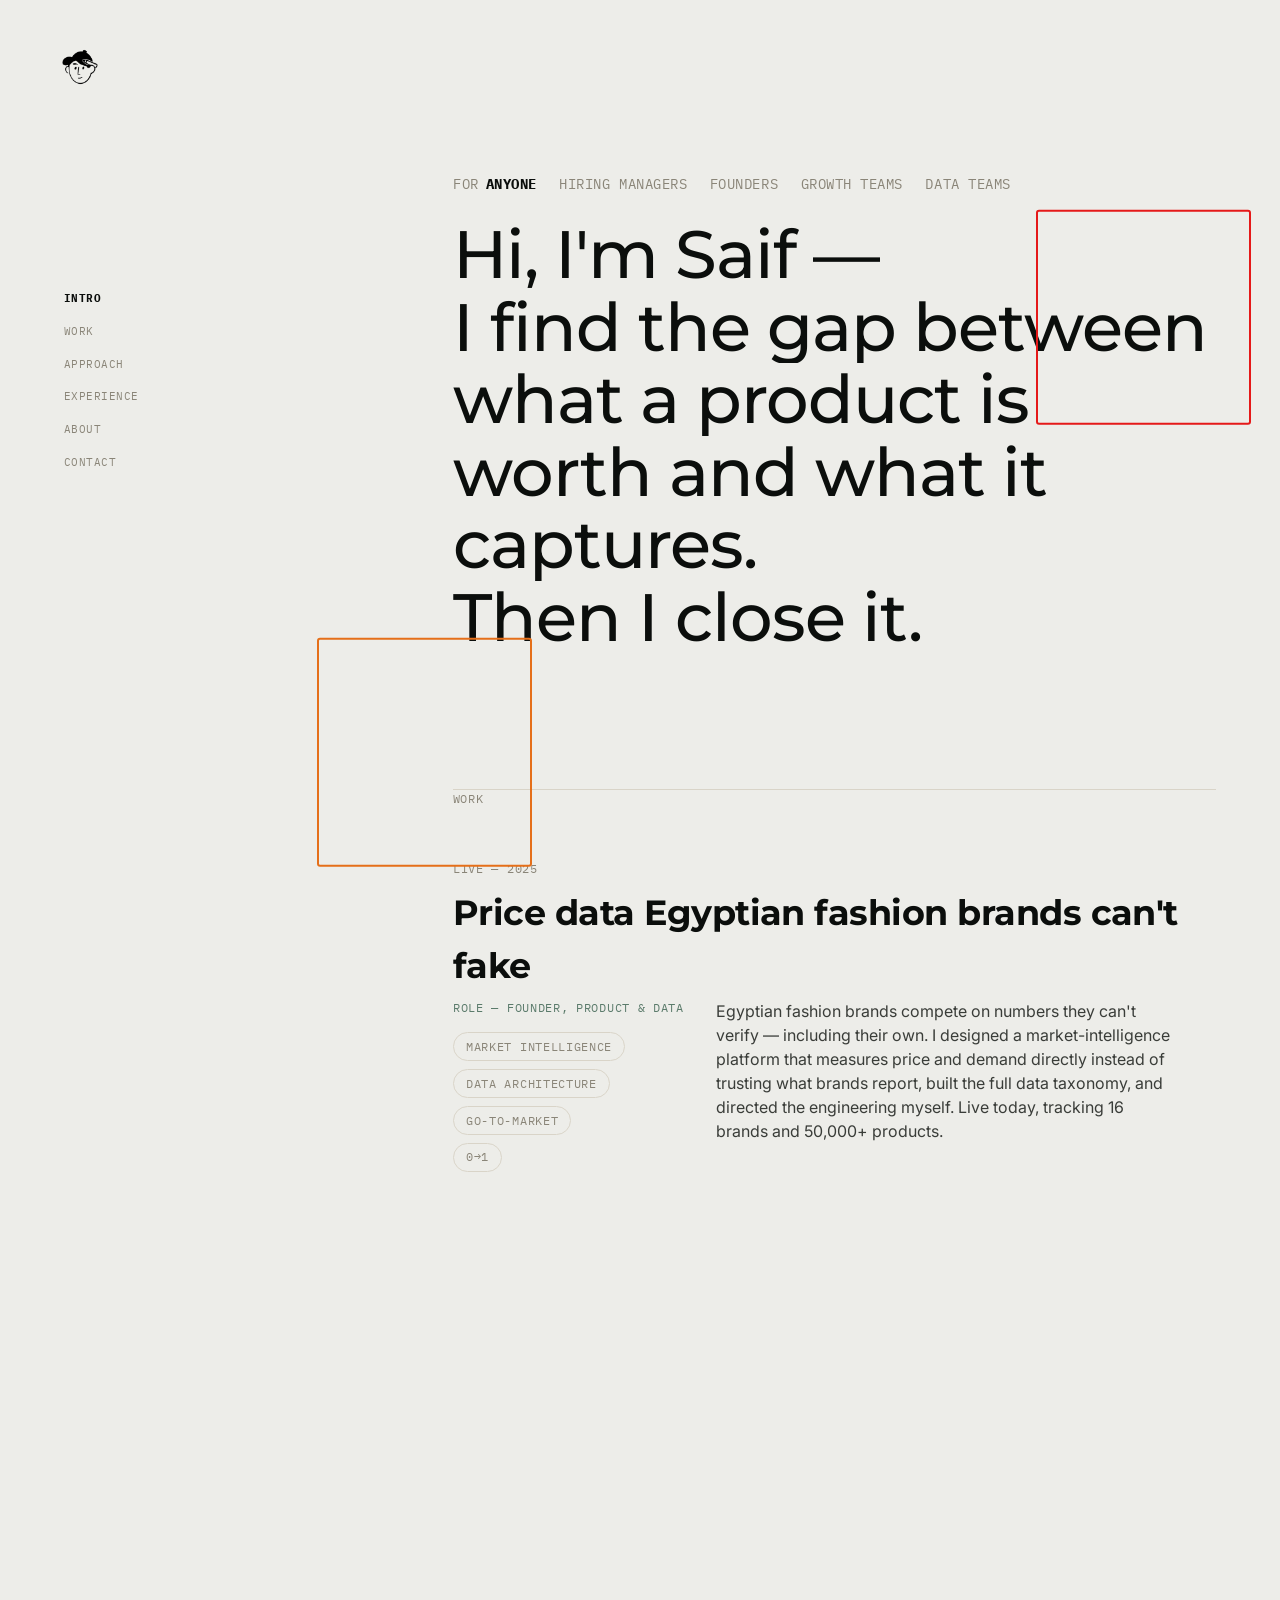
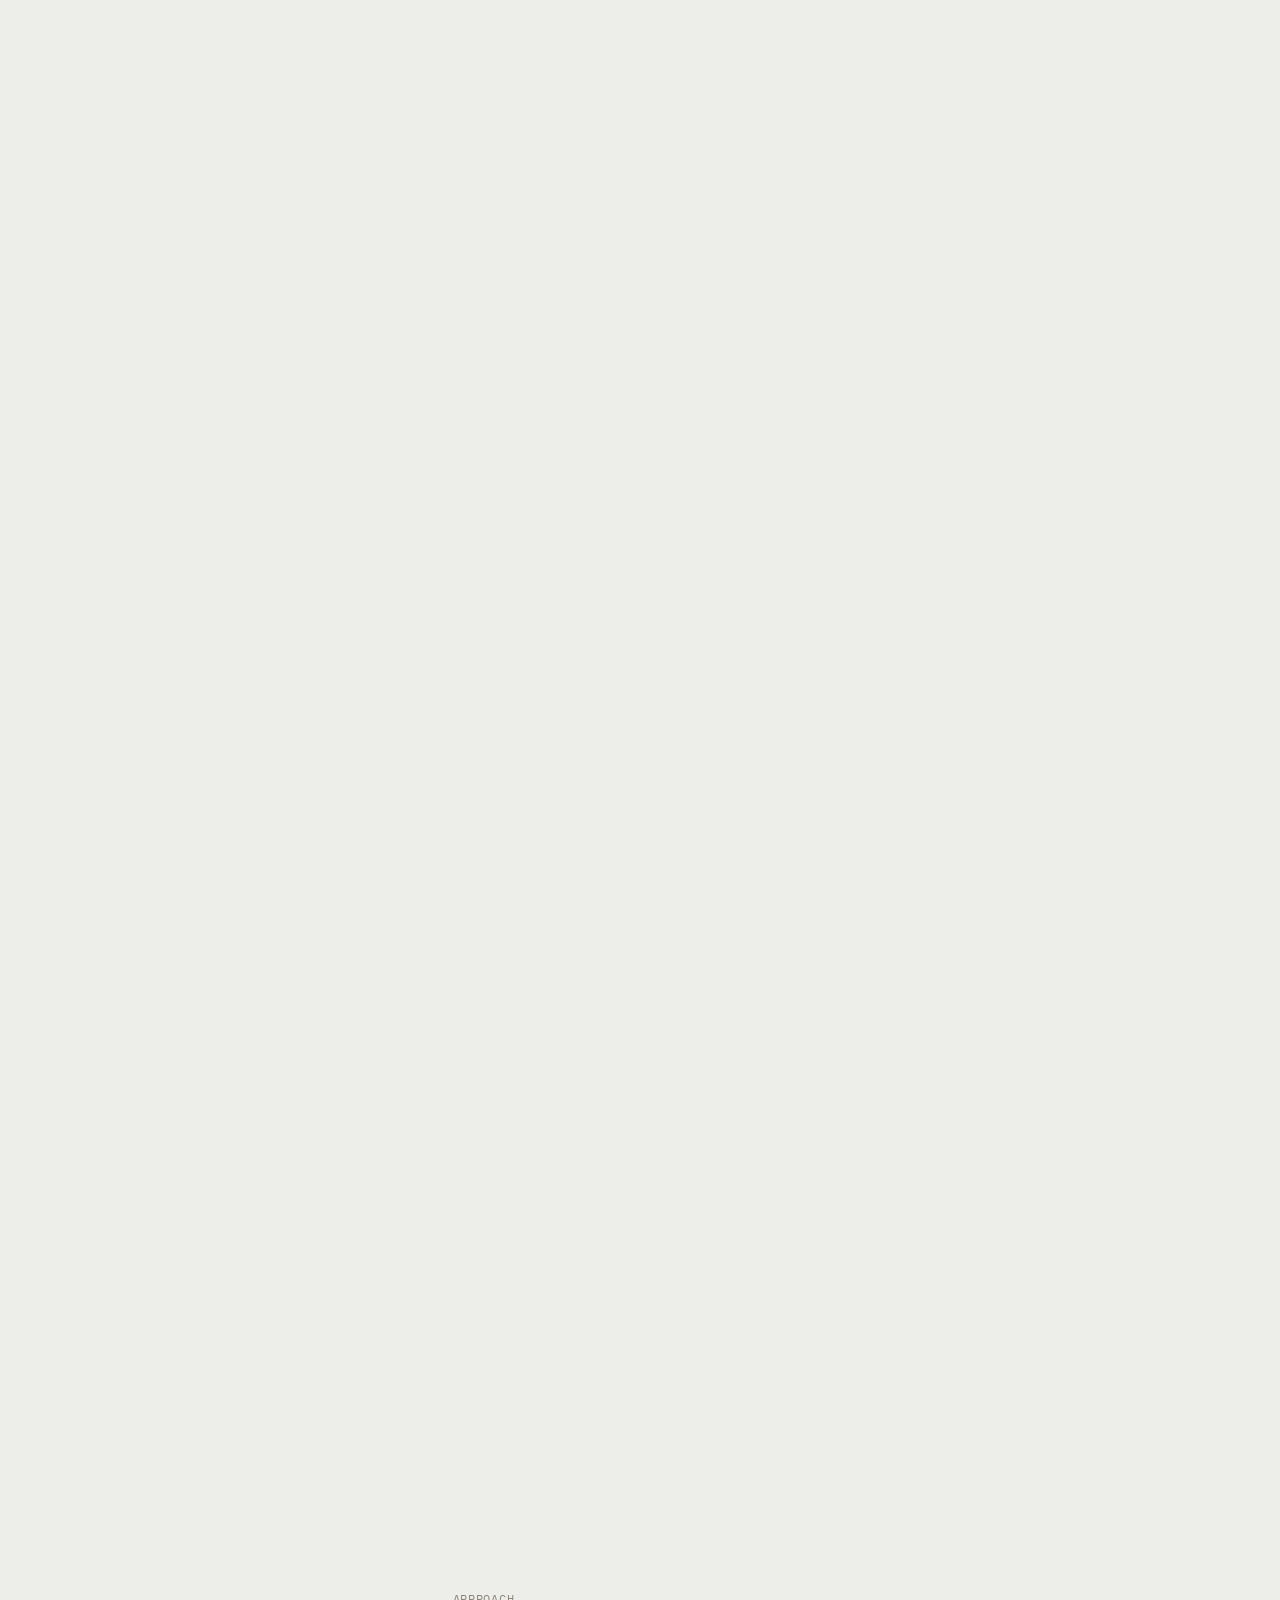
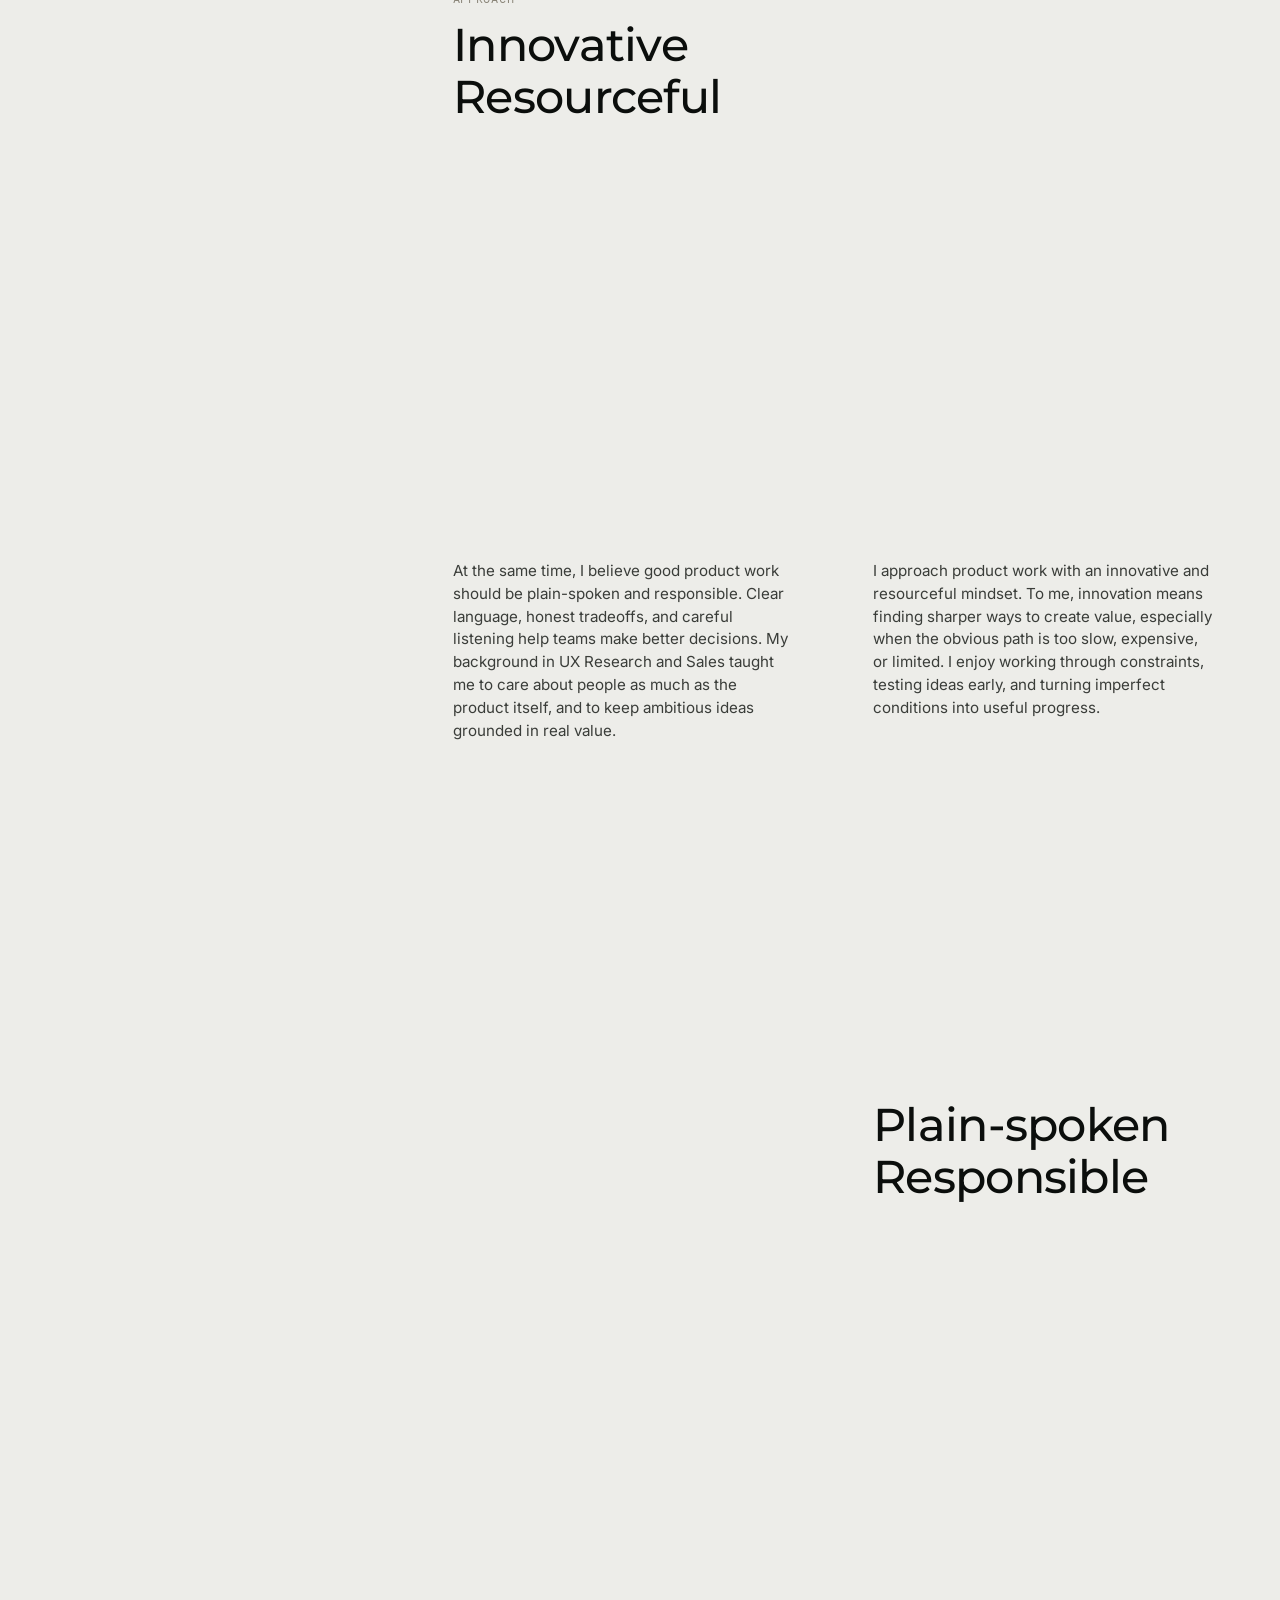
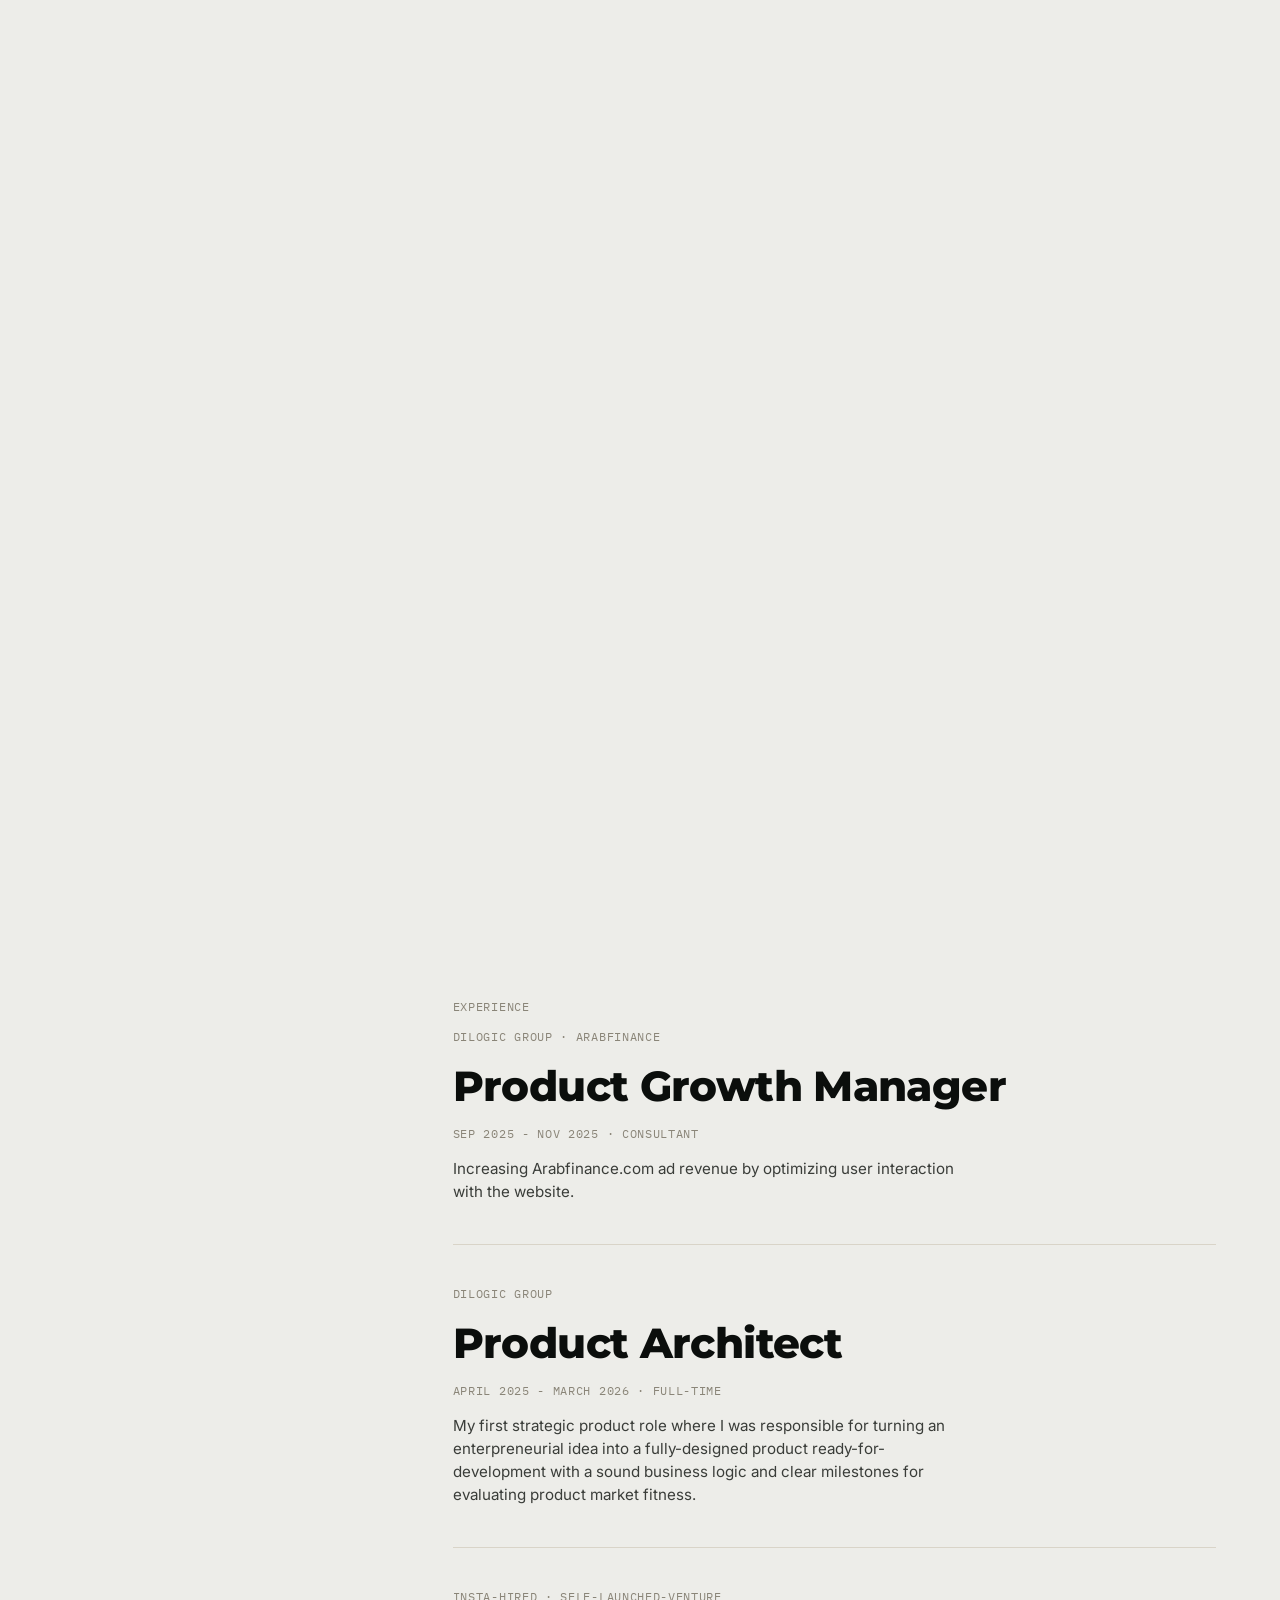
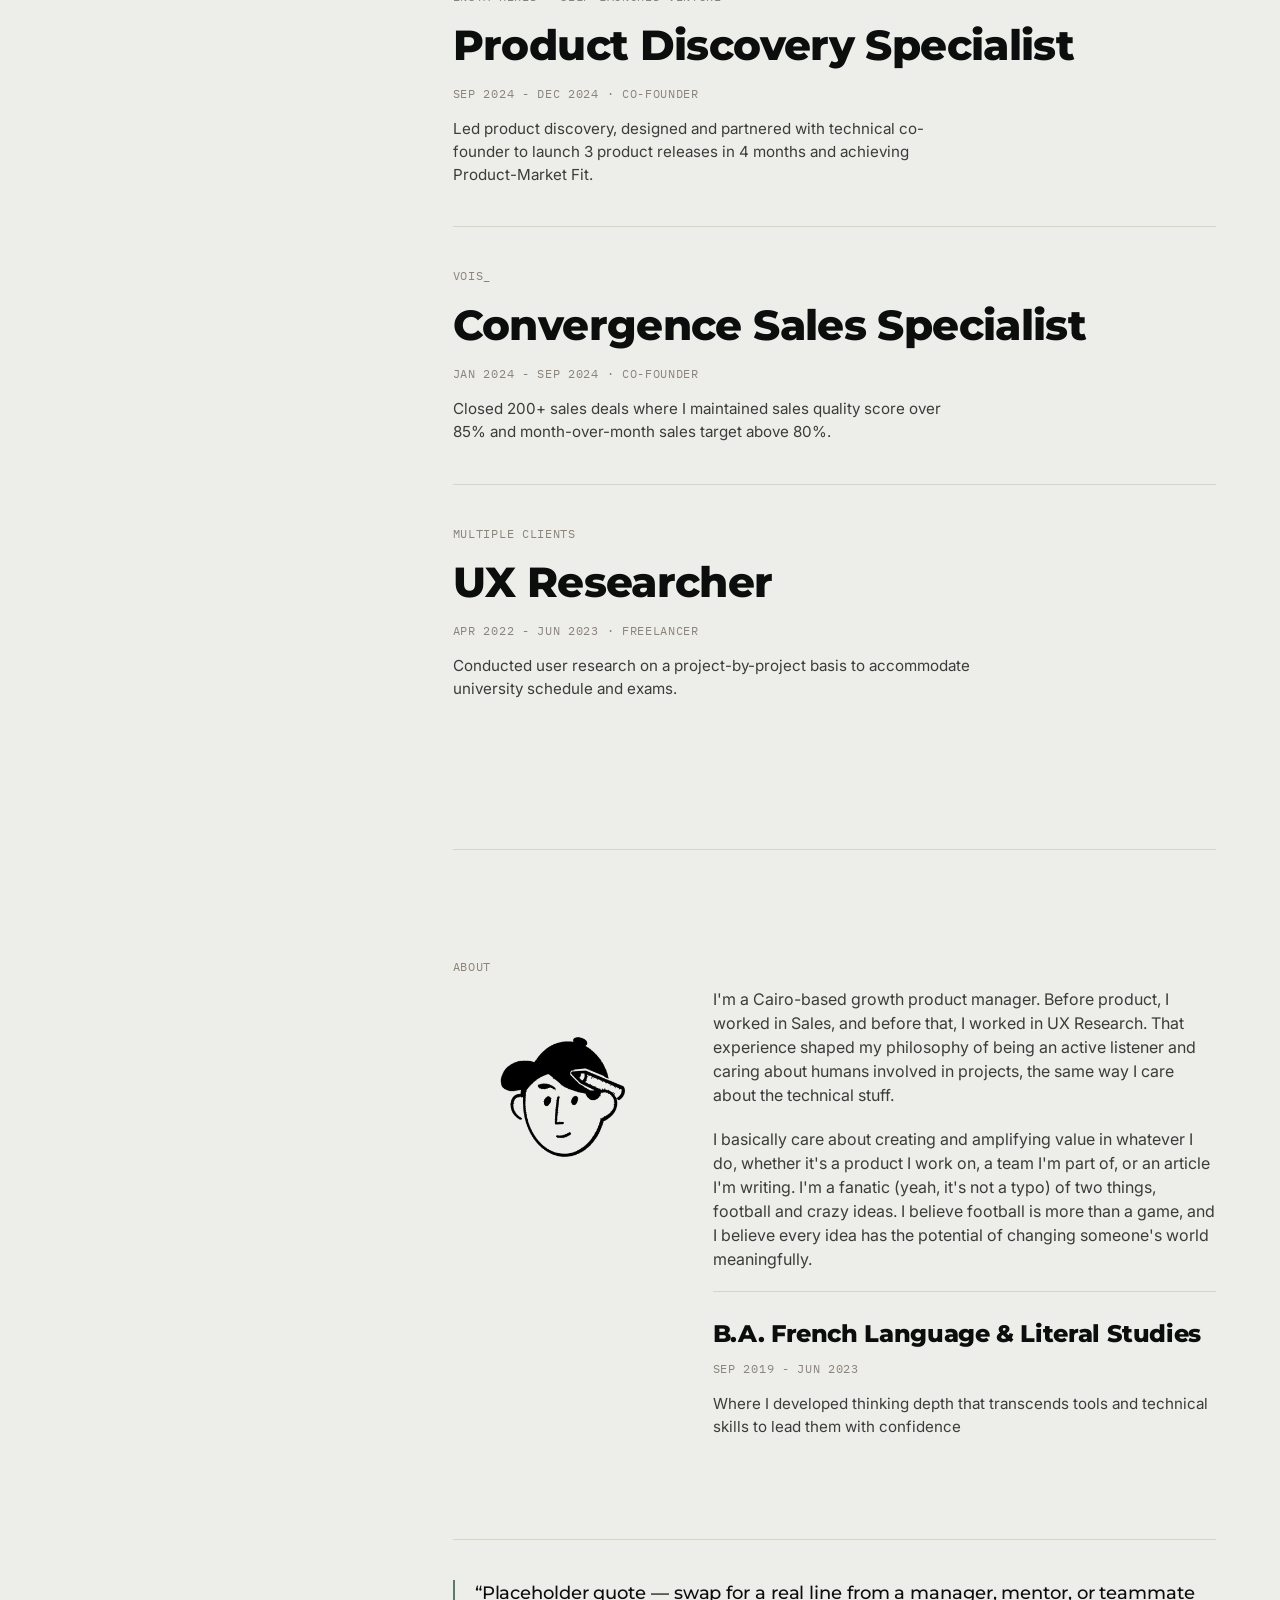
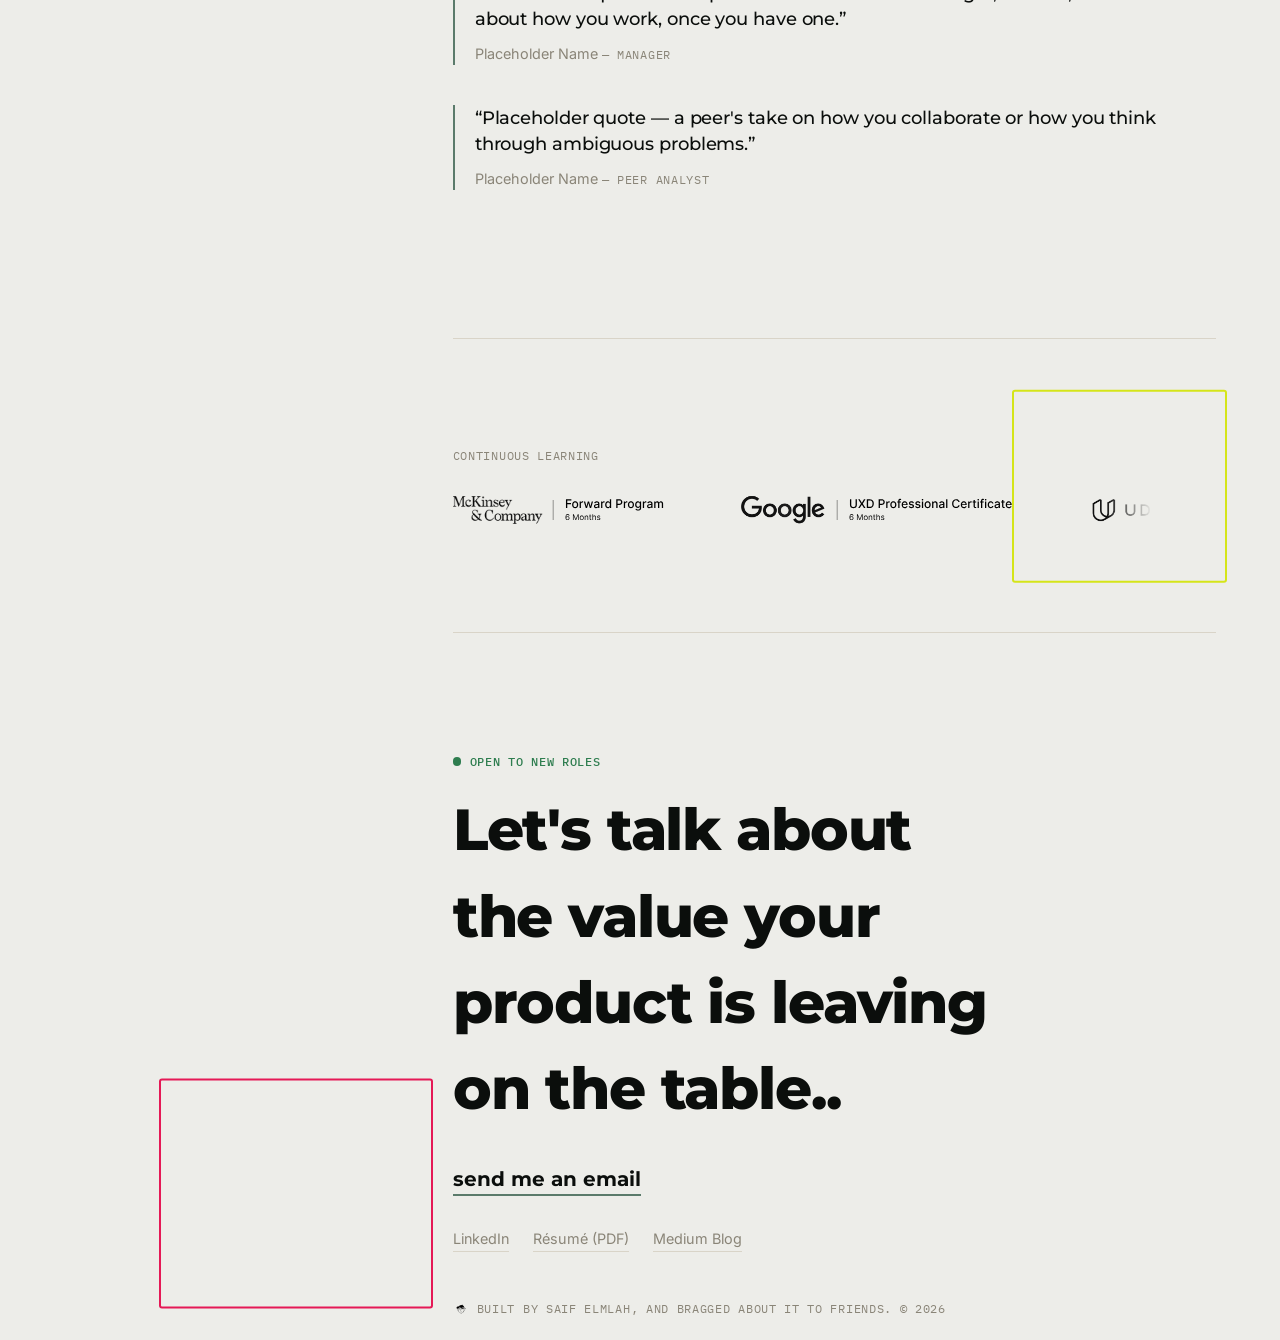
==== index.html @ a7d4adcd "Revise product management approach descriptions" ====
<!DOCTYPE html>
<html lang="en">
<head>
<meta charset="UTF-8">
<meta name="viewport" content="width=device-width, initial-scale=1.0">
<title>Saif Elmlah — Growth Product Manager</title>
<meta name="description" content="Growth product manager who finds the gap between what a product is worth and what it captures — then closes it. Built a live B2B intelligence platform from zero; cut user workflows 60% in production.">
<link rel="preconnect" href="https://fonts.googleapis.com">
<link rel="preconnect" href="https://fonts.gstatic.com" crossorigin>
<link href="https://fonts.googleapis.com/css2?family=Montserrat:wght@400;500;600;700;800&family=Inter:wght@400;500;600&family=IBM+Plex+Mono:wght@400;500;600;700&display=swap" rel="stylesheet">
<link rel="stylesheet" href="style.css">
<link rel="icon" type="image/png" href="assets/logo.png">
<script>
  // Runs before paint, before style.css even has a chance to apply —
  // guarantees the real site is hidden from frame 0, not just after
  // the splash CSS loads. Removed/overridden by script.js once the
  // splash's own fade-out finishes.
  document.documentElement.classList.add('splash-active');
</script>
</head>
<body>

<!-- ===== SPLASH SCREEN =====
     Shows on every load (no localStorage skip), holds, then fades out
     starting at 3s. Pure CSS animation, driven by .splash-active on
     <html> (set in the head, before body even paints, so there is no
     flash of the real site underneath). JS removes the class +
     unmounts the splash element after the fade finishes — see
     script.js. -->
<div class="splash" id="splash" aria-hidden="true">
  <div class="splash__mark">
    <span class="splash__bracket" aria-hidden="true">⟜</span>
    <span class="splash__name">Saif Elmlah</span>
  </div>
  <p class="splash__title">
    Growth Product Manager
    <span class="splash__rule" aria-hidden="true"></span>
  </p>
</div>

<!-- ===== NAV ===== -->
<header class="topbar">
  <a href="#intro" class="topbar__logo" aria-label="Saif Elmlah — home">
    <img src="assets/logo.png" alt="Saif Elmlah logo" class="topbar__logo-mark">
  </a>
  <button class="topbar__toggle" id="navToggle" aria-label="Open menu" aria-expanded="false">
    <span></span><span></span>
  </button>
</header>

<a href="#intro" class="sectionnav__logo" aria-label="Saif Elmlah — home">
  <img src="assets/logo.png" alt="Saif Elmlah logo" class="sectionnav__logo-mark">
</a>

<nav class="sectionnav" id="dotnav" aria-label="Section navigation">
  <ul>
    <li><a href="#intro" class="active">Intro</a></li>
    <li><a href="#work">Work</a></li>
    <li><a href="#approach">Approach</a></li>
    <li><a href="#experience">Experience</a></li>
    <li><a href="#about">About</a></li>
    <li><a href="#contact">Contact</a></li>
  </ul>
</nav>

<main>

  <!-- ===== INTRO / HERO ===== -->
  <section id="intro" class="section hero">
    <p class="eyebrow mono">
      <span class="eyebrow__group">For
        <button class="audience" data-bio="anyone" aria-pressed="true">anyone</button>
      </span>
      <button class="audience" data-bio="Hiring_Managers">Hiring Managers</button>
      <button class="audience" data-bio="Founders">Founders</button>
      <button class="audience" data-bio="Growth_Teams">Growth Teams</button>
      <button class="audience" data-bio="Data_Teams">Data Teams</button>
    </p>
    <h1 class="hero__headline" data-reveal-lines id="heroHeadline">
      <span class="line">Hi, I'm Saif —</span>
      <span class="line">I find the gap between</span>
      <span class="line">what a product is worth and what it captures.</span>
      <span class="line">Then I close it.</span>
    </h1>
  </section>

  <!-- ===== WORK ===== -->
  <section id="work" class="section work-pin-section">
    <div class="work-pin" id="workPin">
    <p class="section__index mono">Work</p>

    <div class="project-viewport" id="workViewport">
      <div class="project-track stagger-group" id="workTrack">
    <a class="project" href="work/khabar.html">
      <div class="project__meta mono">LIVE — 2025</div>
      <span class="project__title hover-shift">Price data Egyptian fashion brands can't fake</span>
      <div class="project__layout">
        <div class="project__side">
          <p class="project__role mono">Role — Founder, Product &amp; Data</p>
          <ul class="project__tags mono">
            <li>Market Intelligence</li><li>Data Architecture</li><li>Go-to-Market</li><li>0→1</li>
          </ul>
        </div>
        <p class="project__body">
          Egyptian fashion brands compete on numbers they can't verify — including
          their own. I designed a market-intelligence platform that measures price
          and demand directly instead of trusting what brands report, built the
          full data taxonomy, and directed the engineering myself. Live today,
          tracking 16 brands and 50,000+ products.
        </p>
      </div>
    </a>

    <a class="project" href="work/insta-hired.html">
      <div class="project__meta mono">SHIPPED — 2024</div>
      <span class="project__title hover-shift">A bilingual job platform validated on $50</span>
      <div class="project__layout">
        <div class="project__side">
          <p class="project__role mono">Role — Co-Founder, Product Discovery</p>
          <ul class="project__tags mono">
            <li>Lean Validation</li><li>MVP Strategy</li><li>User Research</li><li>0→1</li>
          </ul>
        </div>
        <p class="project__body">
          Bilingual job seekers kept getting scammed or ignored by recruiters —
          I'd lived it myself. Rather than build on instinct, I ran four rounds
          of validation, then shipped three MVPs in four months for under $50.
          Result: a 100% referral rate and a validated product strategy before
          spending real money.
        </p>
      </div>
    </a>
      </div>
    </div>
    </div>
  </section>

  <!-- ===== APPROACH / VALUES ===== -->
  <section id="approach" class="section approach approach-pin-section">
    <div class="approach-pin" id="approachPin">
    <p class="section__index mono">Approach</p>
    <div class="approach__layout">

      <!-- Left lane: card 1 (Innovative/Resourceful) then card 4 (second paragraph) -->
      <div class="approach-lane approach-lane--left" id="approachLaneLeft">
        <div class="approach-track" id="approachTrackLeft">
          <div class="approach-card">
            <ul class="values">
              <li>Innovative</li>
              <li>Resourceful</li>
            </ul>
          </div>
          <div class="approach-card">
            <p class="approach__body approach__body--lower">
              At the same time, I believe good product work should be plain-spoken and responsible. Clear language, honest tradeoffs, and careful listening help teams make better decisions. My background in UX Research and Sales taught me to care about people as much as the product itself, and to keep ambitious ideas grounded in real value.
            </p>
          </div>
        </div>
      </div>

      <!-- Right lane: starts empty, then card 2 (first paragraph) slides
           up into view, then card 3 (Plain-spoken/Responsible) slides up
           to replace it. The leading empty .approach-card is what makes
           2's ARRIVAL visible from frame one, instead of 2 already
           sitting in place before any scrolling happens. -->
      <div class="approach-lane approach-lane--right" id="approachLaneRight">
        <div class="approach-track" id="approachTrackRight">
          <div class="approach-card approach-card--empty" aria-hidden="true"></div>
          <div class="approach-card">
            <p class="approach__body approach__body--upper">
              I approach product work with an innovative and resourceful mindset. To me, innovation means finding sharper ways to create value, especially when the obvious path is too slow, expensive, or limited. I enjoy working through constraints, testing ideas early, and turning imperfect conditions into useful progress.
            </p>
          </div>
          <div class="approach-card">
            <ul class="values">
              <li>Plain-spoken</li>
              <li>Responsible</li>
            </ul>
          </div>
        </div>
      </div>

    </div>
    </div>
  </section>

  <!-- Mobile-only: identical content, plain stacked flow, zero JS/pin involvement.
       Hidden on desktop via CSS, same pattern as Work's mobile fallback. -->
  <section class="section approach approach-mobile-fallback">
    <p class="section__index mono">Approach</p>
    <div class="approach__layout">
      <ul class="values">
        <li>Innovative</li>
        <li>Resourceful</li>
        <li>Plain-spoken</li>
        <li>Responsible</li>
      </ul>
      <p class="approach__body approach__body--upper">
        I approach product work with an innovative and resourceful mindset. To me, innovation means finding sharper ways to create value, especially when the obvious path is too slow, expensive, or limited. I enjoy working through constraints, testing ideas early, and turning imperfect conditions into useful progress.
      </p>
      <p class="approach__body approach__body--lower">
        At the same time, I believe good product work should be plain-spoken and responsible. Clear language, honest tradeoffs, and careful listening help teams make better decisions. My background in UX Research and Sales taught me to care about people as much as the product itself, and to keep ambitious ideas grounded in real value.
      </p>
    </div>
  </section>

  <!-- ===== EXPERIENCE TIMELINE ===== -->
  <section id="experience" class="section">
    <p class="section__index mono">Experience</p>

    <ol class="timeline stagger-group">
      <li class="timeline__item">
        <p class="timeline__org mono">Dilogic Group · ArabFinance</p>
        <h3 class="timeline__role">Product Growth Manager</h3>
        <div class="timeline__when mono">Sep 2025 - Nov 2025 · Consultant</div>
        <p class="timeline__body">Increasing Arabfinance.com ad revenue by optimizing user interaction with the website.</p>
      </li>
      <li class="timeline__item">
        <p class="timeline__org mono">Dilogic Group</p>
        <h3 class="timeline__role">Product Architect</h3>
        <div class="timeline__when mono">April 2025 - March 2026 · Full-time</div>
        <p class="timeline__body">My first strategic product role where I was responsible for turning an enterpreneurial idea into a fully-designed product ready-for-development with a sound business logic and clear milestones for evaluating product market fitness.</p>
      </li>
      <li class="timeline__item">
        <p class="timeline__org mono">Insta-Hired · Self-Launched-Venture</p>
        <h3 class="timeline__role">Product Discovery Specialist</h3>
        <div class="timeline__when mono">Sep 2024 - Dec 2024 · Co-Founder</div>
        <p class="timeline__body">Led product discovery, designed and partnered with technical co-founder to launch 3 product releases in 4 months and achieving Product-Market Fit.</p>
      </li>
      <li class="timeline__item">
        <p class="timeline__org mono">VOIS_</p>
        <h3 class="timeline__role">Convergence Sales Specialist</h3>
        <div class="timeline__when mono">Jan 2024 - Sep 2024 · Co-Founder</div>
        <p class="timeline__body">Closed 200+ sales deals where I maintained sales quality score over 85% and month-over-month sales target above 80%.</p>
      </li>
      <li class="timeline__item">
        <p class="timeline__org mono">Multiple Clients</p>
        <h3 class="timeline__role">UX Researcher</h3>
        <div class="timeline__when mono">Apr 2022 - Jun 2023 · Freelancer</div>
        <p class="timeline__body">Conducted user research on a project-by-project basis to accommodate university schedule and exams.</p>
      </li>
    </ol>
  </section>

  <!-- ===== ABOUT ===== -->
  <section id="about" class="section about">
    <p class="section__index mono">About</p>
    <div class="about__grid">
      <div class="about__photo">
        <img src="assets/logo.png" alt="Illustrated portrait of Saif Elmlah">
      </div>
      <div class="about__text">
        <p>
          I'm a Cairo-based growth product manager.
          Before product, I worked in Sales, and before that, I worked in UX Research. That experience shaped my philosophy of being an active listener and caring about humans involved in projects, the same way I care about the technical stuff. 
        </p>
        <p>
          I basically care about creating and amplifying value in whatever I do, whether it's a product I work on, a team I'm part of, or an article I'm writing. 
I'm a fanatic (yeah, it's not a typo) of two things, football and crazy ideas. I believe football is more than a game, and I believe every idea has the potential of changing someone's world meaningfully. 
        </p>
        <div class="about__degree">
          <!-- <p class="timeline__org mono">PLACEHOLDER UNIVERSITY</p> Remove comments if you want to add them-->
          <h3 class="timeline__role timeline__role--small">B.A. French Language & Literal Studies</h3>
          <div class="timeline__when mono">Sep 2019 - Jun 2023</div>
          <p class="timeline__body">Where I developed thinking depth that transcends tools and technical skills to lead them with confidence</p>
        </div>
      </div>
    </div>

    <div class="about__notes stagger-group">
      <blockquote class="note">
        <p>“Placeholder quote — swap for a real line from a manager, mentor,
        or teammate about how you work, once you have one.”</p>
        <footer>Placeholder Name <span class="mono">— Manager</span></footer>
      </blockquote>

      <blockquote class="note">
        <p>“Placeholder quote — a peer's take on how you collaborate or how
        you think through ambiguous problems.”</p>
        <footer>Placeholder Name <span class="mono">— Peer Analyst</span></footer>
      </blockquote>
    </div>
  </section>

  <!-- ===== CERTIFICATIONS CAROUSEL =====
       Own top-level section (not nested in #about) so it picks up the
       standard .section fade-in-on-scroll + top hairline treatment for
       free.

       Each SVG is a COMPLETE cert-item card on its own — logo mark,
       divider, certificate name, and duration are all baked into the
       file as exported (confirmed by extracting the embedded raster
       data: the "logo" is the full wordmark image, and the cert
       name/duration are vector text already inside the same file).
       There is no separate bare logomark to pair with extra HTML
       text, so each <img> is used as-is with NOTHING else layered on
       top — adding parallel HTML text was the original bug (it
       rendered as a literal duplicate of text already inside the
       SVG).

       Logos render twice back-to-back (.certs__track holds two
       identical sets) for the seamless CSS loop; see the keyframe
       comment in style.css for why -50% (not -100%) is the right
       value. Hovering anywhere over the strip pauses the scroll;
       moving away resumes it — pure CSS, no JS needed for that part. -->
  <section class="section certs">
    <p class="certs__label mono">Continuous learning</p>
    <div class="certs__carousel" id="certsCarousel">
      <div class="certs__track" id="certsTrack">
        <div class="cert-item"><img src="assets/certs/mckinsey.svg" alt="McKinsey & Company — Forward Program, 6 Months" class="cert-item__img"></div>
        <div class="cert-item"><img src="assets/certs/google.svg" alt="Google — UXD Professional Certificate, 6 Months" class="cert-item__img"></div>
        <div class="cert-item"><img src="assets/certs/udacity.svg" alt="Udacity — UXR Nanodegree, 3 Months" class="cert-item__img"></div>
        <div class="cert-item"><img src="assets/certs/uva-darden.svg" alt="University of Virginia, Darden School of Business — Design Thinking, 4 Weeks" class="cert-item__img"></div>
        <div class="cert-item"><img src="assets/certs/365ds.svg" alt="365 Data Science — Business Analyst Track, 55 Hours" class="cert-item__img"></div>
        <!-- Set 2 — exact duplicate, required for the seamless loop -->
        <div class="cert-item" aria-hidden="true"><img src="assets/certs/mckinsey.svg" alt="" class="cert-item__img"></div>
        <div class="cert-item" aria-hidden="true"><img src="assets/certs/google.svg" alt="" class="cert-item__img"></div>
        <div class="cert-item" aria-hidden="true"><img src="assets/certs/udacity.svg" alt="" class="cert-item__img"></div>
        <div class="cert-item" aria-hidden="true"><img src="assets/certs/uva-darden.svg" alt="" class="cert-item__img"></div>
        <div class="cert-item" aria-hidden="true"><img src="assets/certs/365ds.svg" alt="" class="cert-item__img"></div>
      </div>
    </div>
  </section>

  <!-- ===== CONTACT ===== -->
  <section id="contact" class="section contact">
    <p class="contact__status mono">
      <span class="status-dot" aria-hidden="true"></span>
      Open to new roles
    </p>
    <h2 class="contact__headline">Let's talk about the value your product is leaving on the table..</h2>
    <a class="contact__email" href="mailto:momar9055@gmail.com">send me an email</a>
    <div class="contact__links">
      <a href="https://www.linkedin.com/in/saif-elmlah/" target="_blank" rel="noopener">LinkedIn</a>
      <a href="#" target="_blank" rel="noopener">Résumé (PDF)</a>
      <a href="https://medium.com/@mala7" target="_blank" rel="noopener">Medium Blog</a>
    </div>
    <p class="colophon mono">
      <img src="assets/logo.png" alt="" class="colophon__mark">
      Built by Saif Elmlah, and bragged about it to friends. © 2026
    </p>
  </section>

</main>

<!-- Populated entirely by JS (see script.js) — positions are computed from
     each section's real measured layout, not hardcoded here. -->
<div id="scatterLayer" aria-hidden="true"></div>

<script src="script.js"></script>
</body>
</html>
---- style.css ----
/* ============================================
   TOKENS
   ============================================ */
:root {
  --ink: #0B0E0C;
  --paper: #EDEDE9;
  --accent: #5B7B6B;
  --accent-soft: #E4E9E2;
  --gray: #8A8578;
  --hairline: #D9D4C8;
  --body-ink: #3a3d39;

  --font-display: 'Montserrat', sans-serif;
  --font-body: 'Inter', sans-serif;
  --font-mono: 'IBM Plex Mono', monospace;

  --gutter: clamp(1.5rem, 5vw, 4rem);
  --col-max: 720px;
  --nav-reserve: 130px;

  /* 12-column grid, measured from reference: column:gutter ratio ≈ 4:1 */
  --grid-cols: 12;
  --grid-gap: clamp(0.5rem, 1.1vw, 0.9rem);

  --ease: cubic-bezier(0.16, 1, 0.3, 1);
  --ease-out-soft: cubic-bezier(0.22, 1, 0.36, 1);
  --stagger-step: 70ms;
}

/* ============================================
   BREAKPOINT TIERS (consistent across the file)
   Desktop:  > 900px   — fixed top-left text nav, 4-col stats
   Tablet:   561–900px — top bar + dropdown nav, 2-col stats
   Mobile:   <= 560px  — compact spacing, stacked grids
   ============================================ */

@media (prefers-color-scheme: dark) {
  /* Intentionally not auto-switching to dark mode:
     the palette is a deliberate warm-paper choice, not a default. */
}

/* ============================================
   SPLASH SCREEN
   Shows on every load (no localStorage skip — by design, every
   visit). Sequence: fades IN over 0.4s, holds, then fades OUT over
   0.6s while the real site fades in underneath it — the two fades
   overlap deliberately (site starts revealing as the splash starts
   dimming) so it reads as one continuous cross-fade/mask-reveal
   rather than two separate back-to-back animations. Hold + fade
   timing is computed in script.js (HOLD_MS / FADE_MS), not here.

   Content is left-aligned to the SAME edge the fixed nav sits at
   (var(--gutter)) rather than centered, so the splash's name reads
   like it's already sitting where the nav/logo will be once revealed
   — one fixed anchor point instead of the eye having to jump from
   center to left when the site appears underneath.
   ============================================ */
html.splash-active {
  overflow: hidden; /* no real-site scroll peeking behind the splash */
}
html.splash-active body {
  overflow: hidden;
}
/* Real site content fades in under the splash once script.js starts
   the reveal — kept subtle (a quick rise from near-invisible) rather
   than a hard cut, so the splash's fade-out and the site's fade-in
   read as one continuous handoff instead of two unrelated animations. */
html.splash-active main,
html.splash-active .topbar,
html.splash-active .sectionnav,
html.splash-active .sectionnav__logo {
  opacity: 0;
}
html.splash-done main,
html.splash-done .topbar,
html.splash-done .sectionnav,
html.splash-done .sectionnav__logo {
  opacity: 1;
  transition: opacity 0.6s var(--ease);
}

.splash {
  position: fixed;
  inset: 0;
  z-index: 999;
  display: flex;
  flex-direction: column;
  align-items: flex-start;
  justify-content: center;
  gap: 0.6rem;
  padding-left: var(--gutter);
  background: var(--paper);
  opacity: 0;
  transition: opacity 0.6s var(--ease);
}
/* .splash-in is added a tick after mount (see script.js) — starting
   from opacity:0 above and transitioning here is what produces the
   actual fade-IN; it can't just start at opacity:1, or there is
   nothing to transition FROM. */
.splash.splash-in {
  opacity: 1;
  transition: opacity 0.4s var(--ease);
}
/* .splash-out overrides splash-in's opacity target — same element,
   later state, slower transition so the OUT fade reads slightly more
   gradual than the quick fade-in. */
.splash.splash-out {
  opacity: 0;
  transition: opacity 0.6s var(--ease);
  pointer-events: none;
}

.splash__mark {
  display: flex;
  align-items: center;
  gap: 0.5rem;
}
.splash__bracket {
  font-family: var(--font-display);
  font-size: clamp(1.6rem, 4vw, 2.4rem);
  color: var(--ink);
  transform: scaleX(-1); /* small corner-bracket flourish, mirrored to point inward at the name */
  display: inline-block;
}
.splash__name {
  font-family: var(--font-display);
  font-weight: 400;
  font-size: clamp(2.2rem, 6vw, 3.4rem);
  letter-spacing: -0.01em;
  color: var(--ink);
}
.splash__title {
  margin: 0;
  display: flex;
  align-items: center;
  gap: 0.9rem;
  font-family: var(--font-body);
  font-size: clamp(0.85rem, 1.6vw, 1rem);
  color: var(--body-ink);
}
.splash__rule {
  display: inline-block;
  width: clamp(60px, 12vw, 140px);
  height: 1px;
  background: var(--ink);
}

@media (prefers-reduced-motion: reduce) {
  .splash { transition: none; }
  html.splash-done main,
  html.splash-done .topbar,
  html.splash-done .sectionnav,
  html.splash-done .sectionnav__logo {
    transition: none;
  }
}

* { box-sizing: border-box; overflow-wrap: break-word; }
html { scroll-behavior: smooth; overflow-x: hidden; }

@media (prefers-reduced-motion: reduce) {
  html { scroll-behavior: auto; }
  * { animation-duration: 0.01ms !important; transition-duration: 0.01ms !important; }
}

body {
  margin: 0;
  background: var(--paper);
  color: var(--ink);
  font-family: var(--font-body);
  font-size: 16px;
  line-height: 1.5;
  -webkit-font-smoothing: antialiased;
  cursor: url('assets/logo-cursor.png') 16 16, auto;
}

/* Interactive elements keep their own default cursor affordance —
   the cursor itself shouldn't stay custom over something clickable;
   the element's own hover state communicates that instead. */
a, button, .audience, .project__tags li {
  cursor: pointer;
}

a { color: inherit; text-decoration: none; }

.mono {
  font-family: var(--font-mono);
  font-size: 0.72rem;
  letter-spacing: 0.06em;
  text-transform: uppercase;
  color: var(--gray);
}

/* ============================================
   TOP BAR (mobile) — hidden on desktop
   ============================================ */
.topbar {
  display: none;
  position: fixed;
  top: 0; left: 0; right: 0;
  z-index: 50;
  align-items: center;
  justify-content: space-between;
  /* Extra top padding (on top of the normal 1rem) plus safe-area-inset
     support: when a mobile browser's address bar auto-collapses on
     scroll, this bar's `top: 0` now sits flush against the real screen
     edge instead of below the address bar — without this, the same
     1rem padding suddenly reads as "gone" because there's no longer a
     dark browser bar above it providing visual separation. The extra
     fixed amount guarantees breathing room regardless of the browser
     chrome's state; the safe-area-inset addition keeps it correct on
     notched/dynamic-island devices too. */
  padding: calc(1rem + env(safe-area-inset-top, 0px) + 0.4rem) var(--gutter) 1rem;
}
.topbar__logo {
  display: block;
}
.topbar__logo-mark {
  display: block;
  width: 40px;
  height: 40px;
  object-fit: contain;
}
.topbar__toggle {
  width: 32px; height: 32px;
  background: none; border: none;
  display: flex; flex-direction: column;
  justify-content: center; gap: 5px;
  cursor: pointer;
}
.topbar__toggle span {
  display: block; height: 2px; width: 100%;
  background: var(--ink);
  transition: transform 0.3s var(--ease);
}

/* ============================================
   SECTION NAV — logo pinned top-left, links vertically centered
   ============================================ */
.sectionnav__logo {
  position: fixed;
  top: clamp(1.5rem, 4vh, 2.5rem);
  left: calc(var(--gutter) - 15px);
  z-index: 41;
  display: inline-flex;
}
.sectionnav__logo-mark {
  display: block;
  width: 62px;
  height: 62px;
  object-fit: contain;
  transition: transform 0.3s var(--ease-out-soft);
}
.sectionnav__logo:hover .sectionnav__logo-mark {
  transform: rotate(-8deg) scale(1.08);
}

.sectionnav {
  position: fixed;
  top: 42%;
  left: var(--gutter);
  transform: translateY(-50%);
  z-index: 40;
}
.sectionnav ul {
  list-style: none;
  margin: 0; padding: 0;
  display: flex;
  flex-direction: column;
  gap: 0.55rem;
}
.sectionnav a {
  font-family: var(--font-mono);
  font-size: 0.7rem;
  letter-spacing: 0.04em;
  text-transform: uppercase;
  color: var(--gray);
  display: inline-block;
  transform-origin: left center;
  transition: color 0.25s var(--ease), transform 0.25s var(--ease-out-soft), font-size 0.25s var(--ease-out-soft);
}
.sectionnav li {
  transition: margin 0.25s var(--ease-out-soft);
}
.sectionnav a:hover,
.sectionnav a.active {
  color: var(--ink);
}
.sectionnav a.active {
  color: var(--ink);
  font-weight: 700;
}
.sectionnav a:hover {
  transform: scale(1.35);
}
/* Neighbors make room when a link grows on hover */
.sectionnav li:has(a:hover) {
  margin: 0.4rem 0;
}

@media (max-width: 900px) {
  .sectionnav {
    display: block;
    position: fixed;
    top: 64px;
    left: 0; right: 0;
    transform: none;
    background: var(--paper);
    max-height: 0;
    overflow: hidden;
    transition: max-height 0.3s var(--ease);
  }
  .sectionnav.dotnav--open {
    max-height: 320px;
    border-bottom: 1px solid var(--hairline);
  }
  .sectionnav ul {
    flex-direction: column;
    gap: 0;
    padding: 0.5rem var(--gutter) 1rem;
  }
  .sectionnav a {
    display: block;
    width: 100%;
    padding: 0.6rem 0;
    font-size: 0.78rem;
  }
  .sectionnav a:hover { transform: none; }
  .sectionnav li:has(a:hover) { margin: 0; }
  .sectionnav__logo { display: none; }
  .topbar { display: flex; }
  body { padding-top: 72px; }
  main { padding-left: var(--gutter); }
}

/* ============================================
   FLOATING SHAPES — shared base styling for every decorative shape on
   the page (all live in the scatter layer; see #scatterLayer below).
   Each shape is border-only/transparent at rest and fills solid with
   its own color on hover, with a slight lift + tinted shadow.
   ============================================ */
.float-shape {
  position: absolute;
  border: 2px solid var(--shape-hover);
  background: transparent;
  border-radius: 3px;
  transition: background-color 0.35s var(--ease), box-shadow 0.35s var(--ease), transform 0.35s var(--ease-out-soft);
}
.float-shape:hover {
  background-color: var(--shape-hover);
  /* "Slightly elevated" — a soft lift plus a shadow tinted to match each
     shape's own color, rather than one generic gray shadow for all of
     them. Fallback shadow first for browsers without color-mix()
     support; the second declaration overrides it wherever color-mix()
     is understood. */
  transform: translateY(-5px);
  box-shadow: 0 14px 28px -10px rgba(0, 0, 0, 0.25);
  box-shadow: 0 14px 28px -10px color-mix(in srgb, var(--shape-hover) 55%, transparent);
}
/* Inner wrapper carries the constant idle bob, kept separate from the
   shape's own border/fill/elevation transition and from the JS
   scroll-parallax transform (applied to the OUTER .float-shape) so the
   different motions never overwrite each other on the same property.
   --float-boost is set by JS (1 at rest, up to ~1.6 briefly while
   actively scrolling) so the drift visibly quickens during scroll
   without ever becoming large. */
.float-shape__bob {
  width: 100%;
  height: 100%;
  animation: shapeBob calc(7s / var(--float-boost, 1)) ease-in-out infinite;
}
.float-shape:nth-of-type(2n) .float-shape__bob {
  animation-direction: reverse;
  animation-duration: calc(8.5s / var(--float-boost, 1));
}
.float-shape:nth-of-type(3n) .float-shape__bob {
  animation-duration: calc(6.2s / var(--float-boost, 1));
}
@keyframes shapeBob {
  0%, 100% { transform: translate(0, 0); }
  50% { transform: translate(4px, -6px); }
}
@media (prefers-reduced-motion: reduce) {
  .float-shape__bob { animation: none; }
}

/* ============================================
   SCATTER LAYER — 16 shapes placed to match a reference screenshot
   exactly: one single color, sizes/positions copied directly from that
   image (see script.js for how those numbers were measured), including
   landing on top of body copy in several places. This is a literal
   match rather than an original composition.

   The layer is a single absolutely-positioned full-page element appended
   directly to <body> (not nested inside any section), sized to the full
   document height by JS, so percentage-based positions are computed
   against one simple coordinate space.

   Desktop-only: hidden below 901px — the reference image's layout is a
   desktop capture, with no mobile equivalent to match.
   ============================================ */
#scatterLayer {
  display: none;
}
@media (min-width: 901px) {
  #scatterLayer {
    display: block;
    position: absolute;
    top: 0;
    left: 0;
    width: 100%;
    pointer-events: none; /* layer ignores clicks; individual shapes re-enable below */
    z-index: 1; /* above the paper background, below real content's own stacking */
  }
  #scatterLayer .float-shape {
    pointer-events: auto;
    position: absolute; /* top/left/width/height set inline per-shape by JS */
  }
}

/* 4 distinct, vibrant colors — one per remaining shape, kept saturated
   and bright rather than muted. */
.scatter-shape--c1  { --shape-hover: #E51919; } /* red */
.scatter-shape--c2  { --shape-hover: #E56F19; } /* orange */
.scatter-shape--c15 { --shape-hover: #D5E519; } /* chartreuse */
.scatter-shape--c16 { --shape-hover: #E51956; } /* crimson */

main {
  display: grid;
  grid-template-columns: 1fr 1fr 1fr;
  column-gap: var(--grid-gap);
  padding: 0 var(--gutter);
  min-width: 0;
}

/* Content lives in columns 2–3 (the right two-thirds); column 1 stays empty,
   reserved visually for the fixed nav that floats over it. */
.section {
  grid-column: 2 / 4;
  max-width: none;
  min-width: 0;
  margin: 0;
  padding: clamp(4rem, 12vh, 8rem) 0;
  border-bottom: 1px solid var(--hairline);
}
.section:last-of-type { border-bottom: none; }

.section__index {
  margin: 0 0 0.75rem;
}
.section__title {
  font-family: var(--font-display);
  font-size: clamp(2.2rem, 5vw, 3.2rem);
  font-weight: 800;
  margin: 0 0 2.5rem;
  letter-spacing: -0.02em;
}

/* ============================================
   HERO
   ============================================ */
.hero {
  padding-top: clamp(9.8rem, 18vh, 10rem);
  border-bottom: 1px solid var(--hairline);
}
.eyebrow {
  margin-bottom: 1.5rem;
  opacity: 0;
  animation: fadeIn 0.6s var(--ease) 0.05s forwards;
  display: flex;
  flex-wrap: nowrap;
  gap: 0 1.4rem;
  width: 100%;
  font-size: 0.85rem;
  overflow-x: auto;
  -webkit-overflow-scrolling: touch;
  scrollbar-width: none;
}
.eyebrow::-webkit-scrollbar {
  display: none;
}
.audience {
  font-family: var(--font-mono);
  font-size: 0.85rem;
  letter-spacing: 0.04em;
  text-transform: uppercase;
  color: var(--gray);
  background: none;
  border: none;
  padding: 0;
  margin: 0;
  cursor: pointer;
  white-space: nowrap;
  flex-shrink: 0;
  transition: color 0.2s var(--ease), font-weight 0.2s var(--ease);
}
.eyebrow__group {
  display: inline-flex;
  flex-shrink: 0;
  white-space: nowrap;
  gap: 0.4rem;
}
.audience:hover,
.audience[aria-pressed="true"] {
  color: var(--ink);
  font-weight: 700;
}
.hero__headline {
  font-family: var(--font-display);
  font-weight: 500;
  font-size: clamp(2.4rem, 6.5vw, 4.2rem);
  line-height: 1.08;
  letter-spacing: -0.015em;
  margin: 0 0 1.75rem;
  transition: opacity 0.3s var(--ease);
}
.hero__headline.is-swapping {
  opacity: 0.25;
}
.hero__headline .line {
  display: block;
  overflow: hidden;
}
.hero__headline .line span {
  display: block;
  opacity: 0;
  transform: translateY(100%);
  animation: lineRise 0.85s var(--ease-out-soft) forwards;
}
/* Stagger each line — JS wraps text in inner span and sets --i */
.hero__headline .line:nth-child(1) span { animation-delay: 0.08s; }
.hero__headline .line:nth-child(2) span { animation-delay: 0.18s; }
.hero__headline .line:nth-child(3) span { animation-delay: 0.28s; }
.hero__headline .line:nth-child(4) span { animation-delay: 0.38s; }

@keyframes lineRise {
  to { opacity: 1; transform: translateY(0); }
}
@keyframes fadeIn {
  to { opacity: 1; }
}

.hero__lede {
  font-size: 1.05rem;
  color: var(--body-ink);
  max-width: 540px;
  margin: 0 0 3rem;
  opacity: 0;
  transform: translateY(10px);
  animation: rise 0.7s var(--ease-out-soft) 0.55s forwards;
}

@keyframes rise {
  to { opacity: 1; transform: translateY(0); }
}

.stats {
  display: grid;
  grid-template-columns: repeat(4, 1fr);
  gap: 1.75rem 1.5rem;
  margin: 0;
  padding-top: 2rem;
  border-top: 1px solid var(--hairline);
  opacity: 0;
  transform: translateY(10px);
  animation: rise 0.7s var(--ease-out-soft) 0.7s forwards;
}
.stats__item dt { margin: 0 0 0.35rem; }
.stats__item dd {
  margin: 0;
  font-family: var(--font-display);
  font-size: 1.4rem;
  font-weight: 700;
  letter-spacing: -0.01em;
}
.stats__item .count { color: var(--accent); }

@media (max-width: 900px) {
  main { grid-template-columns: 1fr; }
  .section { grid-column: 1 / 2; }
  .stats { grid-template-columns: repeat(2, 1fr); }
}

/* ============================================
   WORK — horizontal scroll-snap (desktop only)

   Mechanism: #work becomes a TALL outer section (extra height reserved
   purely to "host" scroll distance) containing .work-pin, which is
   `position: sticky` at the same height the hero content already sits at
   (--dock-y, read from the hero by JS so it never drifts out of sync with
   that CSS value). While the page scrolls through that reserved height,
   .work-pin just sits still on screen — exactly like the hero "stopping"
   at that line, per the reference screenshot — and JS reads the *page's*
   own scroll delta during that window to drive the card track sideways.

   This is why the result feels like one continuous scroll rather than a
   separate interaction: there is no separate hijacked listener scoped to
   the card area. It's the same vertical scroll the whole time; the only
   difference is that for this stretch of the page, scrolling moves a
   horizontal track instead of moving content up the screen, because nothing
   else on screen has anywhere to go while .work-pin is pinned.

   .project-viewport stays a hard mask (overflow: hidden) so cards never
   visibly cross the nav/gutter edge, same as before. .project-track moves
   via transform: translateX(), still driven by JS, just from scroll
   position now rather than from intercepted wheel deltas directly.

   Below 901px: .work-pin-section gets no extra height and .work-pin is
   never sticky, so the section is just normal flow — identical to the
   original stacked layout, zero JS involvement.
   ============================================ */
.project {
  display: block; /* was implicit when this was an <article>; now that it's
                      an <a> (to make the whole card a real link), this has
                      to be explicit — <a> is inline by default, and only
                      the desktop flex container (below) auto-blockifies
                      its children. Below 901px there's no flex container,
                      so without this the mobile stacked layout would
                      break: padding/border wouldn't reserve space or span
                      full width the way a block box does. */
  padding: 2.5rem 0;
  border-top: 1px solid var(--hairline);
  transition: padding-left 0.4s var(--ease-out-soft);
  cursor: url('data:image/svg+xml;utf8,<svg xmlns="http://www.w3.org/2000/svg" width="28" height="28" viewBox="0 0 28 28"><rect x="5" y="5" width="14" height="14" rx="2" fill="none" stroke="%230B0E0C" stroke-width="2"/><path d="M16 4 H24 V12" fill="none" stroke="%230B0E0C" stroke-width="2" stroke-linecap="round" stroke-linejoin="round"/><path d="M24 4 L13 15" stroke="%230B0E0C" stroke-width="2" stroke-linecap="round"/></svg>') 14 14, pointer;
}
.project:hover {
  padding-left: 0.5rem;
}
.project:first-of-type { border-top: none; padding-top: 0; }

@media (min-width: 901px) {
  .work-pin-section {
    /* Reserves the scroll distance JS will consume while pinned. JS sets
       the precise value via --work-scroll-span once it knows the real
       viewport width (the slide distance is 2 card-widths); this is a
       reasonable pre-JS fallback so layout isn't broken if JS is slow. */
    height: calc(100vh + var(--work-scroll-span, 160vh));
    padding: 0;
    border-bottom: none;
  }
  .work-pin {
    position: sticky;
    top: var(--dock-y, 10rem);
    padding: 0 0 clamp(4rem, 12vh, 8rem);
  }

  .project-viewport {
    overflow: hidden;
    width: 100%;
  }
  .project-track {
    display: flex;
    flex-wrap: nowrap;
    /* width and flex-basis below are hardcoded to the CURRENT card count
       (2). JS auto-detects card count for the slide animation itself, but
       this layout math does not — if you add a 3rd/4th card later, update
       BOTH: width becomes N*100% (e.g. 300% for 3 cards, 400% for 4), and
       each .project's flex-basis becomes calc(100% / N) to match. Skipping
       this step will make added cards overflow/clip instead of sliding
       into view. */
    width: 200%; /* 2 cards × 100% of the viewport each */
    will-change: transform;
  }
  .project-track > .project {
    flex: 0 0 calc(100% / 2); /* = 100% of the viewport, since the track itself is 200% wide */
    width: calc(100% / 2);
    min-width: 0;
    box-sizing: border-box;
    border-top: none;
    border-left: 1px solid var(--hairline);
    padding: 2.5rem clamp(1.5rem, 3vw, 2.5rem);
  }
  .project-track > .project:first-of-type {
    border-left: none;
    padding-left: 0;
  }
}


.project__meta { margin-bottom: 0.6rem; }
.project__title {
  font-family: var(--font-display);
  font-size: clamp(1.7rem, 3.2vw, 2.2rem);
  font-weight: 700;
  margin: 0 0 0.4rem;
  letter-spacing: -0.015em;
}
.project__title.hover-shift {
  display: inline-block;
  position: relative;
  transition: transform 0.35s var(--ease-out-soft);
}
.project__title.hover-shift::after {
  content: '';
  position: absolute;
  left: 0; bottom: -2px;
  width: 100%;
  height: 1.5px;
  background: var(--accent);
  transform: scaleX(0);
  transform-origin: left;
  transition: transform 0.4s var(--ease-out-soft);
}
.project:hover .project__title.hover-shift {
  transform: translateX(6px);
}
.project:hover .project__title.hover-shift::after {
  transform: scaleX(1);
}
.project__layout {
  display: grid;
  grid-template-columns: 1fr 2fr;
  gap: 1.5rem 2rem;
  align-items: start;
}
.project__side {
  display: flex;
  flex-direction: column;
  gap: 1rem;
}
.project__role {
  margin: 0;
  color: var(--accent);
}
.project__body {
  margin: 0;
  color: var(--body-ink);
}
.project__tags {
  list-style: none;
  display: flex;
  flex-direction: column;
  gap: 0.5rem;
  margin: 0; padding: 0;
}
.project__tags li {
  border: 1px solid var(--hairline);
  border-radius: 100px;
  padding: 0.3rem 0.75rem;
  color: var(--gray);
  display: inline-block;
  width: fit-content;
  transition: border-color 0.3s var(--ease), color 0.3s var(--ease), transform 0.3s var(--ease-out-soft);
}
.project__tags li:hover {
  border-color: var(--accent);
  color: var(--accent);
  transform: translateX(3px);
}

@media (max-width: 900px) {
  .project__layout { grid-template-columns: 1fr; }
  .project__tags { flex-direction: row; flex-wrap: wrap; }
}

/* ============================================
   APPROACH — desktop: two independent vertical card tracks, pinned via
   scroll (same mechanism as Work's horizontal track, rotated 90°).

   Left track holds 2 cards: [Curious/Rigorous] then [lower paragraph].
   Right track holds 2 cards: [upper paragraph] then [Plain-spoken/
   Resourceful].

   The two tracks do NOT move on the same schedule — JS drives them
   sequentially across one shared scroll-progress value: right track
   slides through its full distance FIRST while the left track sits
   still, then the instant the right track settles on its 2nd card, the
   left track begins its own full slide. See setupApproachPin in
   script.js for the exact progress math.

   .approach-lane has no overflow masking — cards genuinely scroll past
   its top/bottom edges rather than being clipped at a fixed boundary.
   .approach-track moves via transform: translateY(), JS-driven from
   scroll position, never from intercepted wheel events.

   Mobile (<901px): none of this pin/track markup is shown at all —
   .approach-mobile-fallback (plain stacked flow, original styling,
   zero JS) renders instead. See the bottom of this block.
   ============================================ */
.values {
  list-style: none;
  margin: 0 0 2.5rem;
  padding: 0;
  display: flex;
  flex-direction: column;
  gap: 0.1rem;
}
.values li {
  font-family: var(--font-display);
  font-weight: 500;
  font-size: clamp(2.4rem, 6.5vw, 4.2rem);
  line-height: 1.08;
  letter-spacing: -0.015em;
  color: var(--ink);
}
.approach__body {
  color: var(--body-ink);
  margin: 0;
  font-size: 0.95rem;
  max-width: 360px;
}

/* Mobile fallback only — desktop's cards don't use these alignment
   tricks since each lane is its own fixed-width column already. */
.approach-mobile-fallback .approach__layout {
  display: flex;
  flex-direction: column;
}
.approach-mobile-fallback .approach__body--upper,
.approach-mobile-fallback .approach__body--lower {
  align-self: flex-start;
  text-align: left;
  max-width: none;
  margin-bottom: 1.5rem;
}

/* Desktop pin section hidden entirely below 901px; mobile fallback
   hidden entirely at/above 901px — exactly one of the two ever renders. */
.approach-mobile-fallback { display: block; }
.approach-pin-section { display: none; }

@media (min-width: 901px) {
  .approach-mobile-fallback { display: none; }
  .approach-pin-section {
    display: block;
    /* Reserves the scroll distance JS will consume while pinned. JS sets
       the precise value via --approach-scroll-span once it knows the
       real card height; this is a reasonable pre-JS fallback. */
    height: calc(100vh + var(--approach-scroll-span, 160vh));
    padding: 0;
    border-bottom: none;
  }
  .approach-pin {
    position: sticky;
    /* Same dock line Work uses, so both sections' pinned content aligns
       to the same top edge relative to the fixed nav. */
    top: var(--dock-y, 10rem);
    padding: 0 0 clamp(4rem, 12vh, 8rem);
  }
  .approach-pin .approach__layout {
    display: grid;
    grid-template-columns: 1fr 1fr;
    column-gap: clamp(2rem, 6vw, 5rem);
    align-items: start;
  }
  .approach-lane {
    /* No overflow masking — cards are meant to genuinely scroll up and
       off the page when departing (including past the "Approach"
       label and the section above it, which is expected/accepted),
       and arriving cards can be glimpsed sliding up from below before
       their turn. Clipping here previously sliced departing text in
       a hard horizontal line right at the lane's own edge, which read
       as the content vanishing into an invisible pocket rather than
       actually leaving the page. */
    height: clamp(420px, 60vh, 620px);
  }
  .approach-track {
    display: flex;
    flex-direction: column;
    will-change: transform;
  }
  /* Left track: 2 cards stacked, so the track is 200% of the lane's
     height and each card is 50% of the TRACK (= 100% of the lane).
     Moving exactly one card's height is therefore -50% of the track's
     OWN height, not -100% — translateY's percentage is always relative
     to the element's own box, not to a single child, so the JS derives
     this from the actual slot count rather than assuming -100% per
     card (see setupApproachPin in script.js). */
  #approachTrackLeft {
    height: 200%;
  }
  #approachTrackLeft .approach-card {
    height: 50%;
  }
  /* Right track: 3 slots (empty, card 2, card 3), so 300% / 33.33% each. */
  #approachTrackRight {
    height: 300%;
  }
  #approachTrackRight .approach-card {
    height: calc(100% / 3);
  }
  .approach-card {
    flex: 0 0 auto;
    display: flex;
    flex-direction: column;
    justify-content: flex-start;
  }
  .approach-lane--right .approach-card {
    align-items: flex-start;
  }
  /* Smaller than the mobile fallback's size — each lane here is roughly
     half the content column's width (minus the gap between lanes), so
     the original clamp's ceiling (4.2rem) was wide enough to push
     "Resourceful" past the lane's right edge. This still scales with
     viewport width via vw, just with a lower ceiling. */
  .approach-pin .values li {
    font-size: clamp(2rem, 4.2vw, 2.9rem);
  }
}

/* ============================================
   TIMELINE
   ============================================ */
.timeline {
  list-style: none;
  margin: 0; padding: 0;
}
.timeline__item {
  padding: 2.5rem 0;
  border-top: 1px solid var(--hairline);
  cursor: default;
}
.timeline__item:first-child { border-top: none; padding-top: 0; }
.timeline__org {
  margin: 0 0 0.6rem;
}
.timeline__role {
  font-family: var(--font-display);
  font-size: clamp(1.9rem, 4vw, 2.6rem);
  font-weight: 800;
  letter-spacing: -0.015em;
  margin: 0 0 0.5rem;
}
.timeline__when {
  margin: 0 0 1rem;
}
.timeline__body {
  margin: 0;
  color: var(--body-ink);
  font-size: 0.95rem;
  max-width: 520px;
}

/* Timeline is single-column by default now — no breakpoint override needed */

/* ============================================
   NOTES / TESTIMONIALS
   ============================================ */
.note {
  margin: 0 0 2.5rem;
  padding: 0 0 0 1.25rem;
  border-left: 2px solid var(--accent);
}
.note p {
  font-family: var(--font-display);
  font-size: 1.15rem;
  font-weight: 500;
  line-height: 1.4;
  margin: 0 0 0.75rem;
  letter-spacing: -0.005em;
}
.note footer {
  font-size: 0.9rem;
  color: var(--gray);
}
.note footer .mono { display: inline; }

/* ============================================
   CERTIFICATIONS CAROUSEL — infinite auto-scroll, pauses on hover.

   Each .cert-item is ONE <img>: the SVGs themselves are complete,
   finished cards (logo mark + divider + cert name + duration, all
   baked into the file as exported) — there is no separate bare
   logomark to pair with extra HTML text, so nothing else is layered
   on top. Sized by height only; width is left to scale naturally per
   image's own aspect ratio, since the 5 source files aren't all the
   same proportions.

   Track holds the set TWICE back-to-back (see index.html) for a
   seamless loop: the keyframe moves exactly -50% of the track's own
   width, which is only seamless if set 1 and set 2 measure to
   IDENTICAL widths — true here since spacing is uniform (one `gap`
   value on the track, no per-item border/padding that could make the
   set1→set2 seam look different from every other gap). That uniform-
   seam requirement is also why there's no border between items
   anymore: a border would have to vanish on exactly one item (the
   last of "set 1") to avoid a double-line at the seam, which is the
   kind of inconsistency that reads as a visible hiccup even when the
   distance itself is correct.
   ============================================ */
.certs__label {
  margin: 0 0 2rem;
}
.certs__carousel {
  width: 100%;
  overflow: hidden;
  margin: 0 calc(-1 * var(--gutter));
  padding: 0 var(--gutter);
  -webkit-mask-image: linear-gradient(to right, transparent, black 6%, black 94%, transparent);
  mask-image: linear-gradient(to right, transparent, black 6%, black 94%, transparent);
}
.certs__track {
  display: flex;
  align-items: center;
  width: max-content;
  gap: clamp(2.5rem, 6vw, 5rem);
  animation: certsScroll 28s linear infinite;
}
.certs__carousel:hover .certs__track {
  animation-play-state: paused;
}
.cert-item {
  flex-shrink: 0;
  display: flex;
  align-items: center;
}
.cert-item__img {
  height: 28px;
  width: auto;
  display: block;
}

@keyframes certsScroll {
  from { transform: translateX(0); }
  to { transform: translateX(-50%); }
}

@media (prefers-reduced-motion: reduce) {
  .certs__track { animation: none; }
}

@media (max-width: 560px) {
  .cert-item__img { height: 22px; }
  .certs__track { gap: 2rem; }
}

/* ============================================
   ABOUT
   ============================================ */
.about__grid {
  display: grid;
  grid-template-columns: 220px 1fr;
  gap: 2.5rem;
  align-items: start;
  position: relative;
  min-width: 0;
}
.about__notes {
  margin-top: 3rem;
  padding-top: 2.5rem;
  border-top: 1px solid var(--hairline);
}
.about__photo {
  width: 220px;
  height: 220px;
  margin-bottom: -3.5rem;
  position: relative;
  z-index: 2;
}
.about__photo img {
  width: 100%;
  height: 100%;
  object-fit: contain;
  display: block;
}
.about__text {
  padding-bottom: 2rem;
}
.about__degree {
  margin-top: 1rem;
  padding-top: 1.5rem;
  border-top: 1px solid var(--hairline);
}
.timeline__role.timeline__role--small {
  font-size: clamp(1.2rem, 2.2vw, 1.5rem);
}
.about__text p {
  margin: 0 0 1.25rem;
  color: var(--body-ink);
}
@media (max-width: 560px) {
  .about__grid { grid-template-columns: 1fr; }
  .about__photo {
    width: 100vw;
    height: auto;
    aspect-ratio: 1 / 1;
    margin-left: calc(50% - 50vw);
    margin-right: calc(50% - 50vw);
    margin-bottom: 1.5rem;
  }
}

/* ============================================
   CONTACT
   ============================================ */
.contact {
  text-align: left;
  padding-bottom: clamp(0.8rem, 2.8vh, 1.4rem);
}
.contact__status {
  display: flex;
  align-items: center;
  gap: 0.55rem;
  margin-bottom: 1rem;
  color: #2E7D4F;
  font-weight: 500;
  animation: statusFlash 1.6s ease-in-out infinite;
}
.status-dot {
  display: inline-block;
  width: 0.72em;
  height: 0.72em;
  border-radius: 50%;
  background: #2E7D4F;
}
@keyframes statusFlash {
  0%, 100% { opacity: 1; }
  50% { opacity: 0.25; }
}
@media (prefers-reduced-motion: reduce) {
  .contact__status { animation: none; }
}
.contact__headline {
  font-family: var(--font-display);
  font-size: clamp(2.4rem, 5.5vw, 3.6rem);
  font-weight: 800;
  letter-spacing: -0.02em;
  margin: 0 0 2rem;
  max-width: 560px;
}
.contact__email {
  display: inline-block;
  font-family: var(--font-display);
  font-size: 1.25rem;
  font-weight: 700;
  border-bottom: 2px solid var(--accent);
  margin-bottom: 2rem;
  transition: transform 0.3s var(--ease-out-soft), color 0.3s var(--ease);
}
.contact__email:hover {
  transform: translateX(4px);
  color: var(--accent);
}
.contact__links {
  display: flex;
  gap: 1.5rem;
  margin-bottom: 3rem;
}
.contact__links a {
  font-size: 0.9rem;
  color: var(--gray);
  border-bottom: 1px solid var(--hairline);
  padding-bottom: 2px;
}
.contact__links a:hover { color: var(--ink); border-color: var(--ink); }
.colophon { margin: 0; display: flex; align-items: center; gap: 0.5rem; }
.colophon__mark {
  width: 16px;
  height: 16px;
  border-radius: 50%;
  display: inline-block;
}

/* ============================================
   SCROLL REVEAL (sections fade up as they enter)
   ============================================ */
.section:not(.hero) {
  opacity: 0;
  transform: translateY(20px);
  transition: opacity 0.7s var(--ease), transform 0.7s var(--ease);
}
.section.is-visible {
  opacity: 1;
  transform: translateY(0);
}

/* Stagger-group: children cascade in with individual delays set via JS */
.stagger-group > * {
  opacity: 0;
  transform: translateY(16px);
  transition: opacity 0.6s var(--ease-out-soft), transform 0.6s var(--ease-out-soft);
}
.stagger-group.stagger-group--visible > * {
  opacity: 1;
  transform: translateY(0);
}

@media (prefers-reduced-motion: reduce) {
  .hero__headline .line span,
  .eyebrow,
  .hero__lede,
  .stats {
    animation: none !important;
    opacity: 1 !important;
    transform: none !important;
  }
  .stagger-group > * {
    opacity: 1 !important;
    transform: none !important;
    transition: none !important;
  }
  .section:not(.hero) {
    opacity: 1 !important;
    transform: none !important;
  }
}
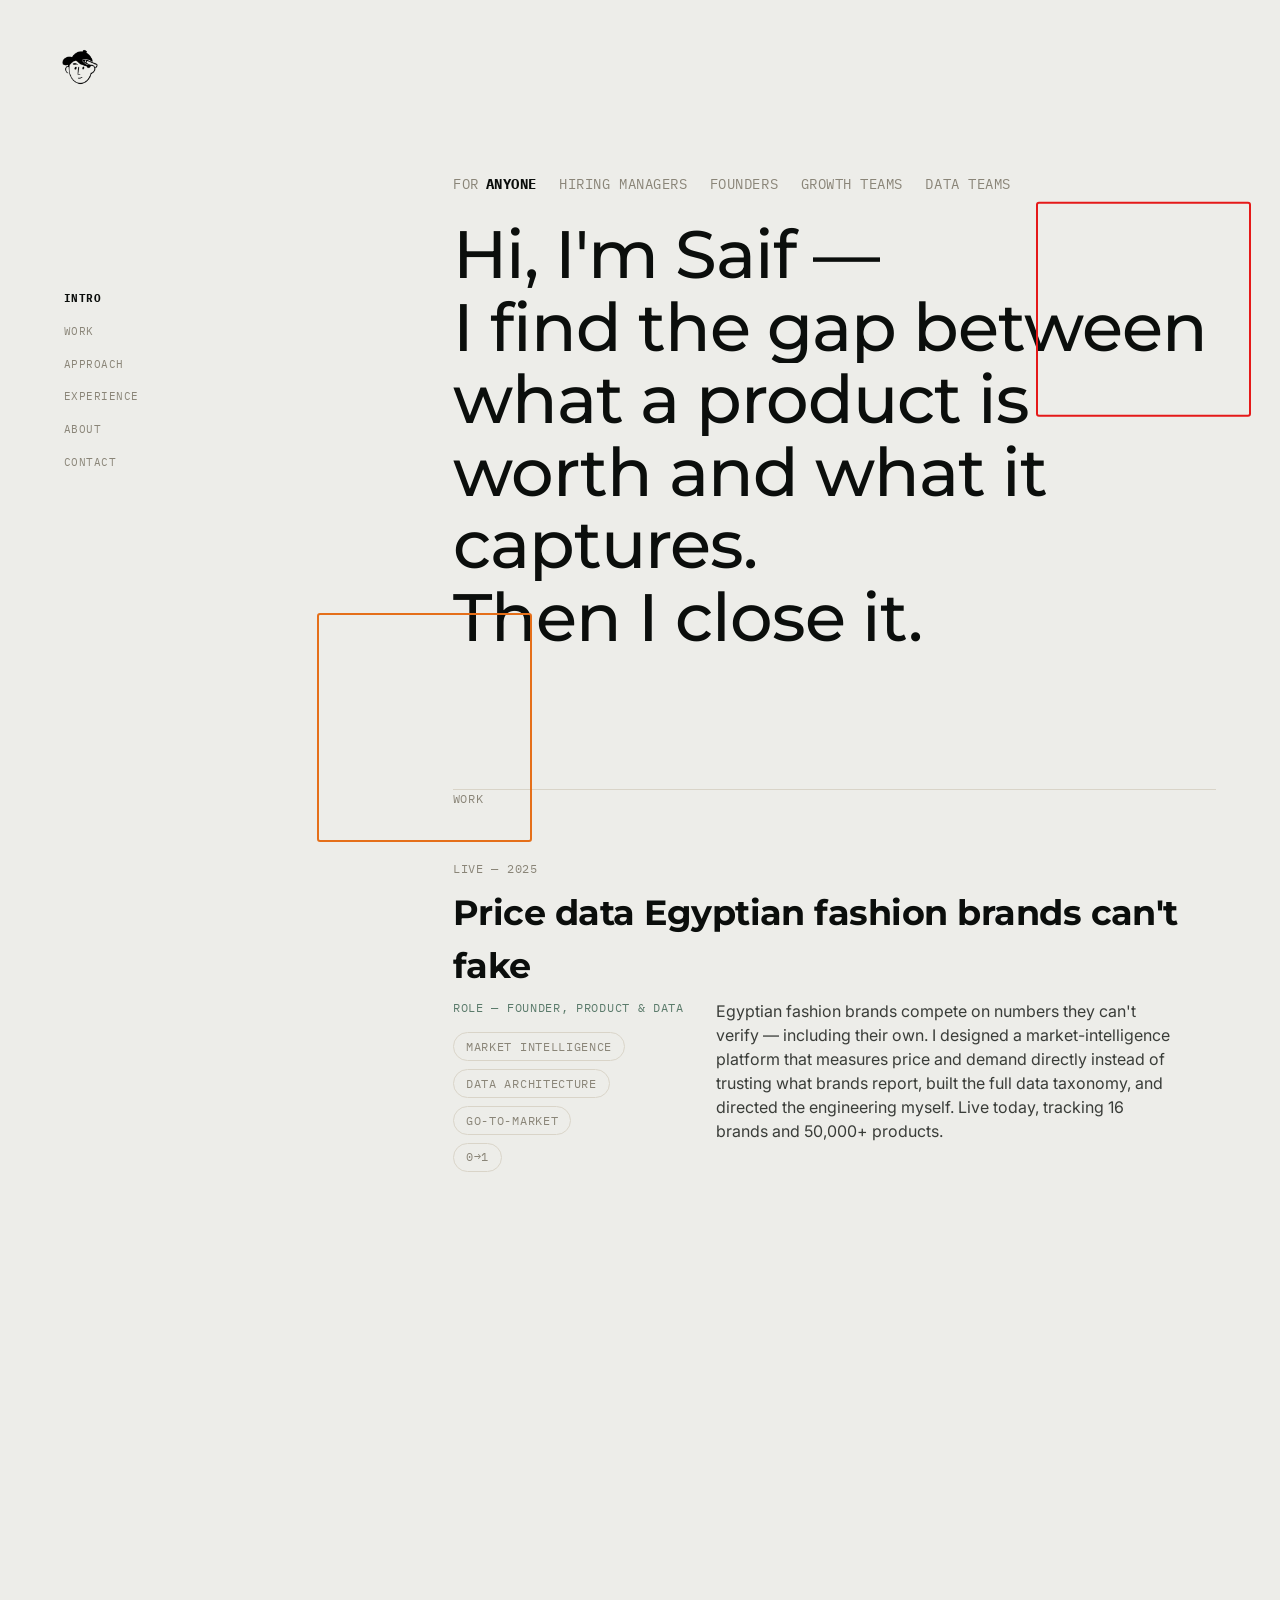
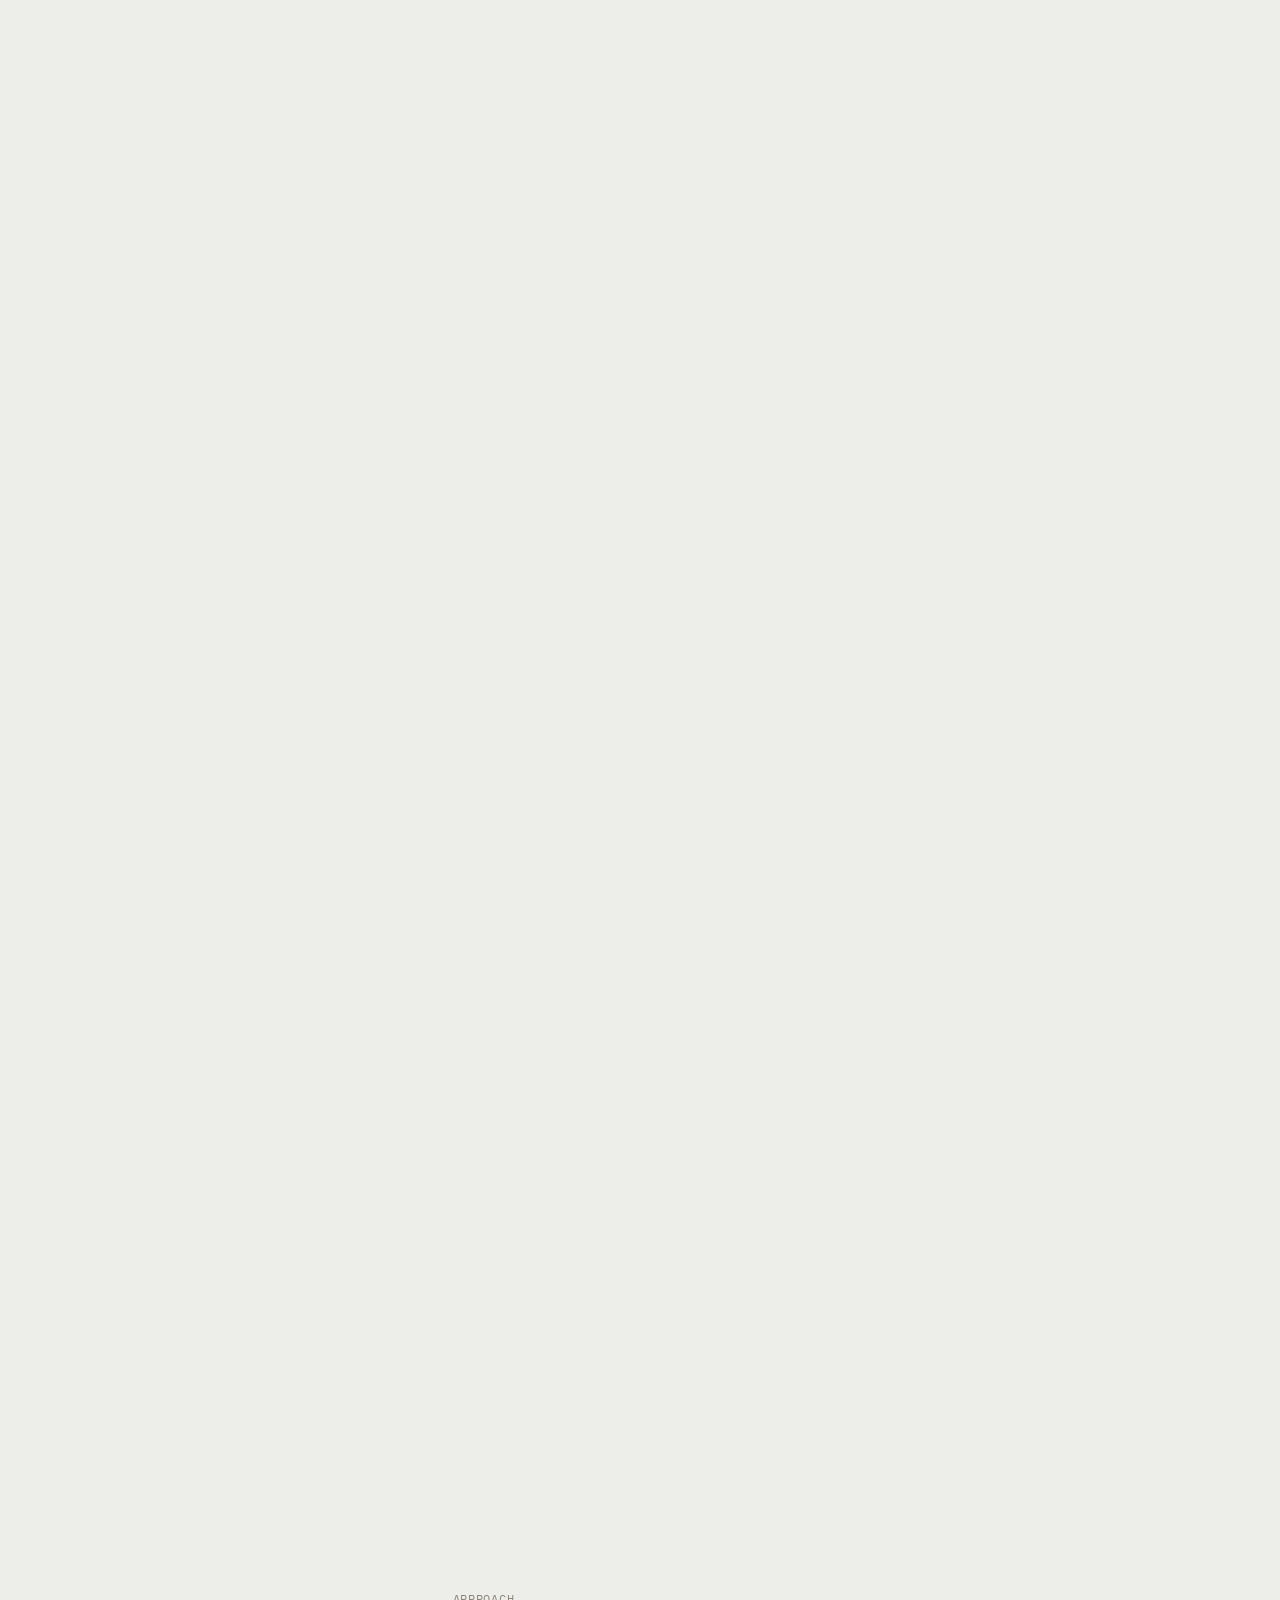
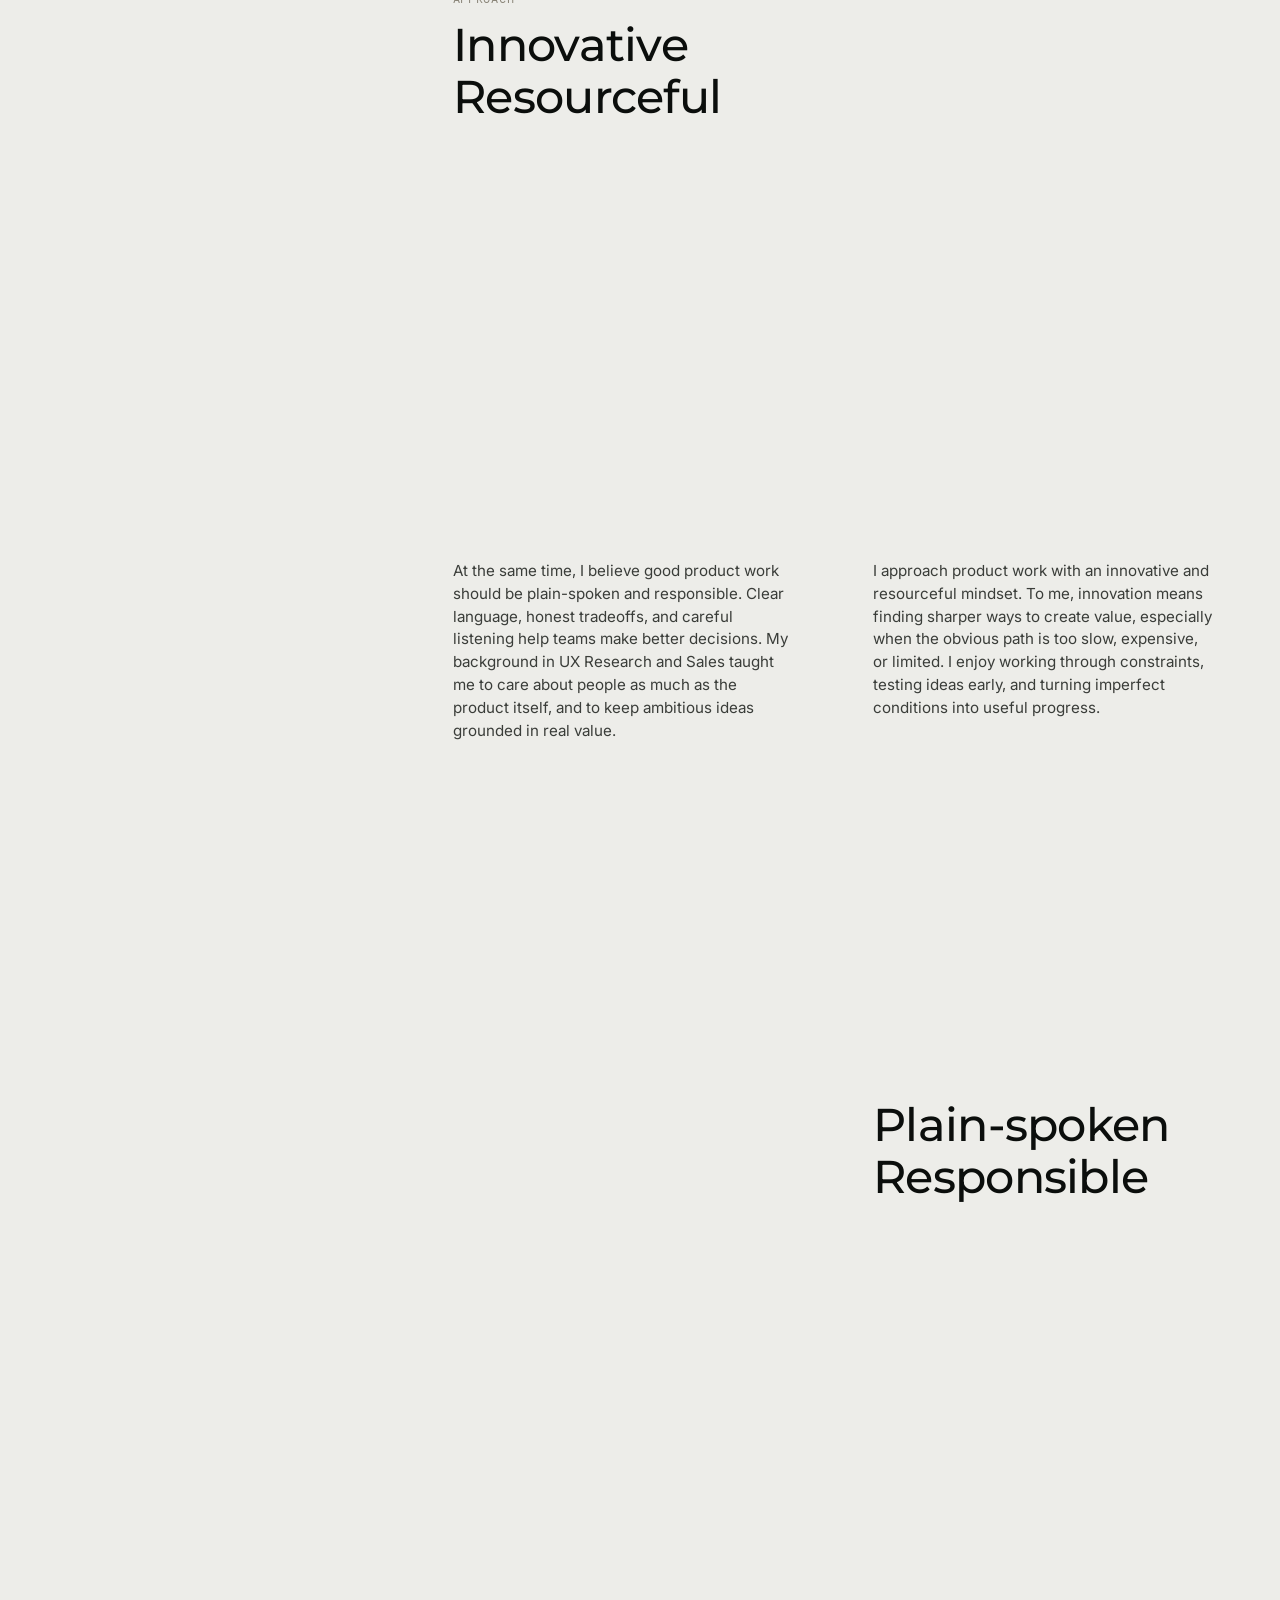
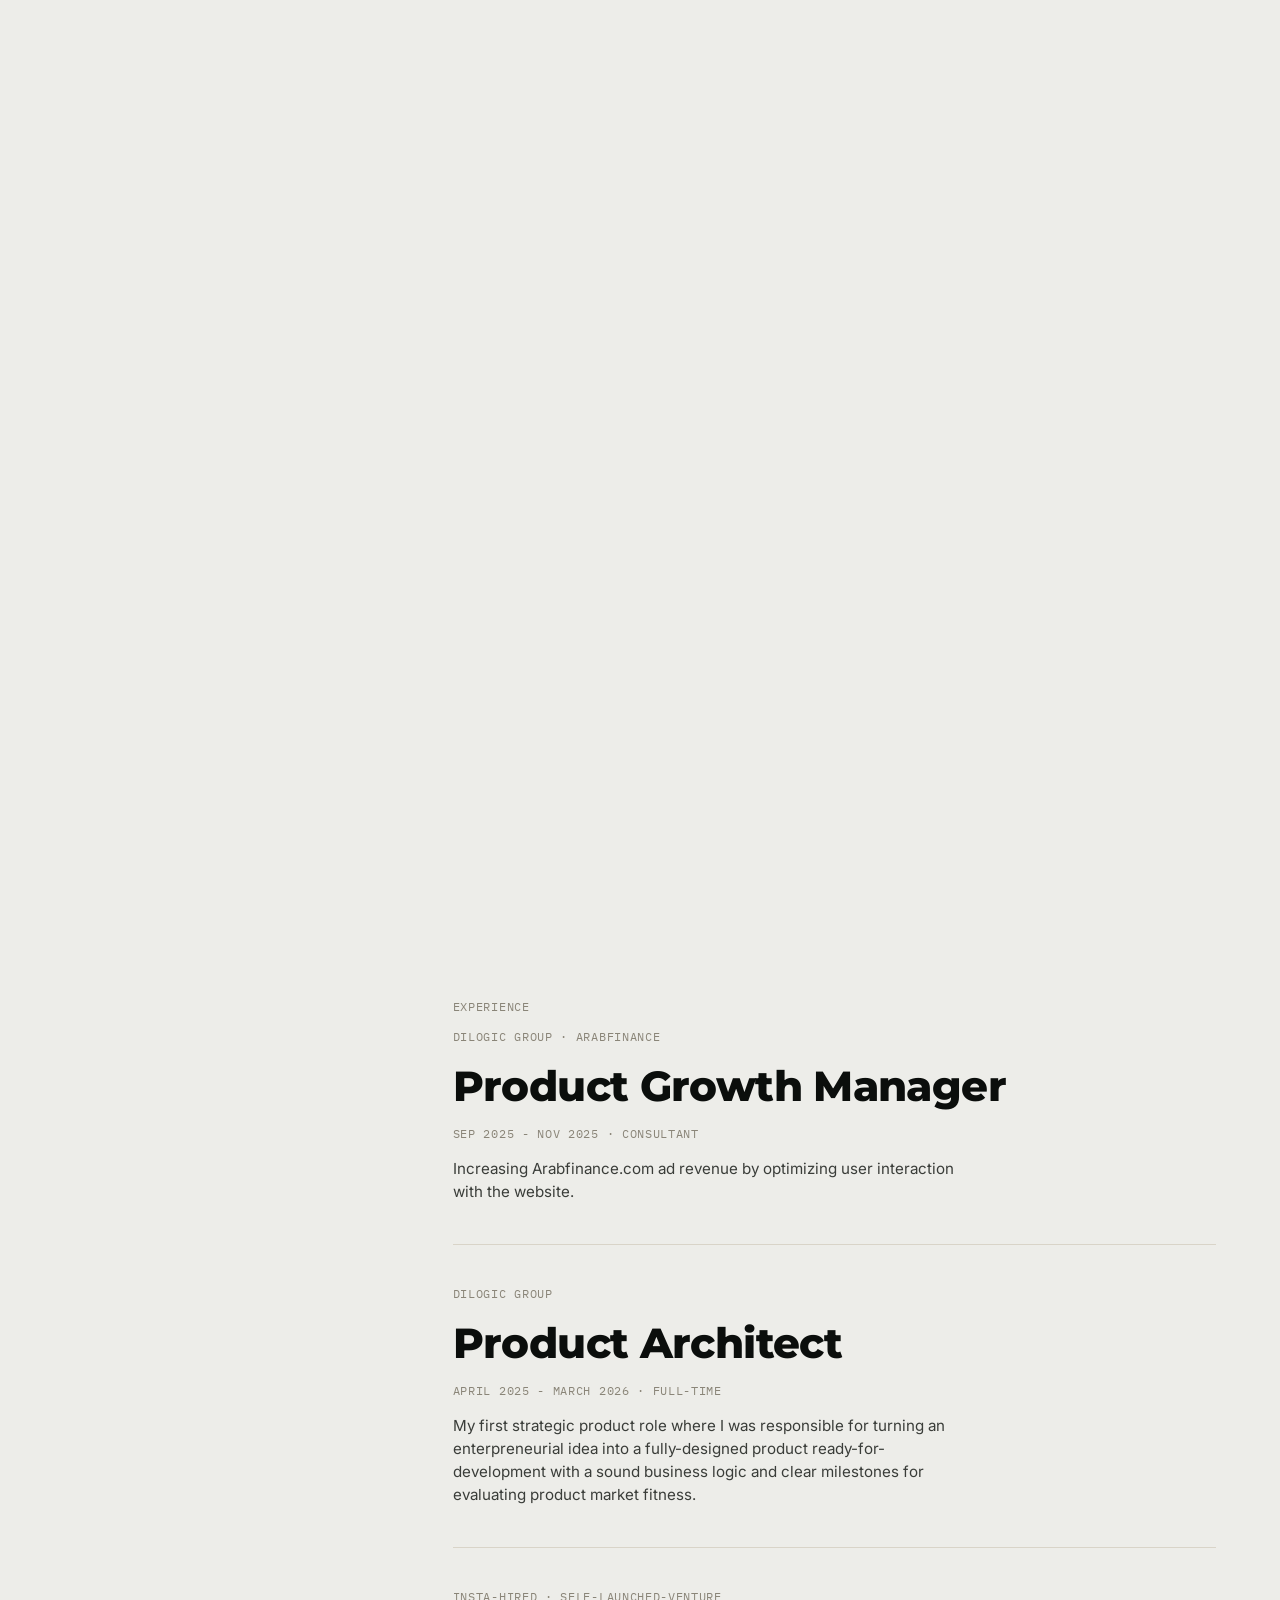
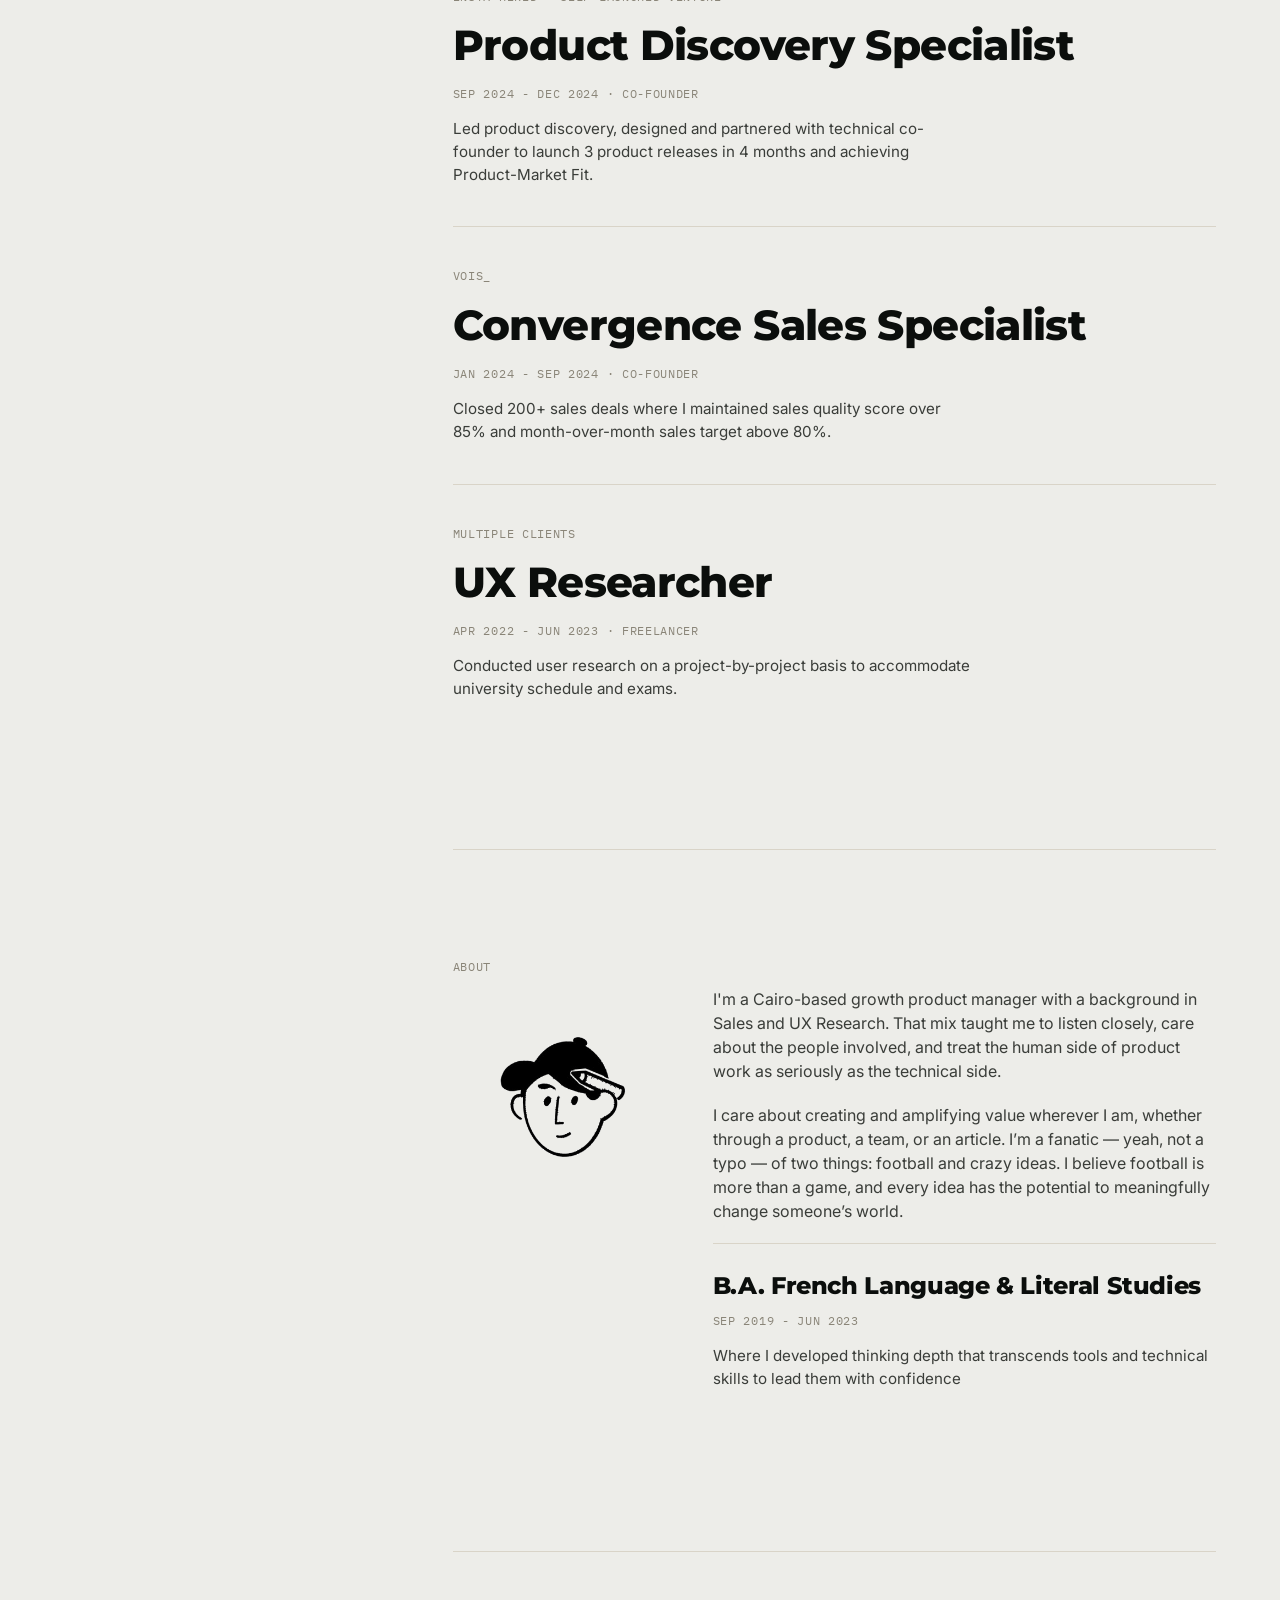
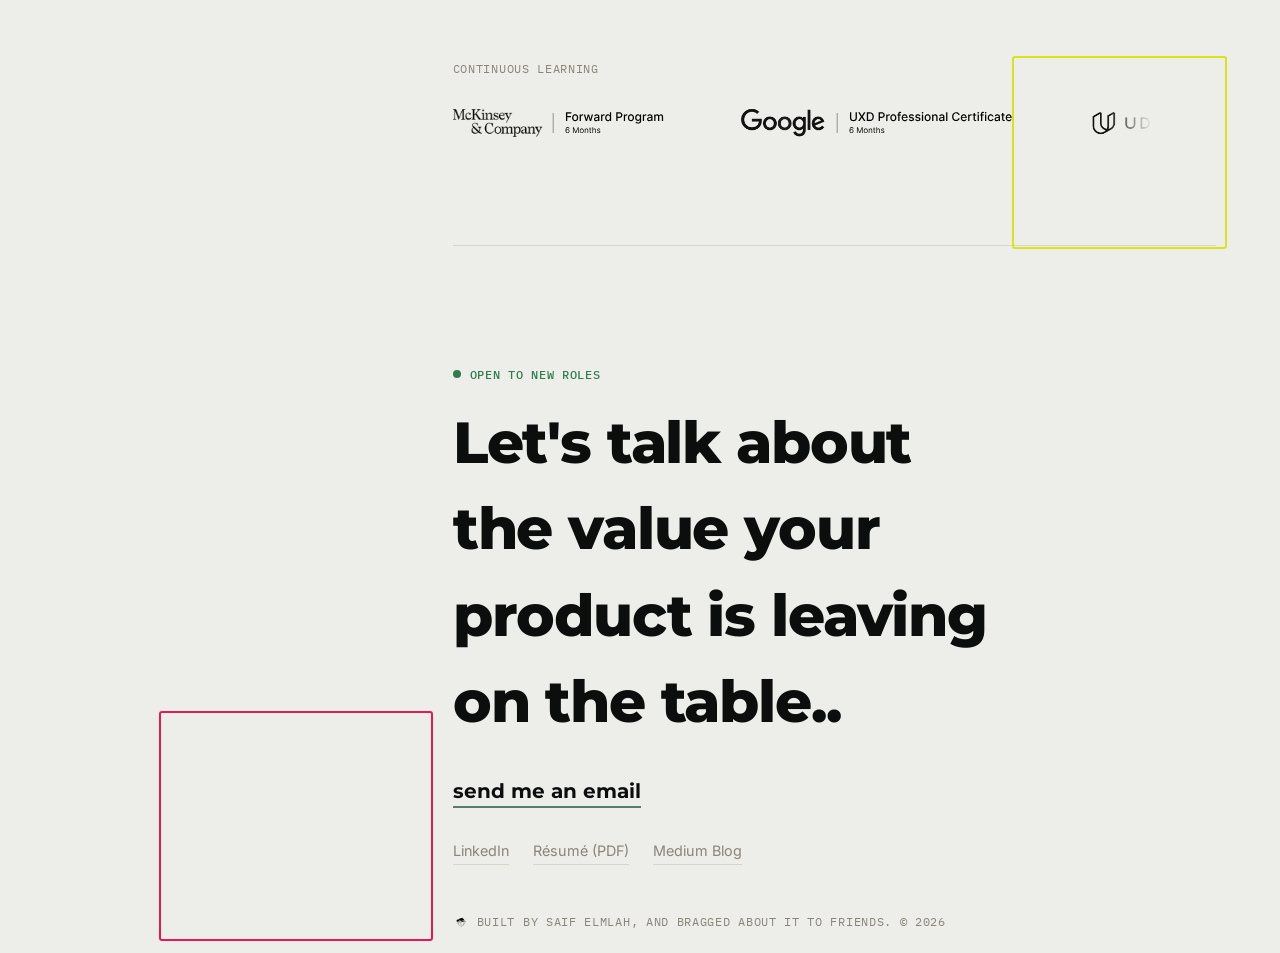
==== commit 39670df3: "Refine personal description and clean up comments Updated the personal description to be more concis" ====
--- a/index.html
+++ b/index.html
@@ -251,12 +251,10 @@
       </div>
       <div class="about__text">
         <p>
-          I'm a Cairo-based growth product manager.
-          Before product, I worked in Sales, and before that, I worked in UX Research. That experience shaped my philosophy of being an active listener and caring about humans involved in projects, the same way I care about the technical stuff. 
+          I'm a Cairo-based growth product manager with a background in Sales and UX Research. That mix taught me to listen closely, care about the people involved, and treat the human side of product work as seriously as the technical side.
         </p>
         <p>
-          I basically care about creating and amplifying value in whatever I do, whether it's a product I work on, a team I'm part of, or an article I'm writing. 
-I'm a fanatic (yeah, it's not a typo) of two things, football and crazy ideas. I believe football is more than a game, and I believe every idea has the potential of changing someone's world meaningfully. 
+          I care about creating and amplifying value wherever I am, whether through a product, a team, or an article. I’m a fanatic — yeah, not a typo — of two things: football and crazy ideas. I believe football is more than a game, and every idea has the potential to meaningfully change someone’s world.
         </p>
         <div class="about__degree">
           <!-- <p class="timeline__org mono">PLACEHOLDER UNIVERSITY</p> Remove comments if you want to add them-->
@@ -267,7 +265,7 @@
       </div>
     </div>
 
-    <div class="about__notes stagger-group">
+<!--    <div class="about__notes stagger-group">
       <blockquote class="note">
         <p>“Placeholder quote — swap for a real line from a manager, mentor,
         or teammate about how you work, once you have one.”</p>
@@ -279,7 +277,7 @@
         you think through ambiguous problems.”</p>
         <footer>Placeholder Name <span class="mono">— Peer Analyst</span></footer>
       </blockquote>
-    </div>
+    </div> -->
   </section>
 
   <!-- ===== CERTIFICATIONS CAROUSEL =====
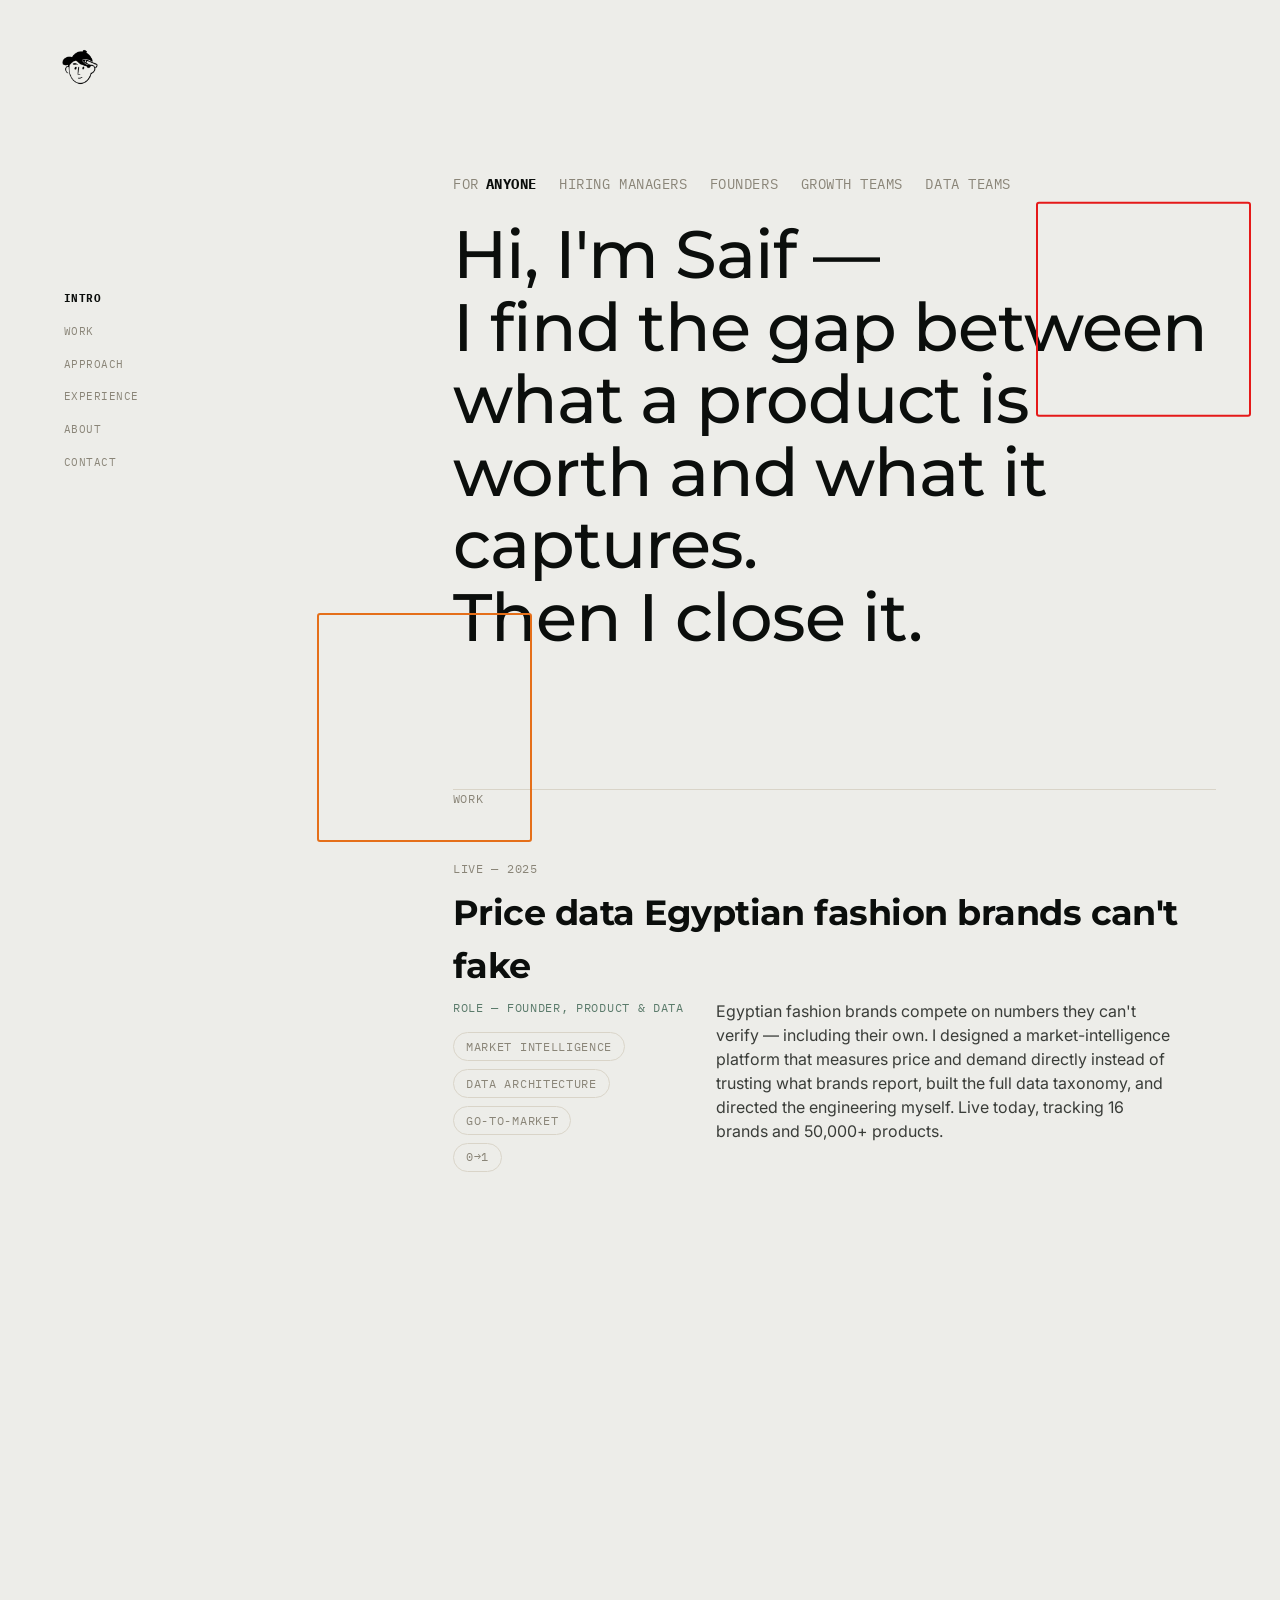
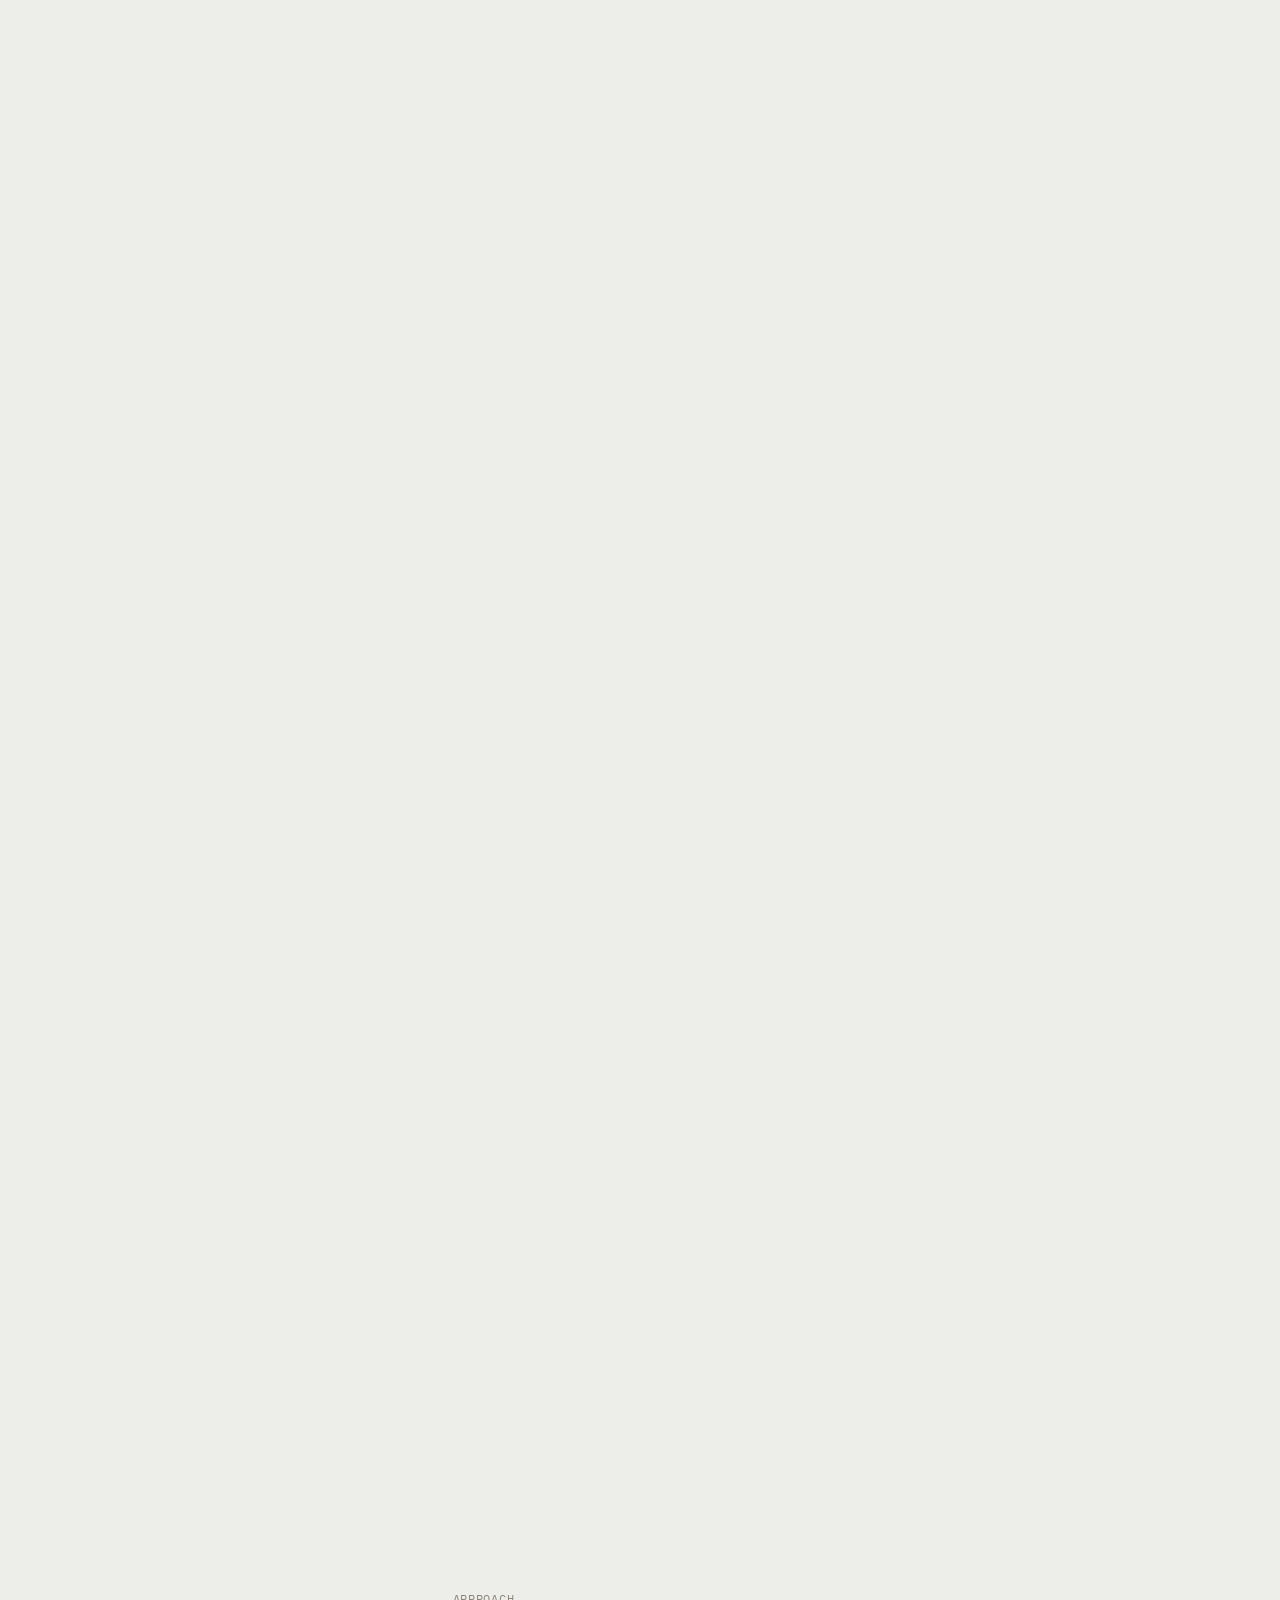
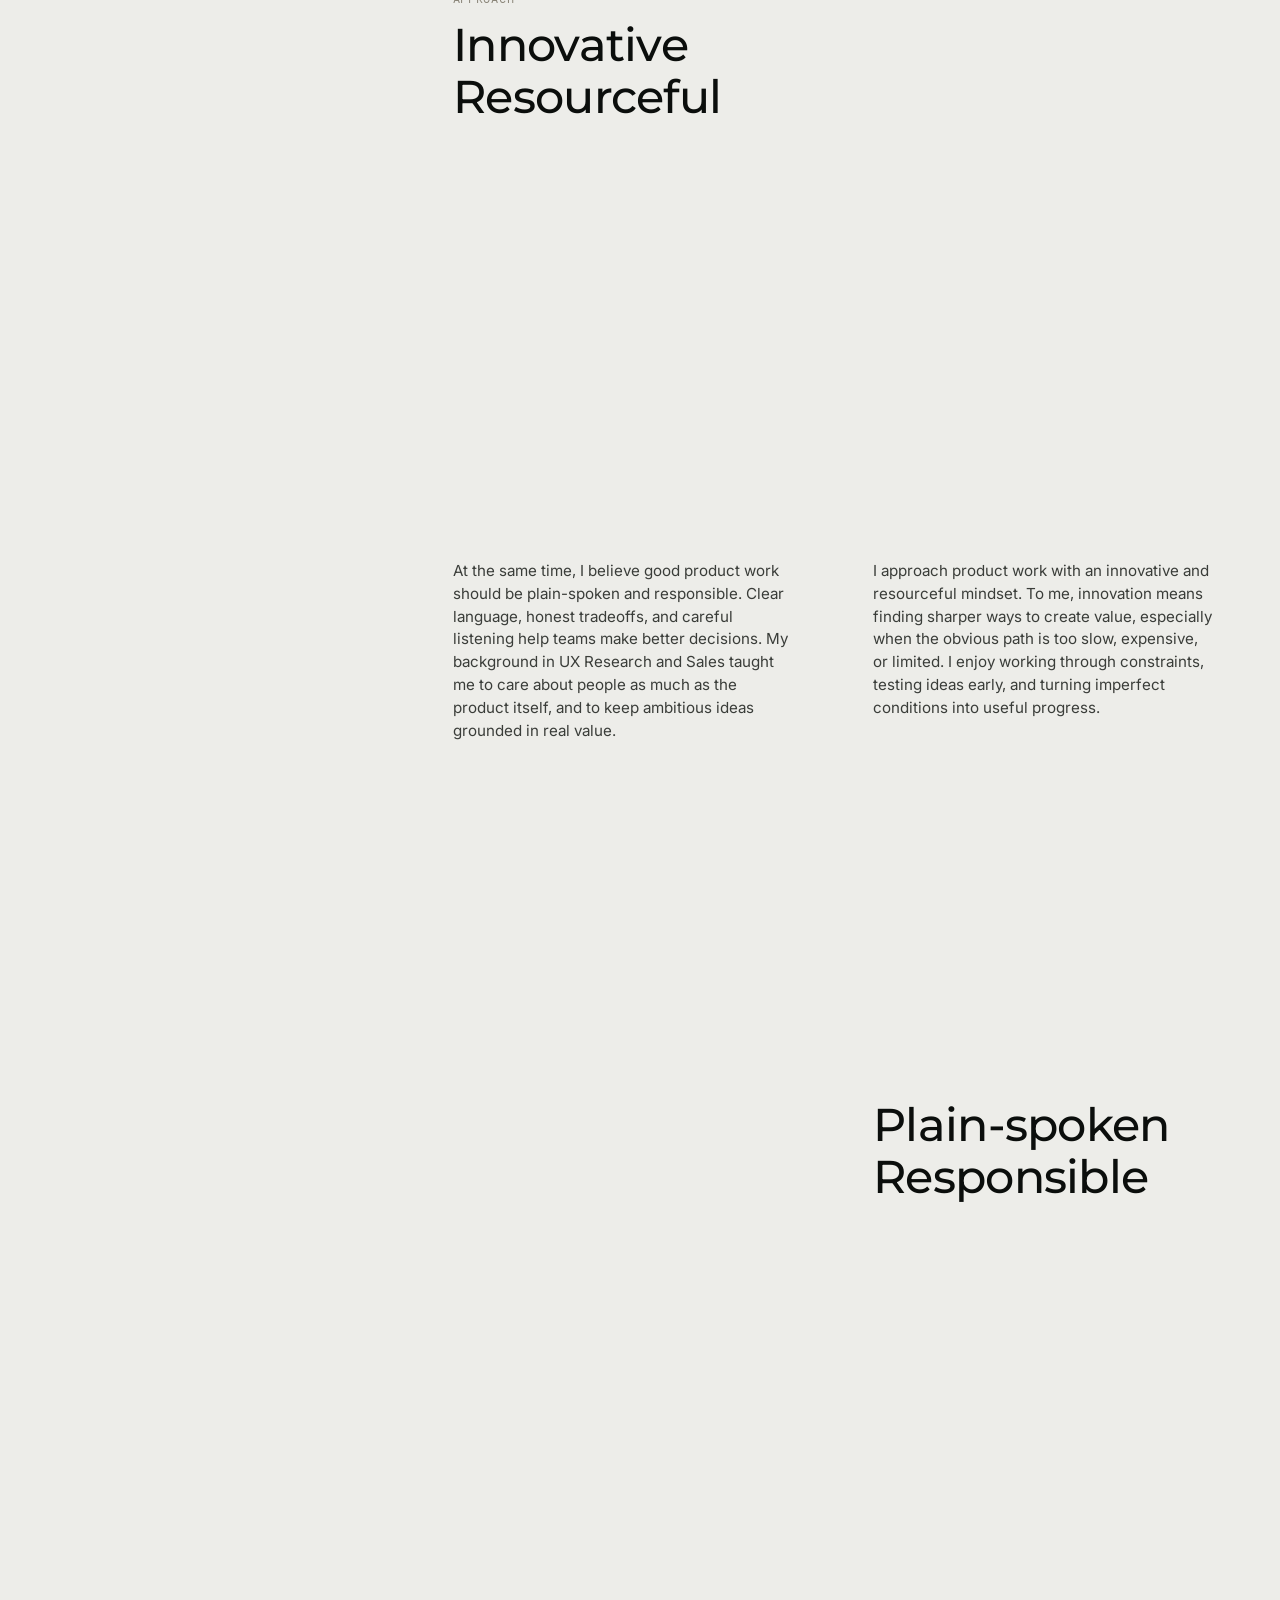
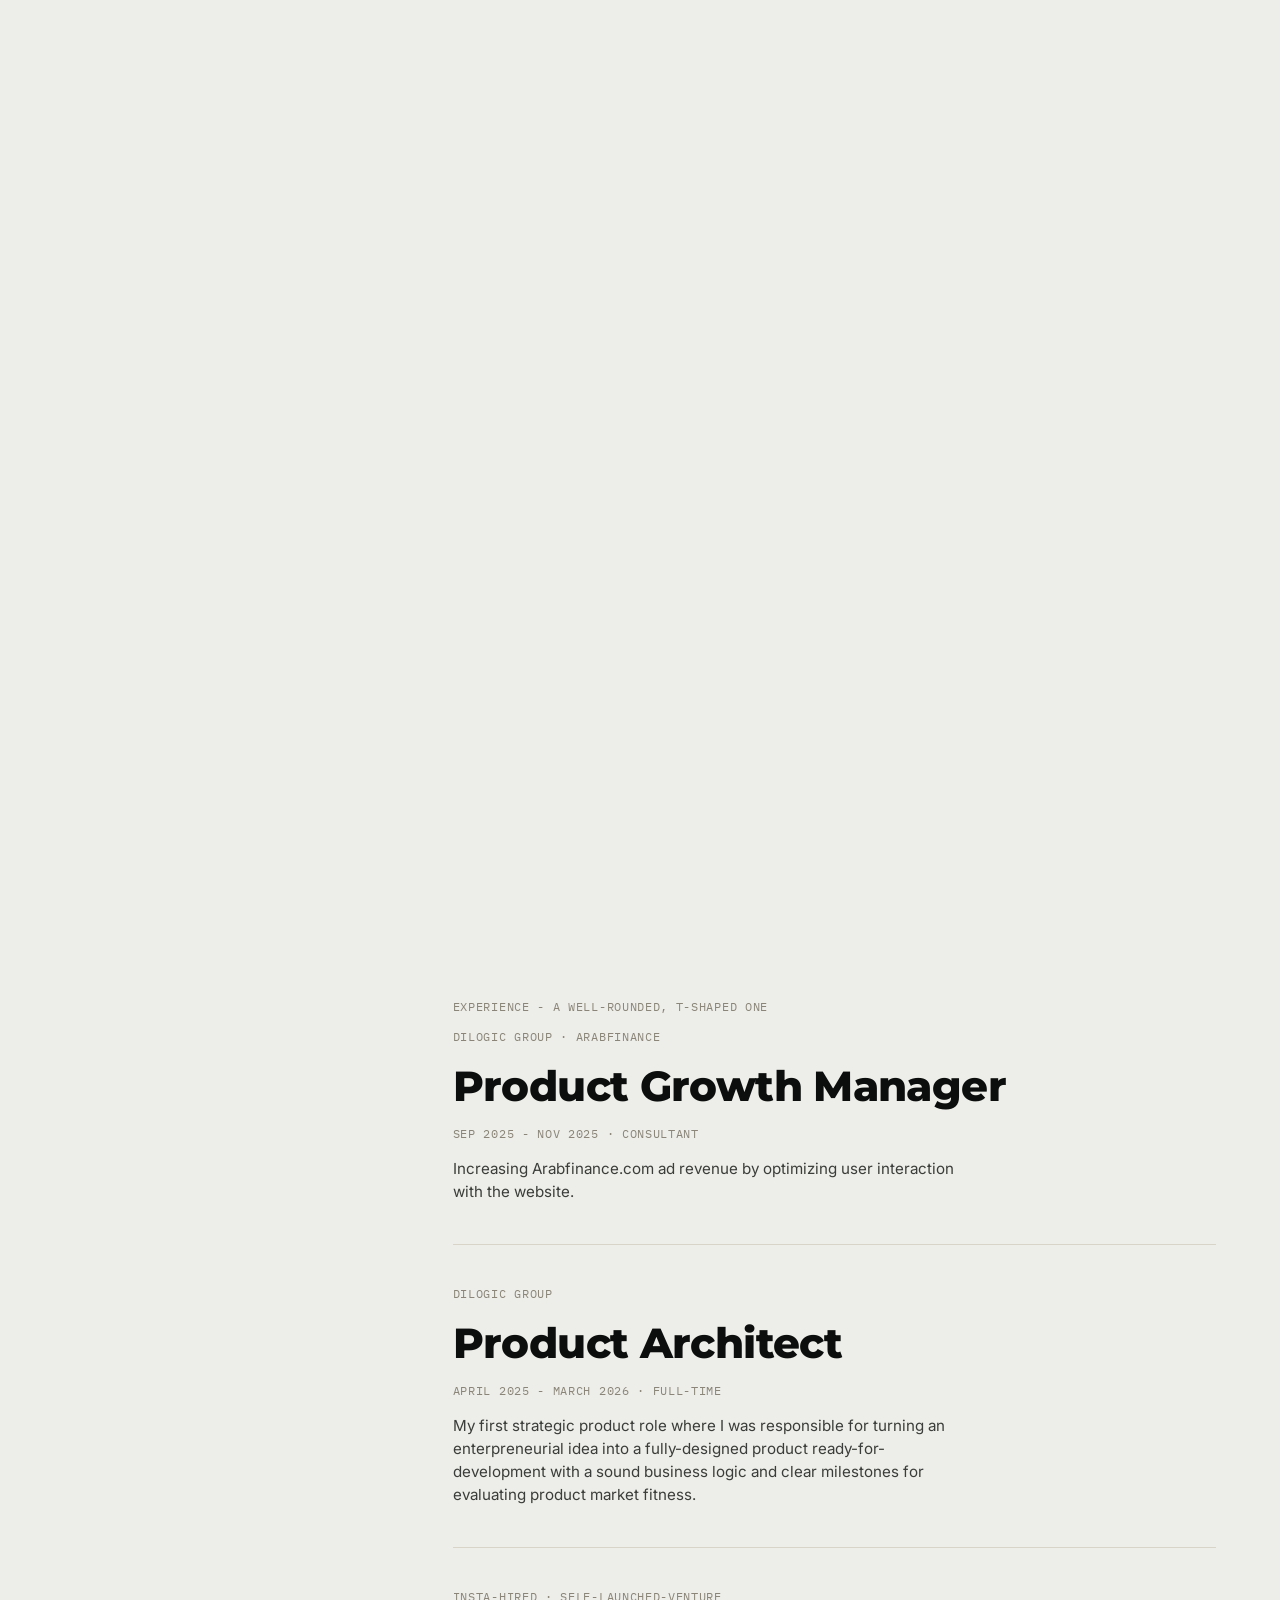
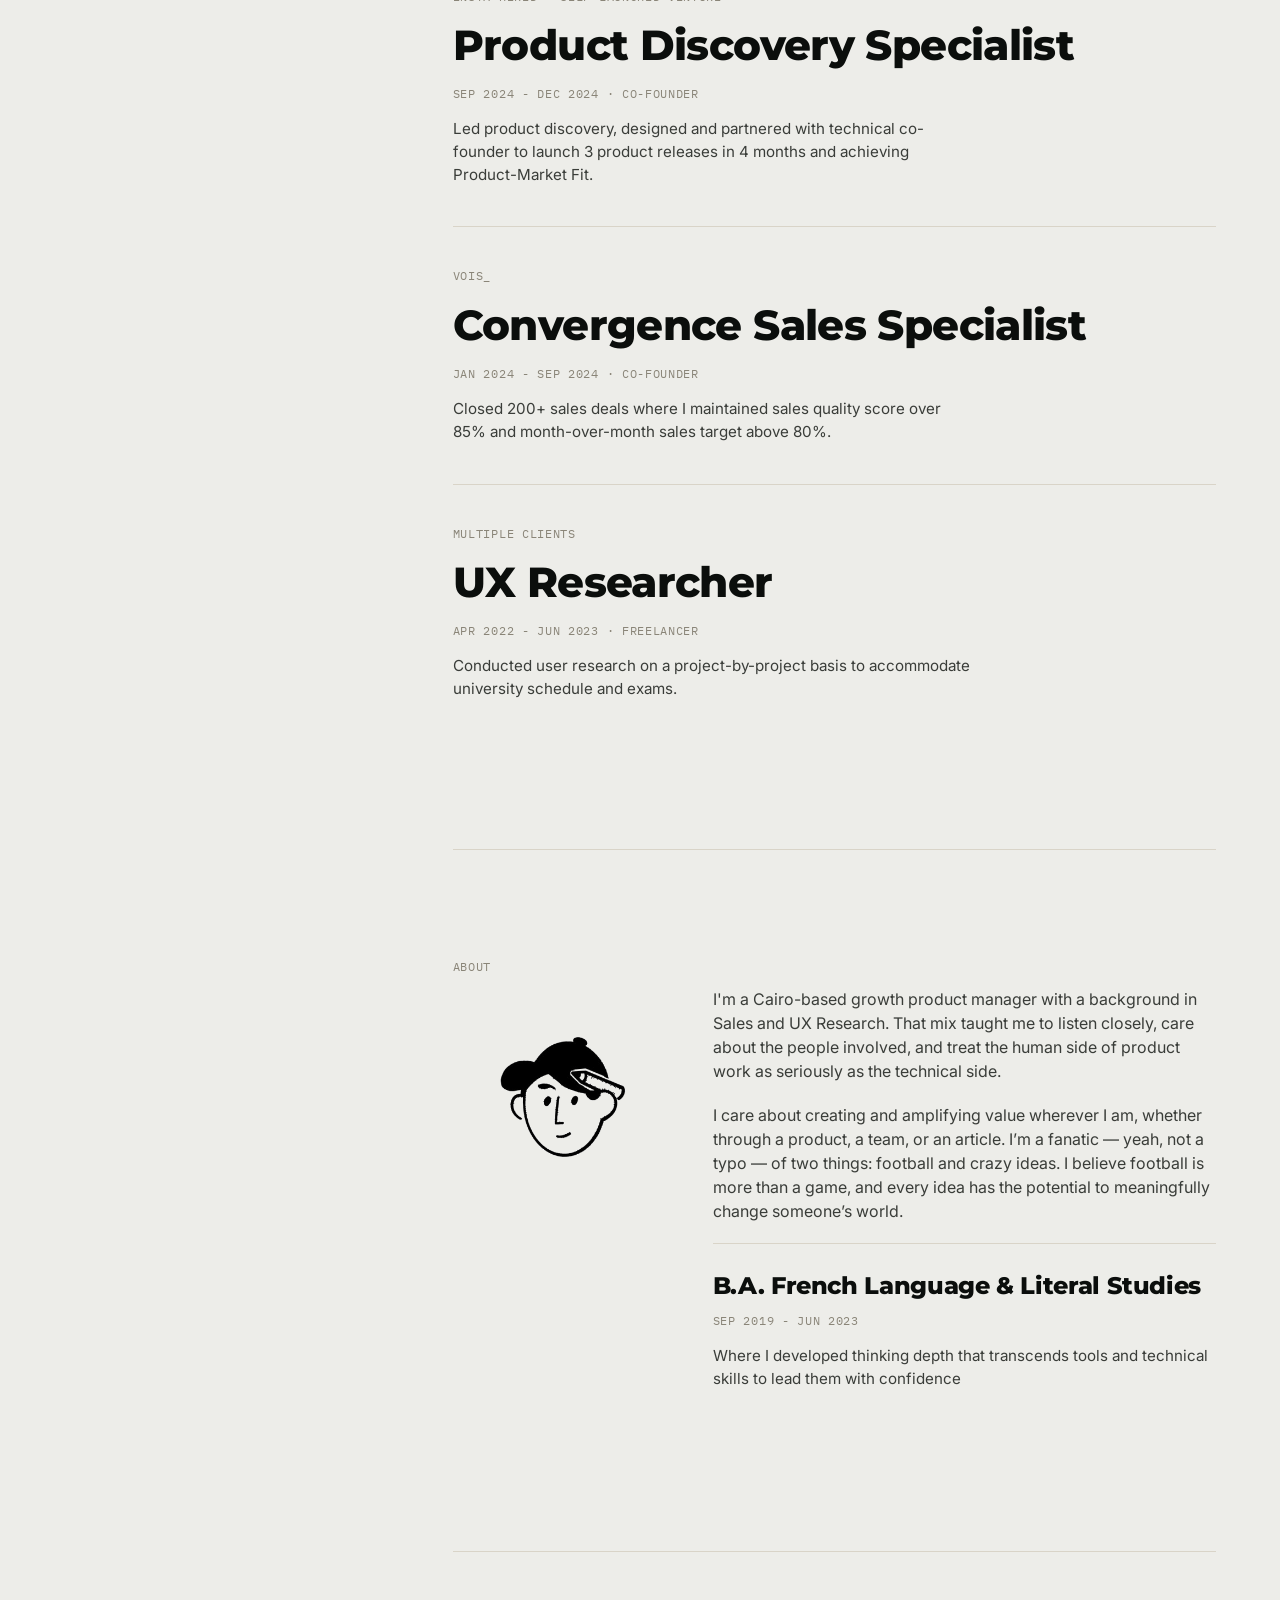
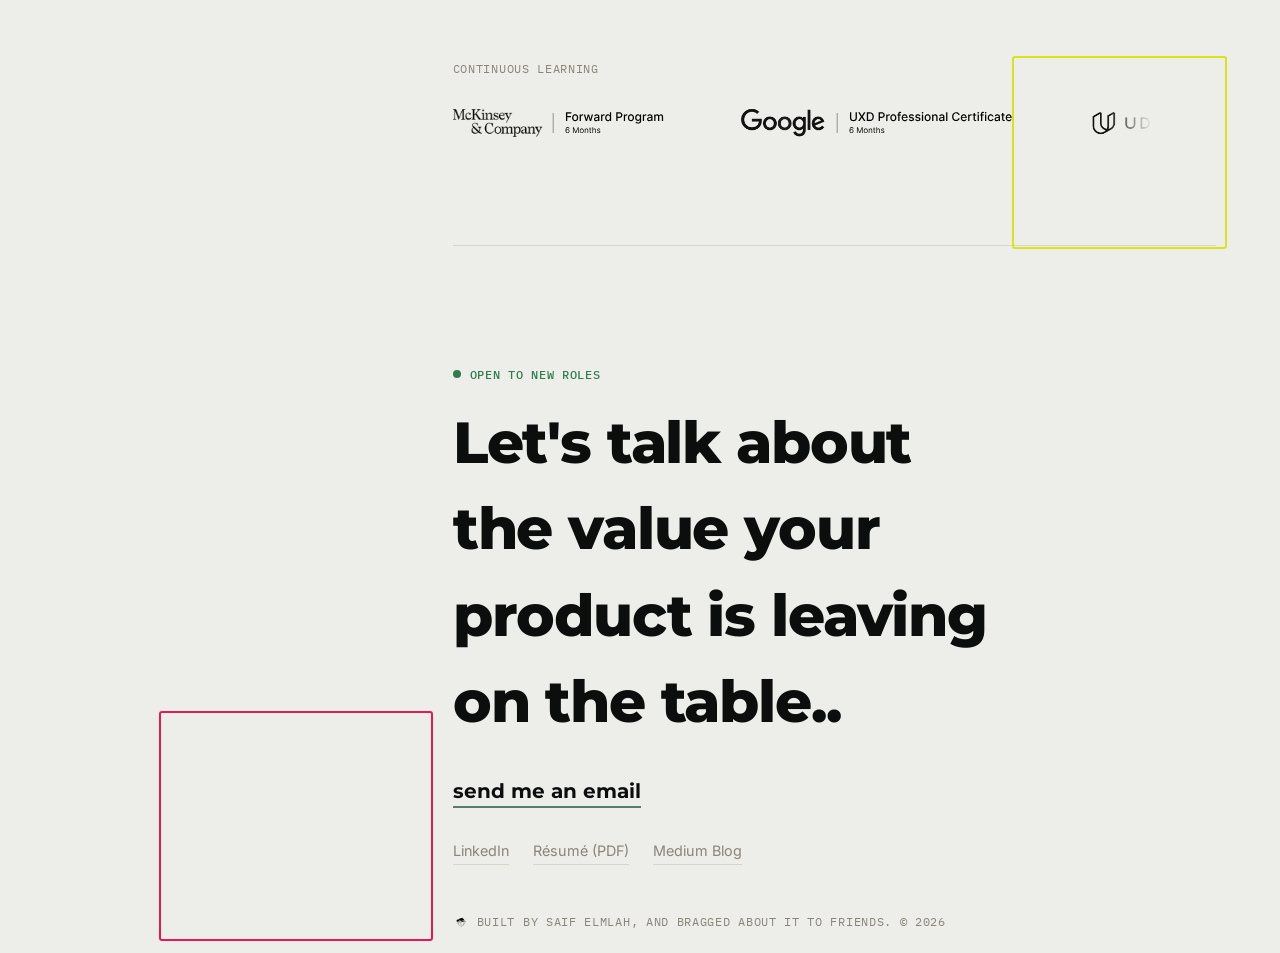
==== commit 9870681b: "Update experience section description" ====
--- a/index.html
+++ b/index.html
@@ -206,7 +206,7 @@
 
   <!-- ===== EXPERIENCE TIMELINE ===== -->
   <section id="experience" class="section">
-    <p class="section__index mono">Experience</p>
+    <p class="section__index mono">Experience - A Well-rounded, T-shaped One</p>
 
     <ol class="timeline stagger-group">
       <li class="timeline__item">
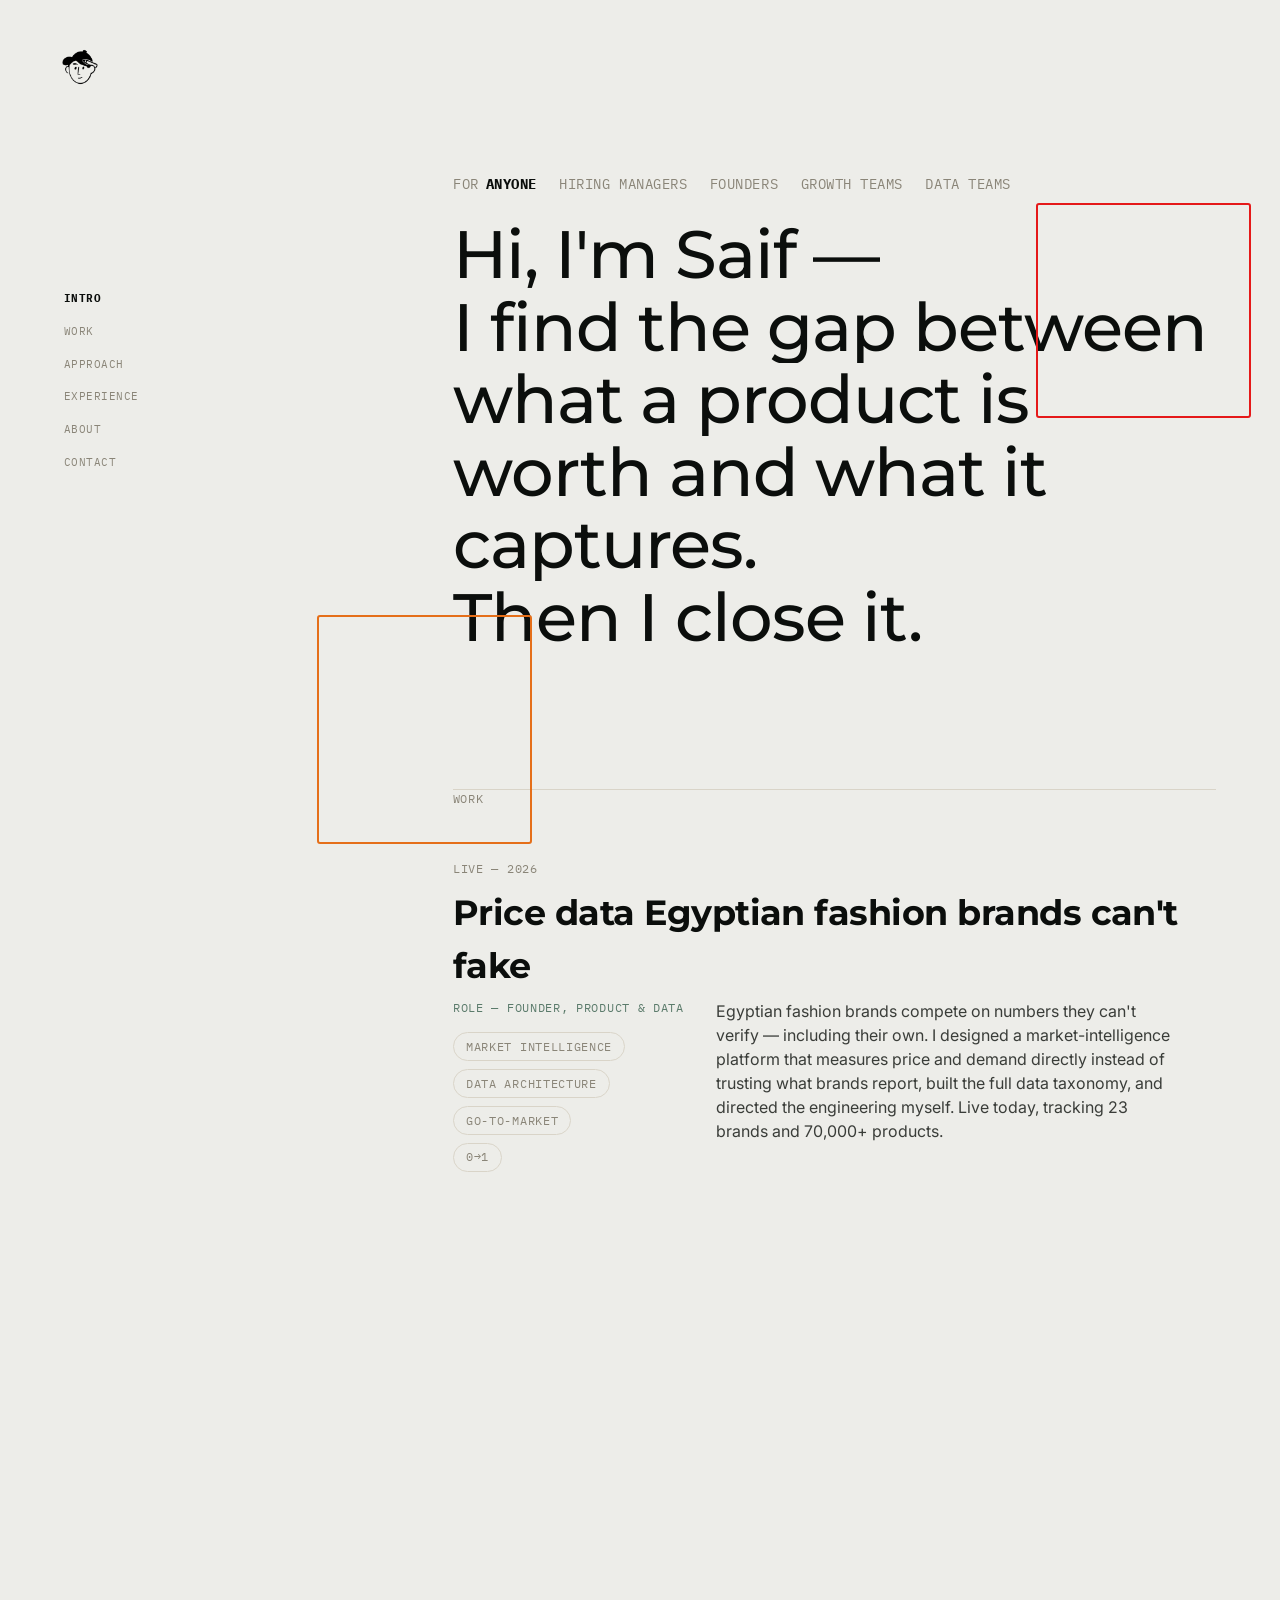
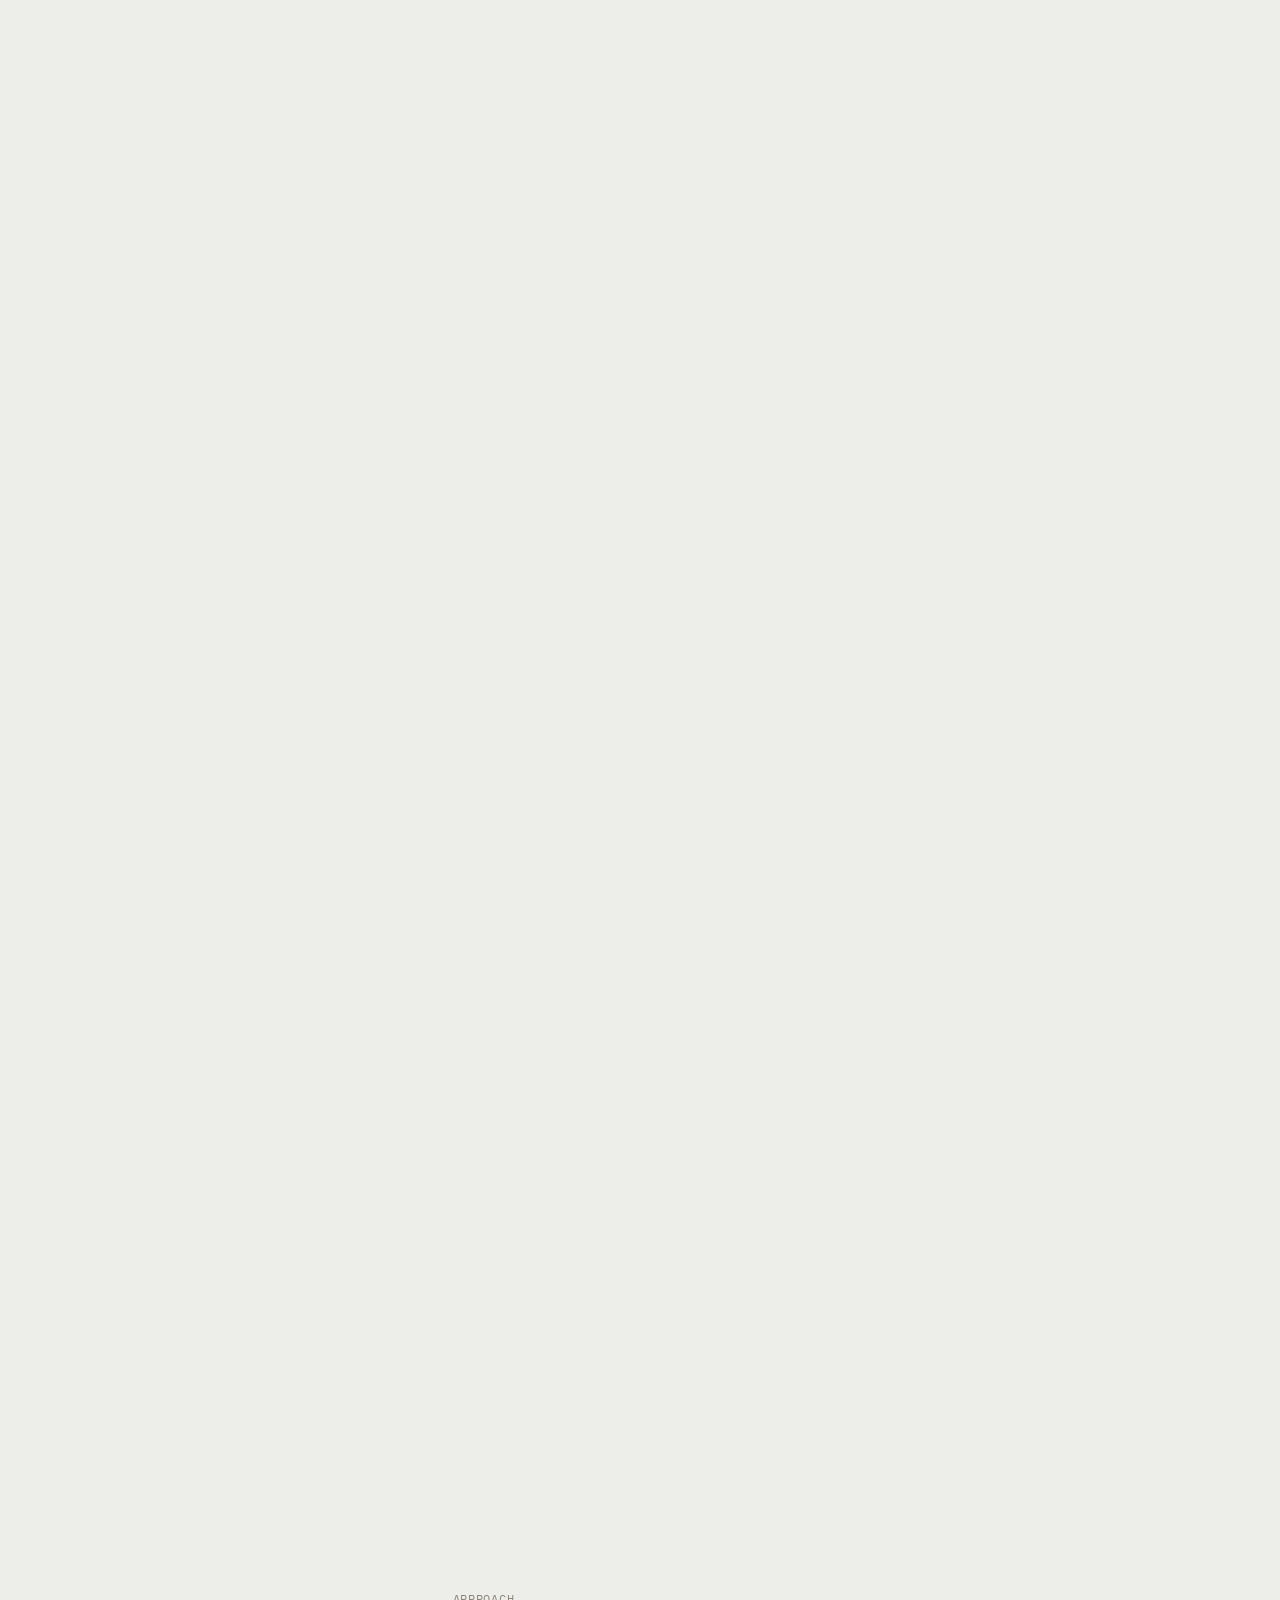
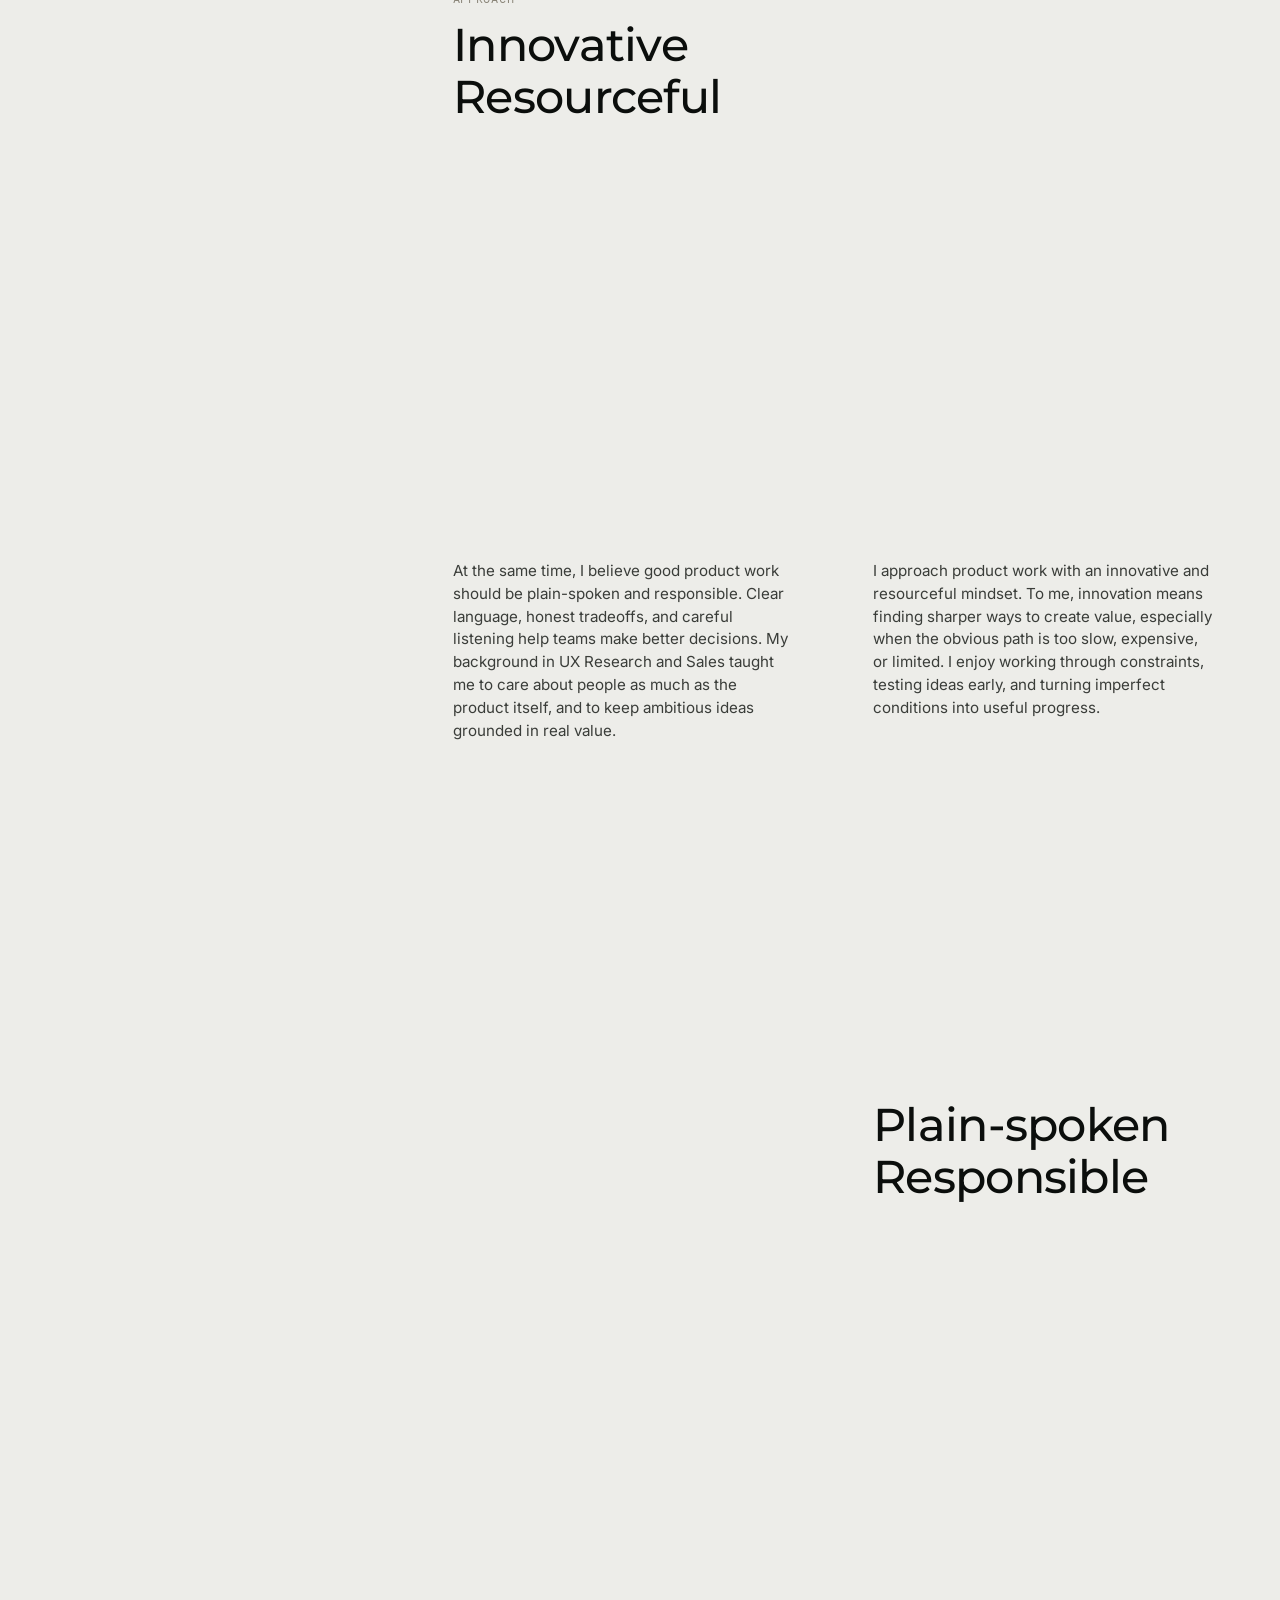
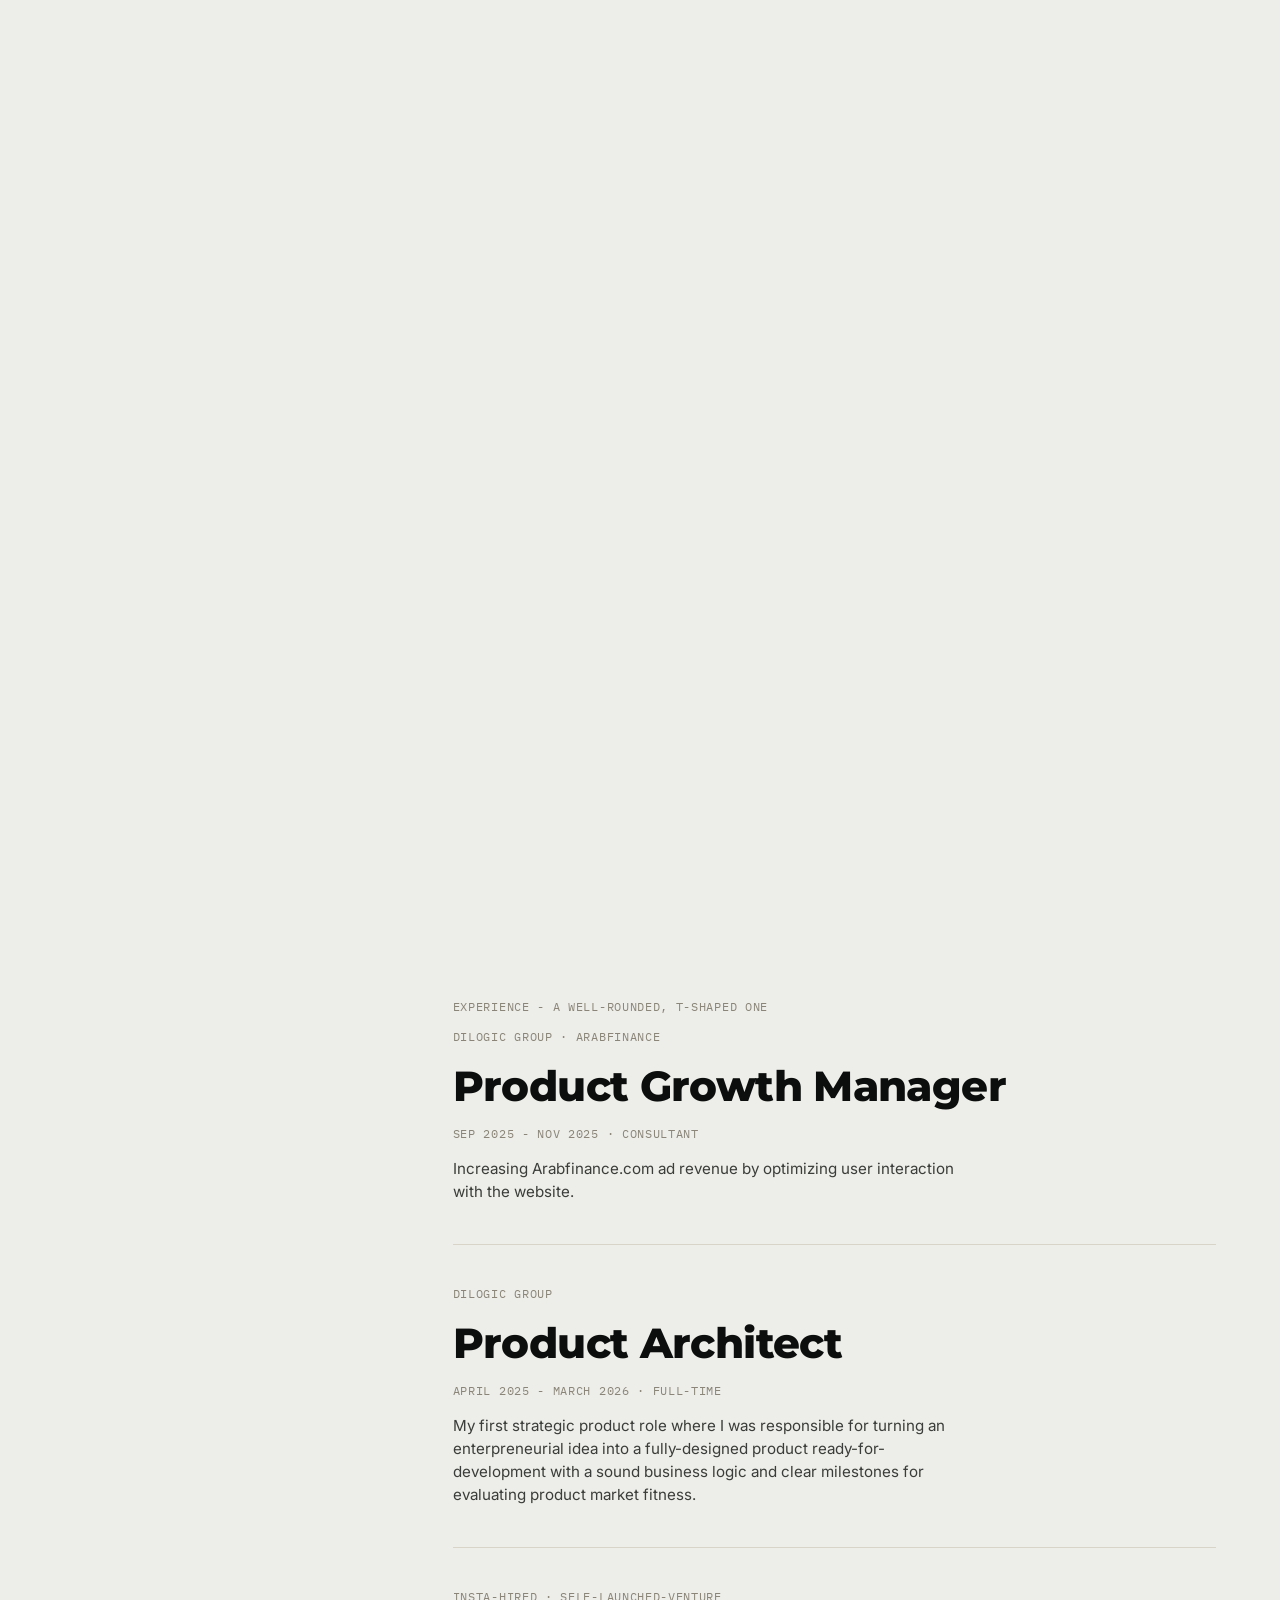
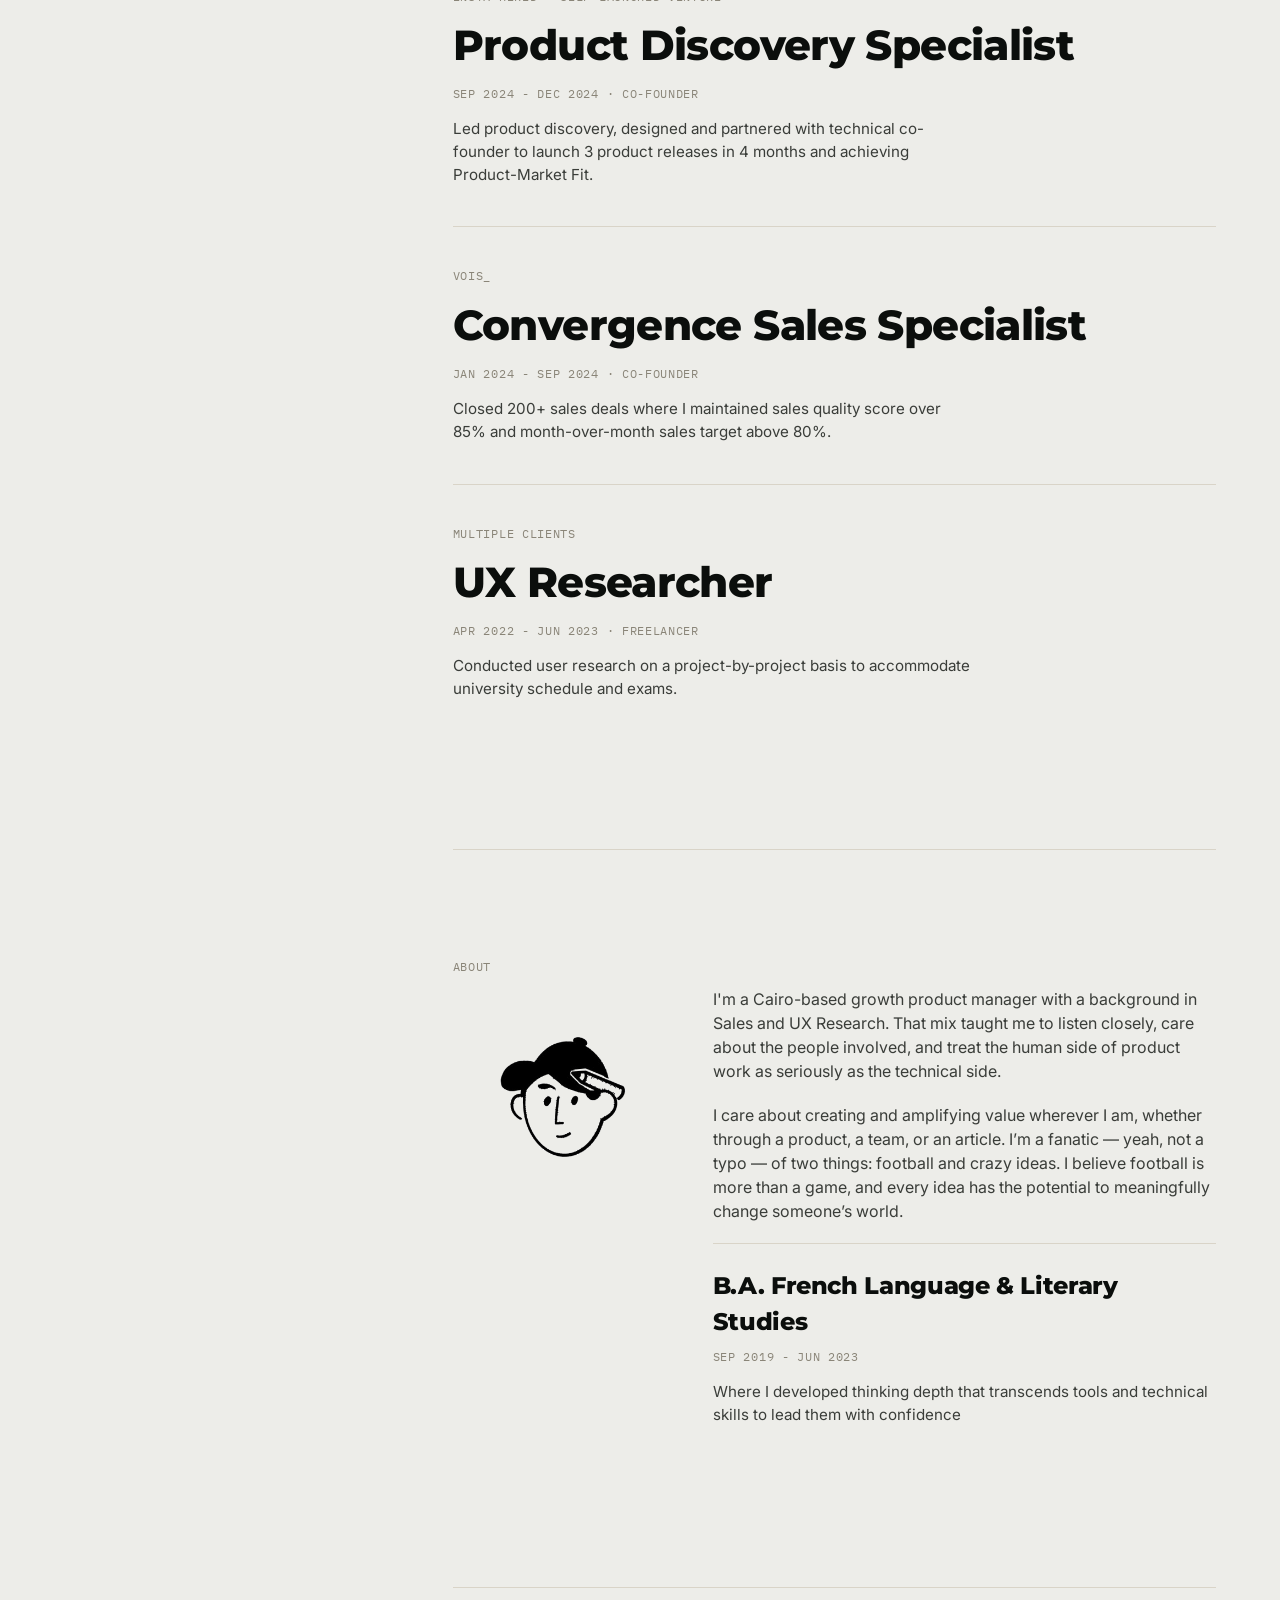
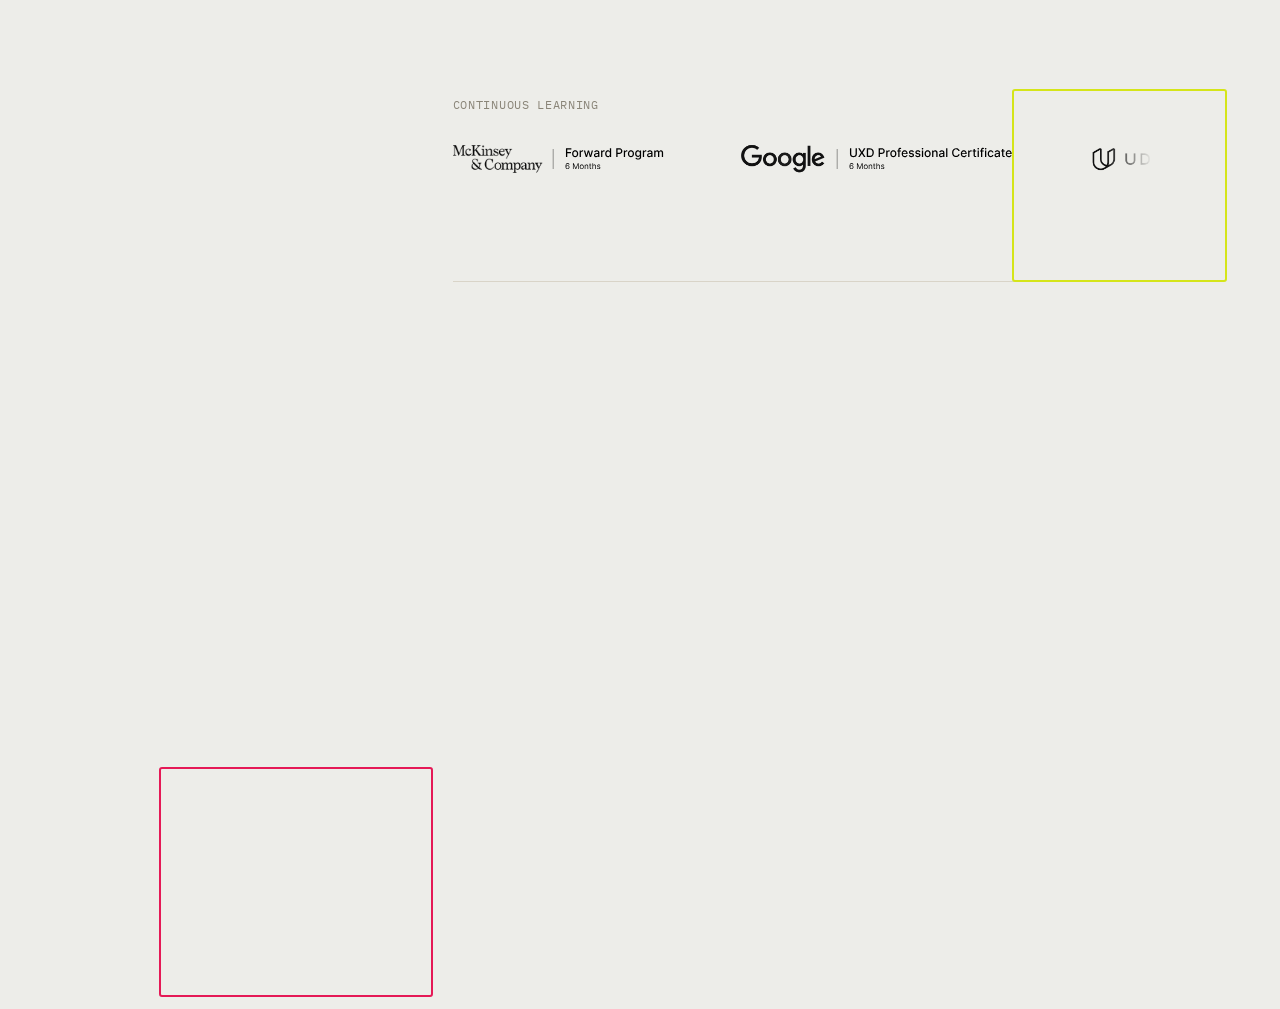
==== commit b16cc9be: "Update title and project details in index.html" ====
--- a/index.html
+++ b/index.html
@@ -3,7 +3,7 @@
 <head>
 <meta charset="UTF-8">
 <meta name="viewport" content="width=device-width, initial-scale=1.0">
-<title>Saif Elmlah — Growth Product Manager</title>
+<title>Saif Elmlah — 0 to 1 Product Manager</title>
 <meta name="description" content="Growth product manager who finds the gap between what a product is worth and what it captures — then closes it. Built a live B2B intelligence platform from zero; cut user workflows 60% in production.">
 <link rel="preconnect" href="https://fonts.googleapis.com">
 <link rel="preconnect" href="https://fonts.gstatic.com" crossorigin>
@@ -92,7 +92,7 @@
     <div class="project-viewport" id="workViewport">
       <div class="project-track stagger-group" id="workTrack">
     <a class="project" href="work/khabar.html">
-      <div class="project__meta mono">LIVE — 2025</div>
+      <div class="project__meta mono">LIVE — 2026</div>
       <span class="project__title hover-shift">Price data Egyptian fashion brands can't fake</span>
       <div class="project__layout">
         <div class="project__side">
@@ -106,7 +106,7 @@
           their own. I designed a market-intelligence platform that measures price
           and demand directly instead of trusting what brands report, built the
           full data taxonomy, and directed the engineering myself. Live today,
-          tracking 16 brands and 50,000+ products.
+          tracking 23 brands and 70,000+ products.
         </p>
       </div>
     </a>
@@ -258,7 +258,7 @@
         </p>
         <div class="about__degree">
           <!-- <p class="timeline__org mono">PLACEHOLDER UNIVERSITY</p> Remove comments if you want to add them-->
-          <h3 class="timeline__role timeline__role--small">B.A. French Language & Literal Studies</h3>
+          <h3 class="timeline__role timeline__role--small">B.A. French Language & Literary Studies</h3>
           <div class="timeline__when mono">Sep 2019 - Jun 2023</div>
           <p class="timeline__body">Where I developed thinking depth that transcends tools and technical skills to lead them with confidence</p>
         </div>
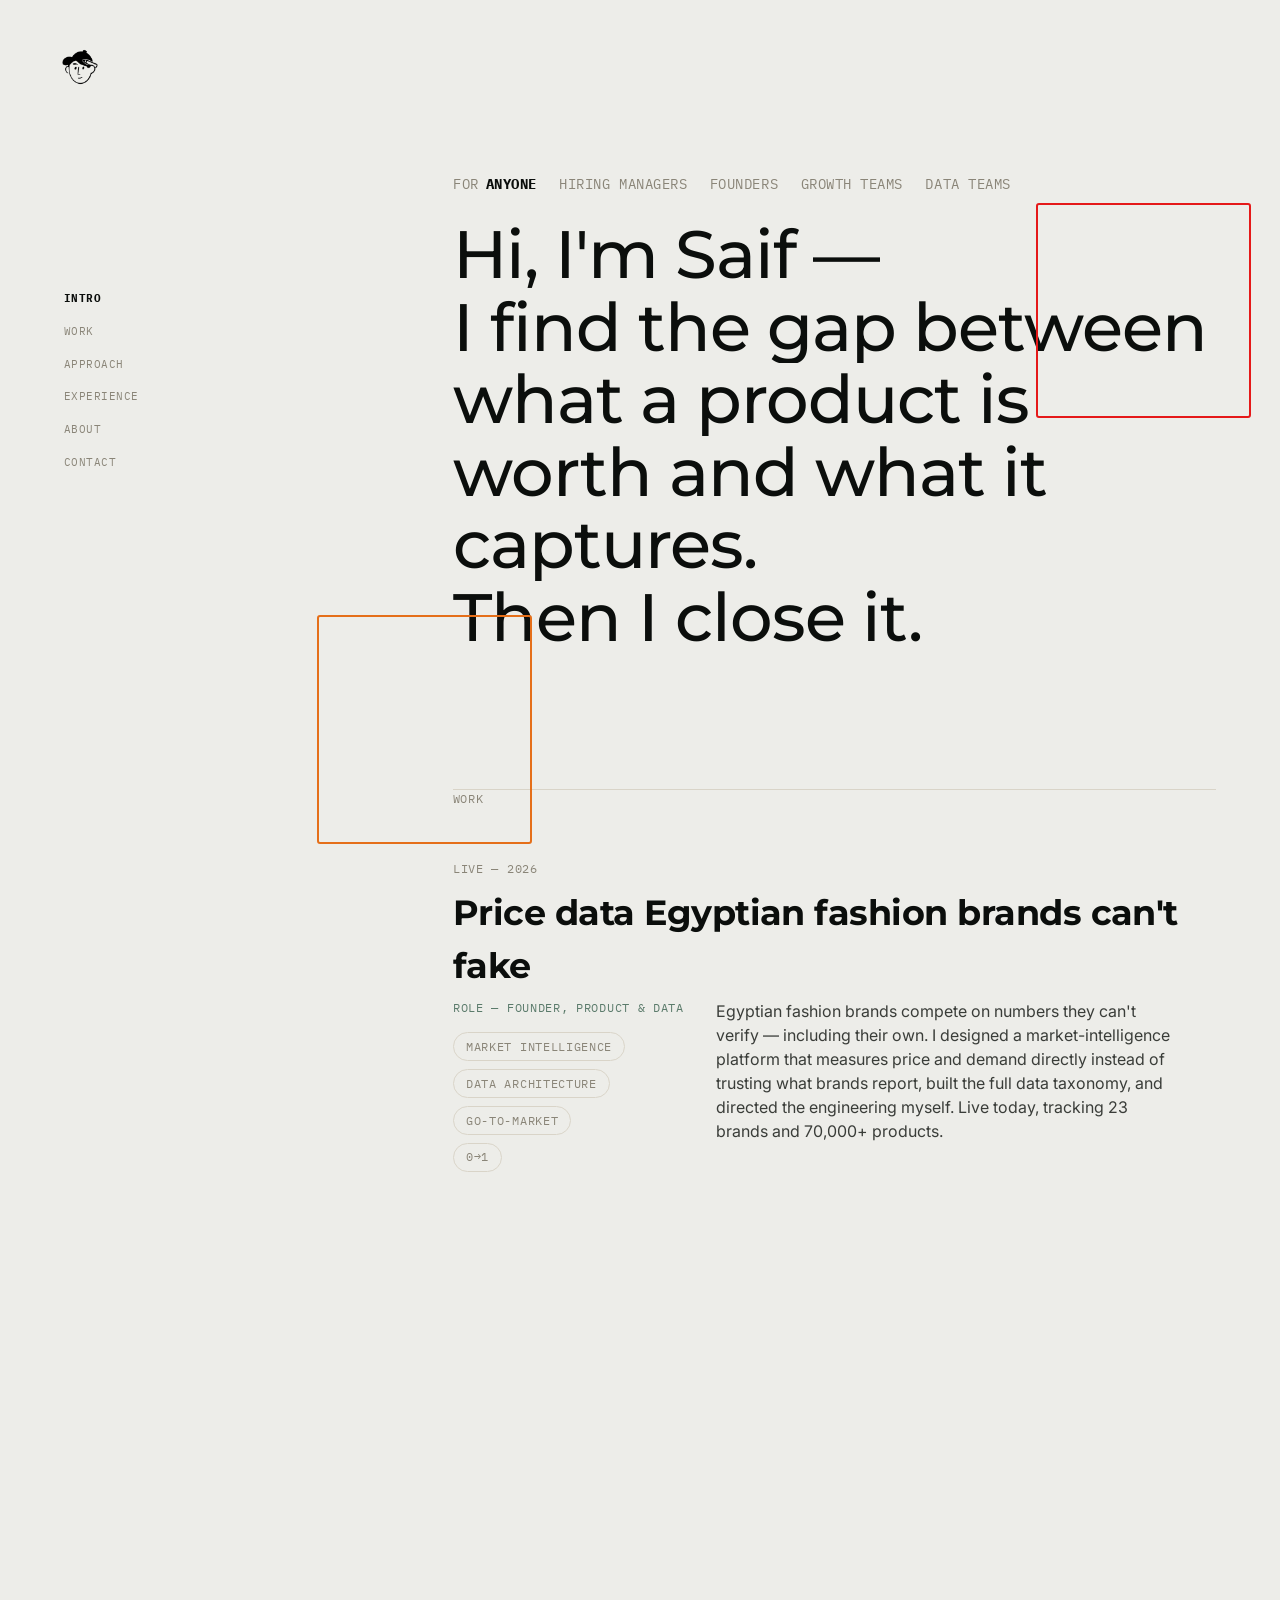
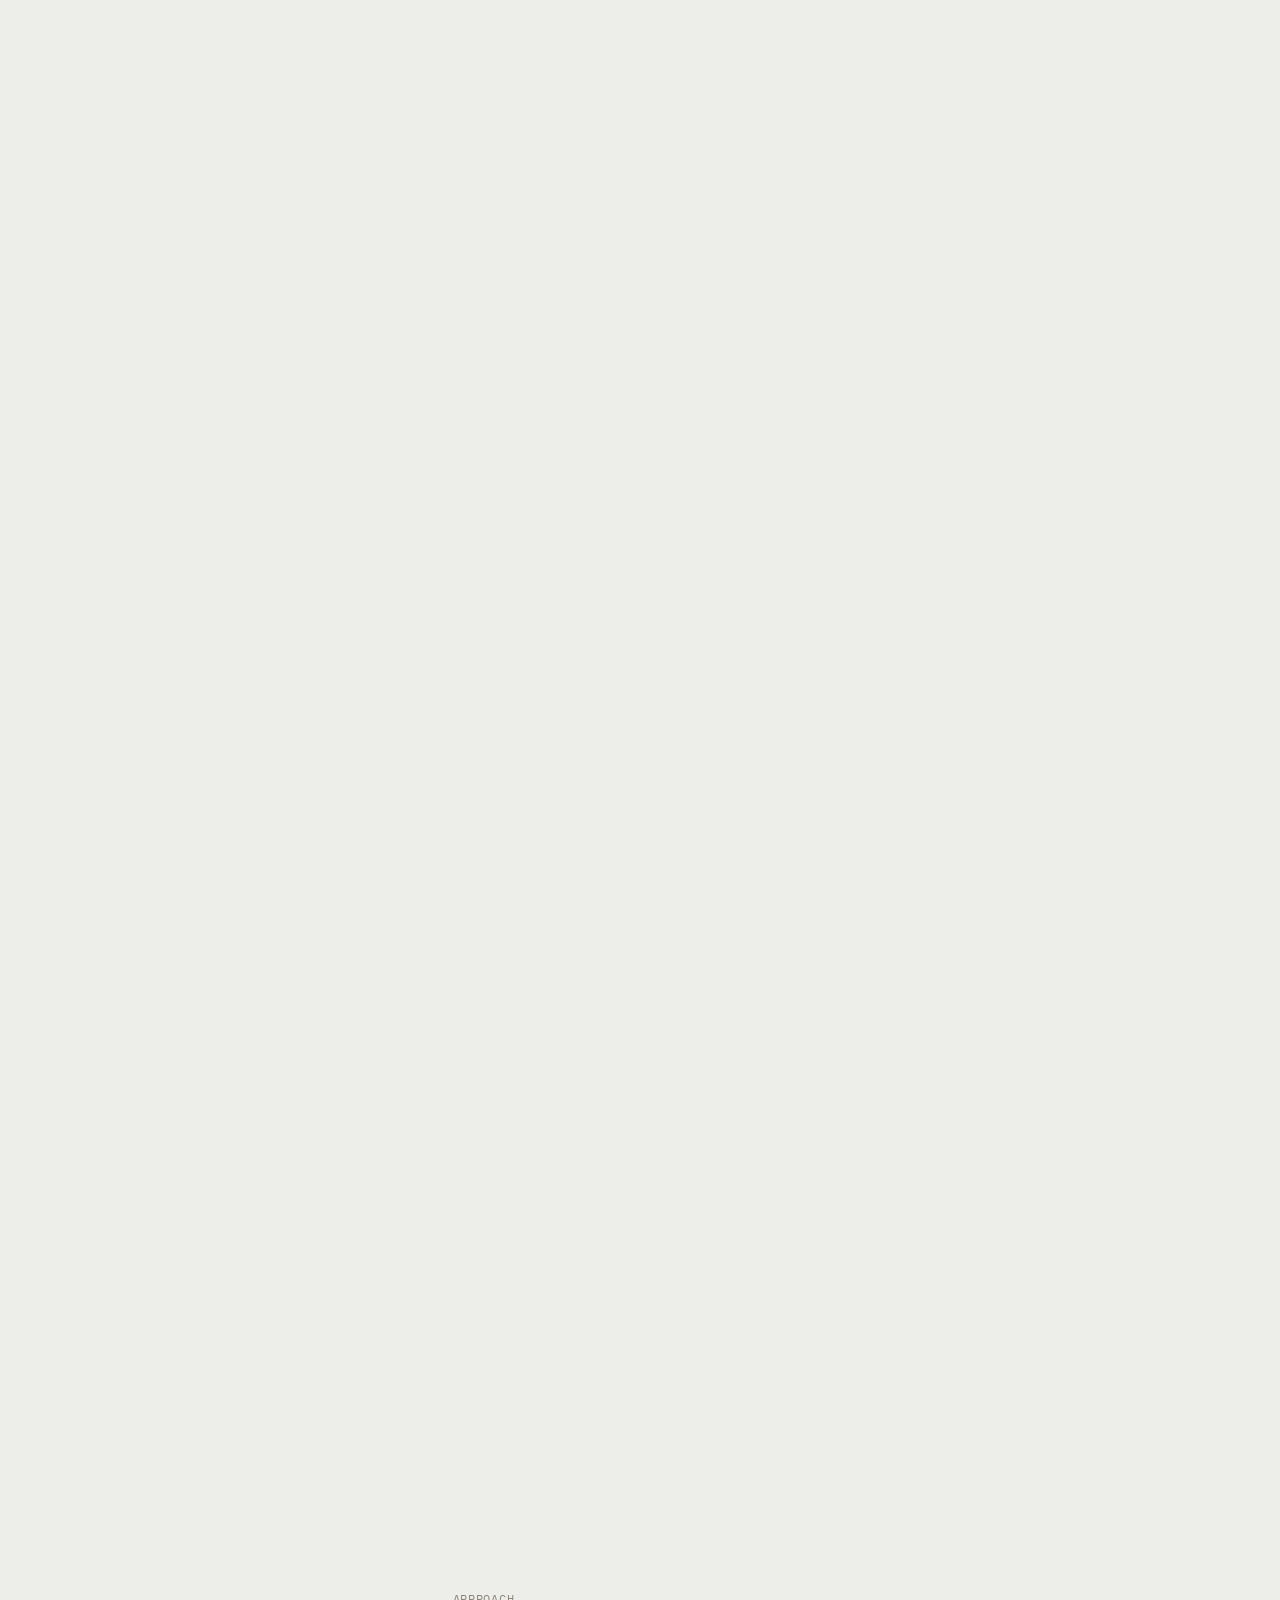
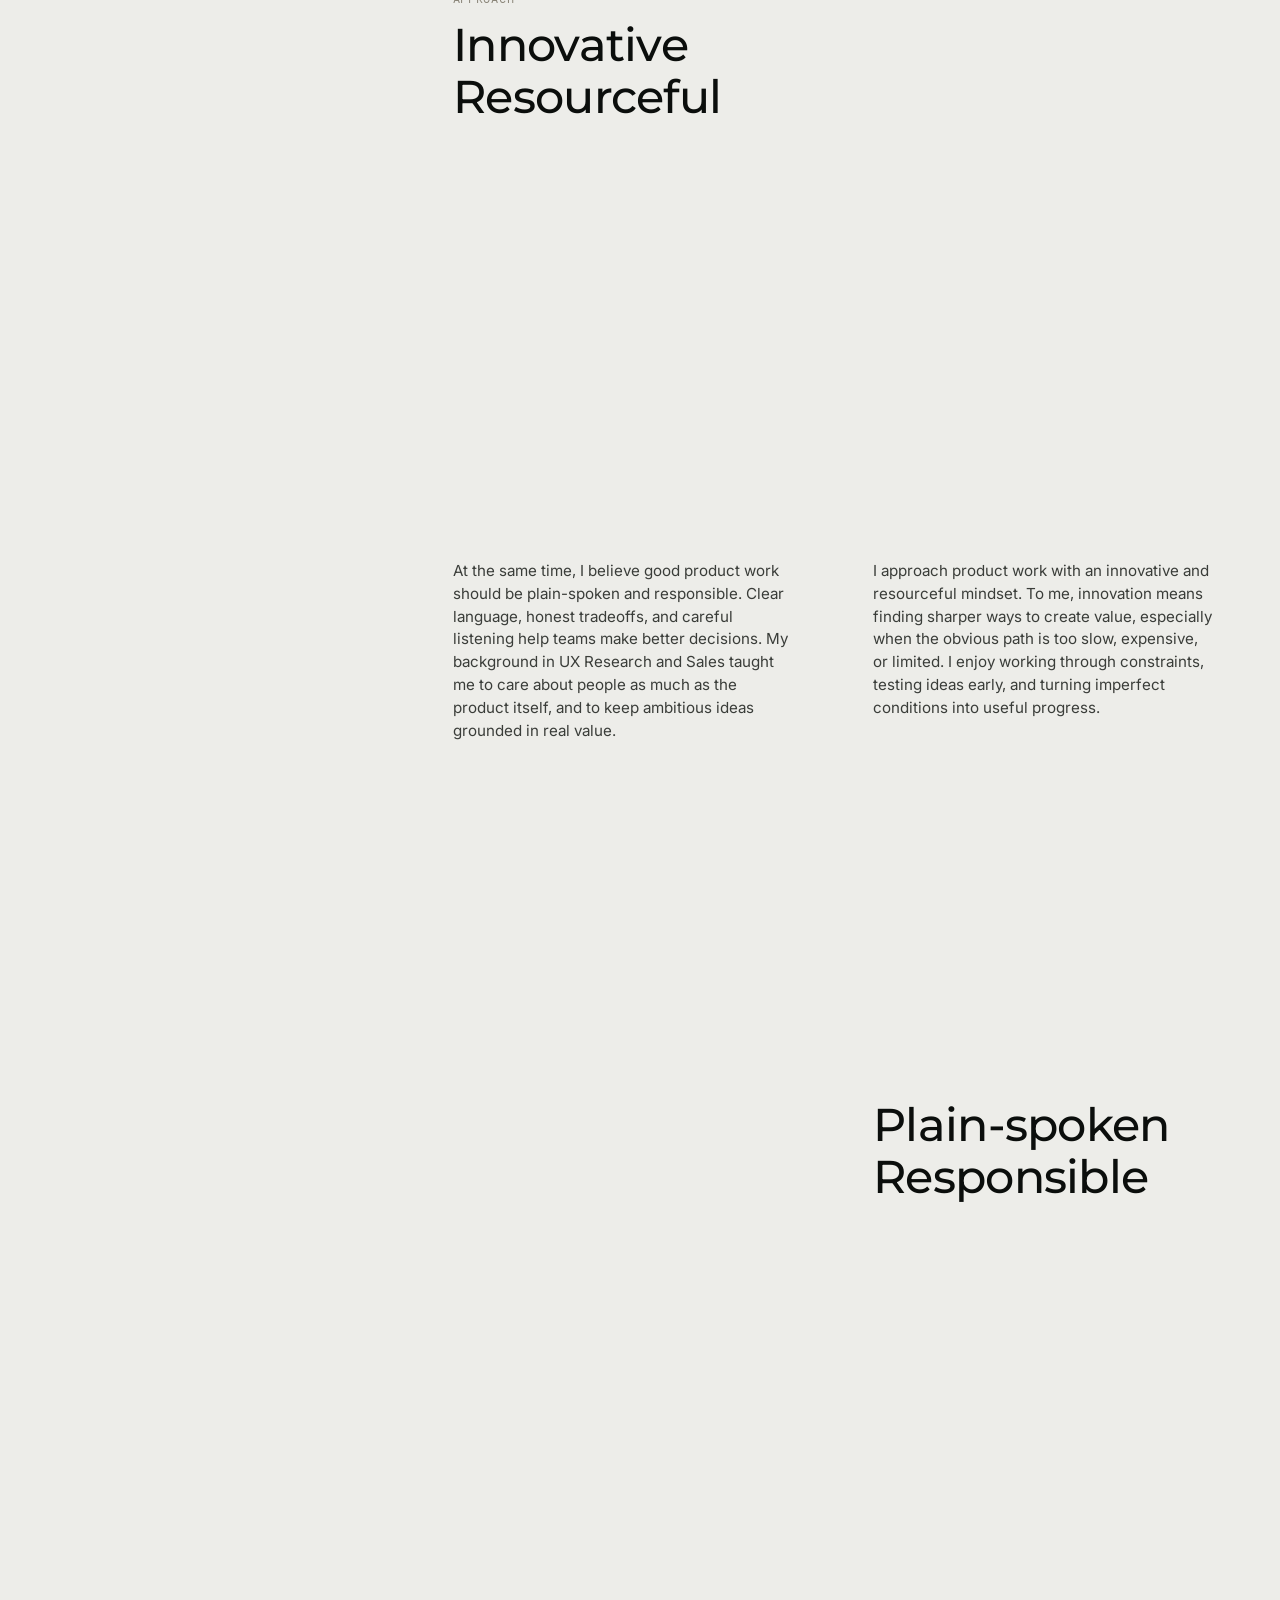
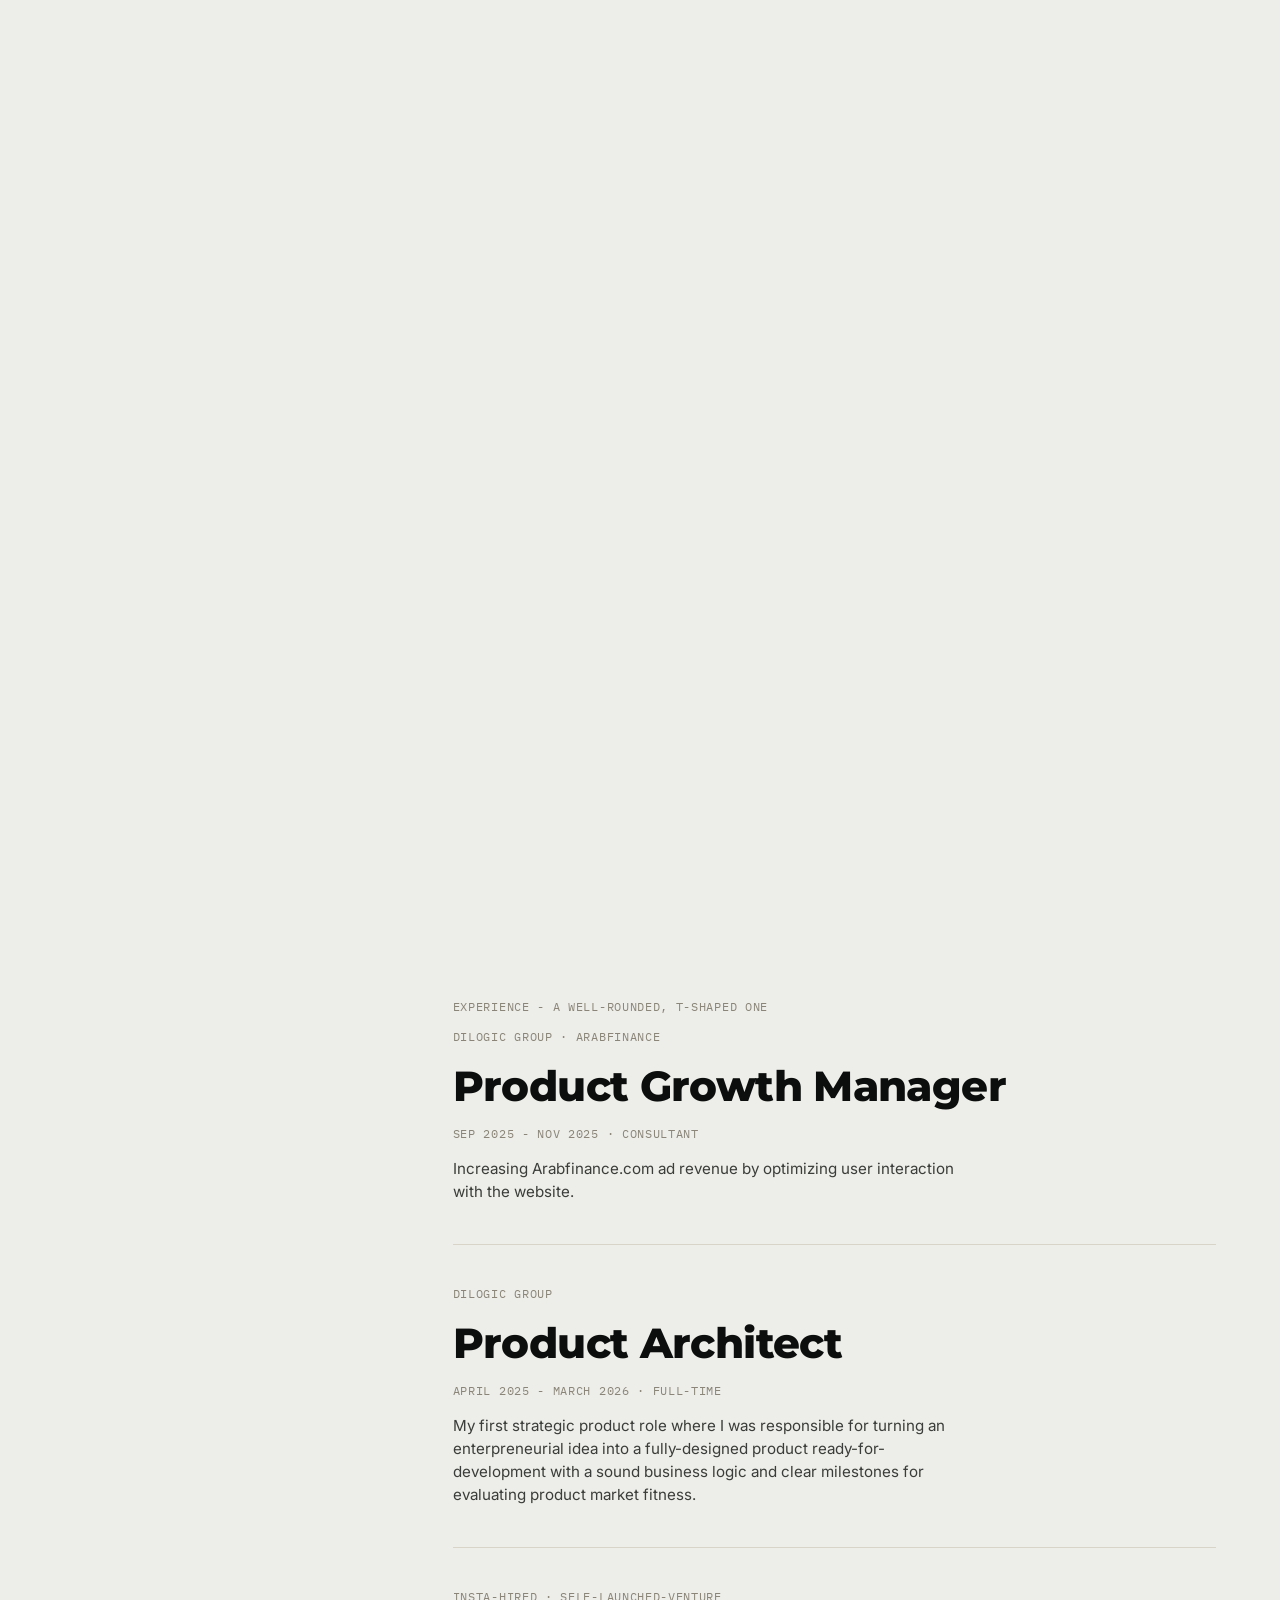
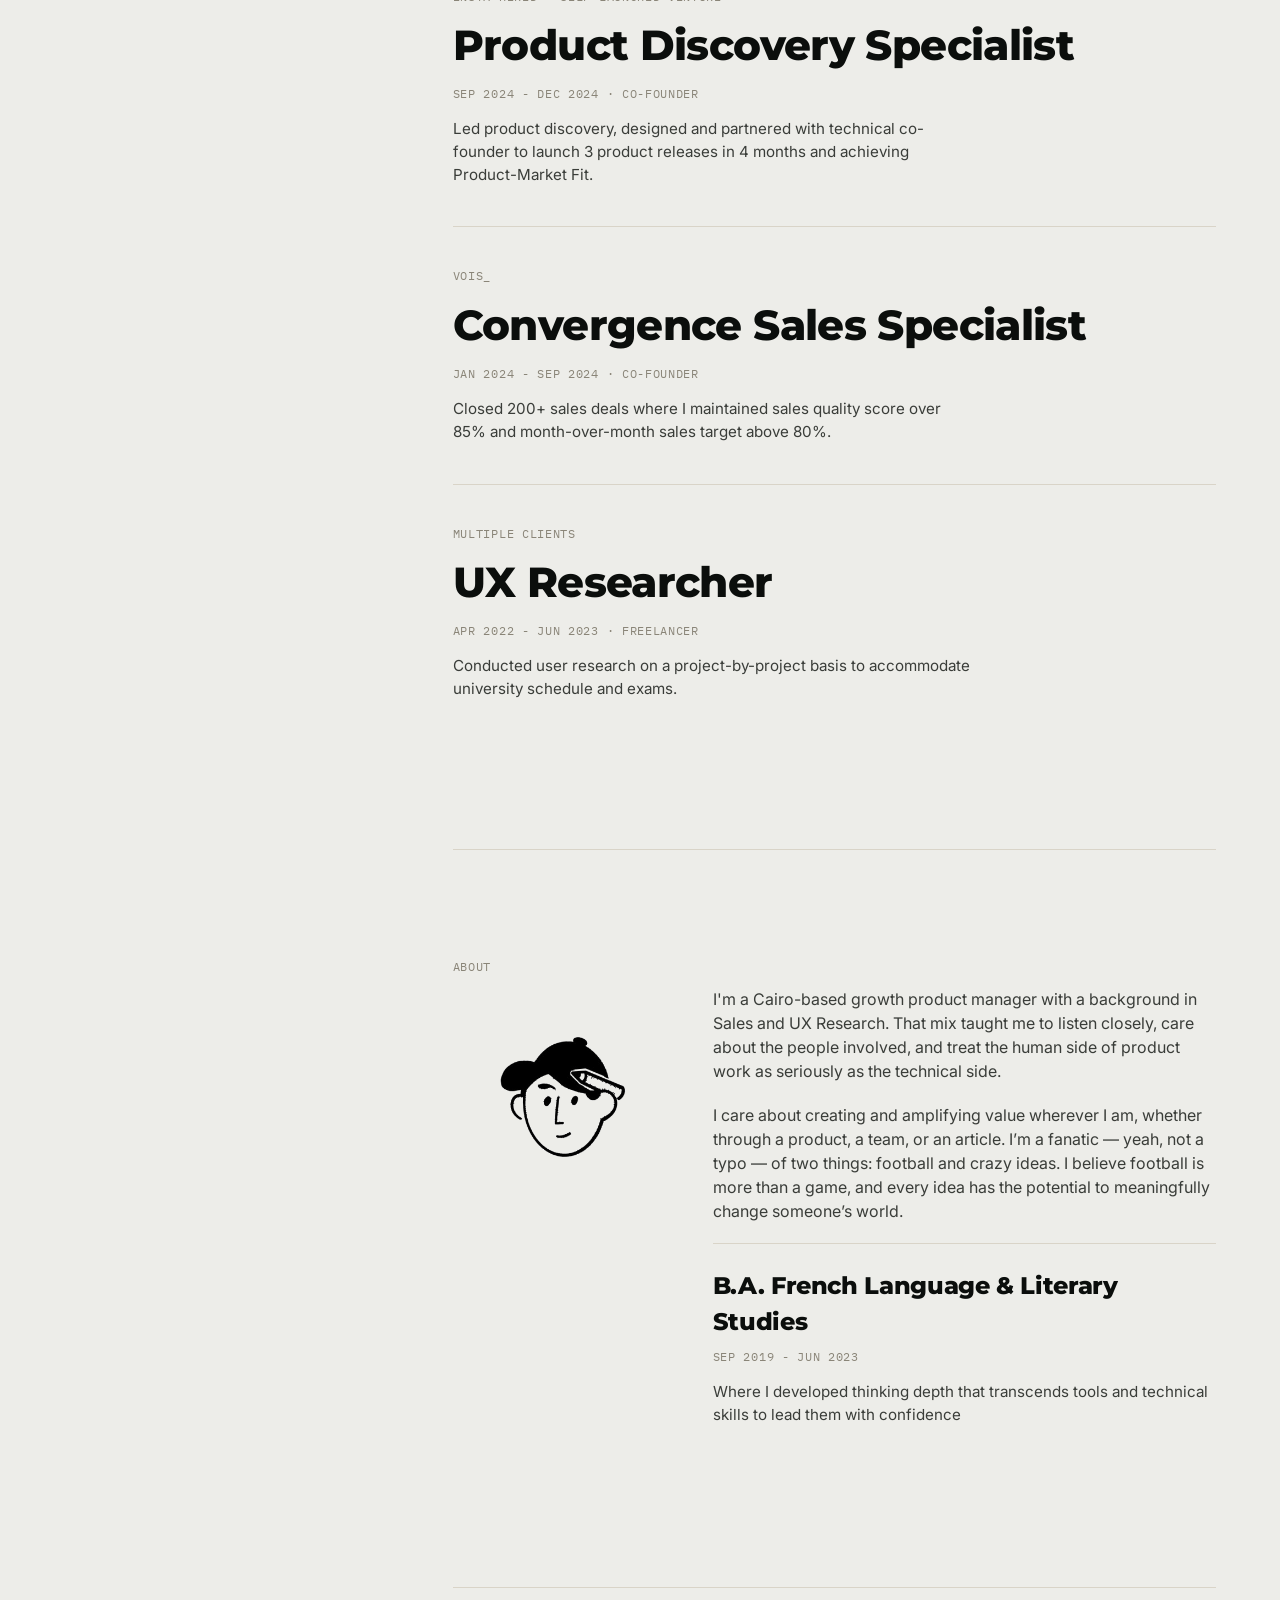
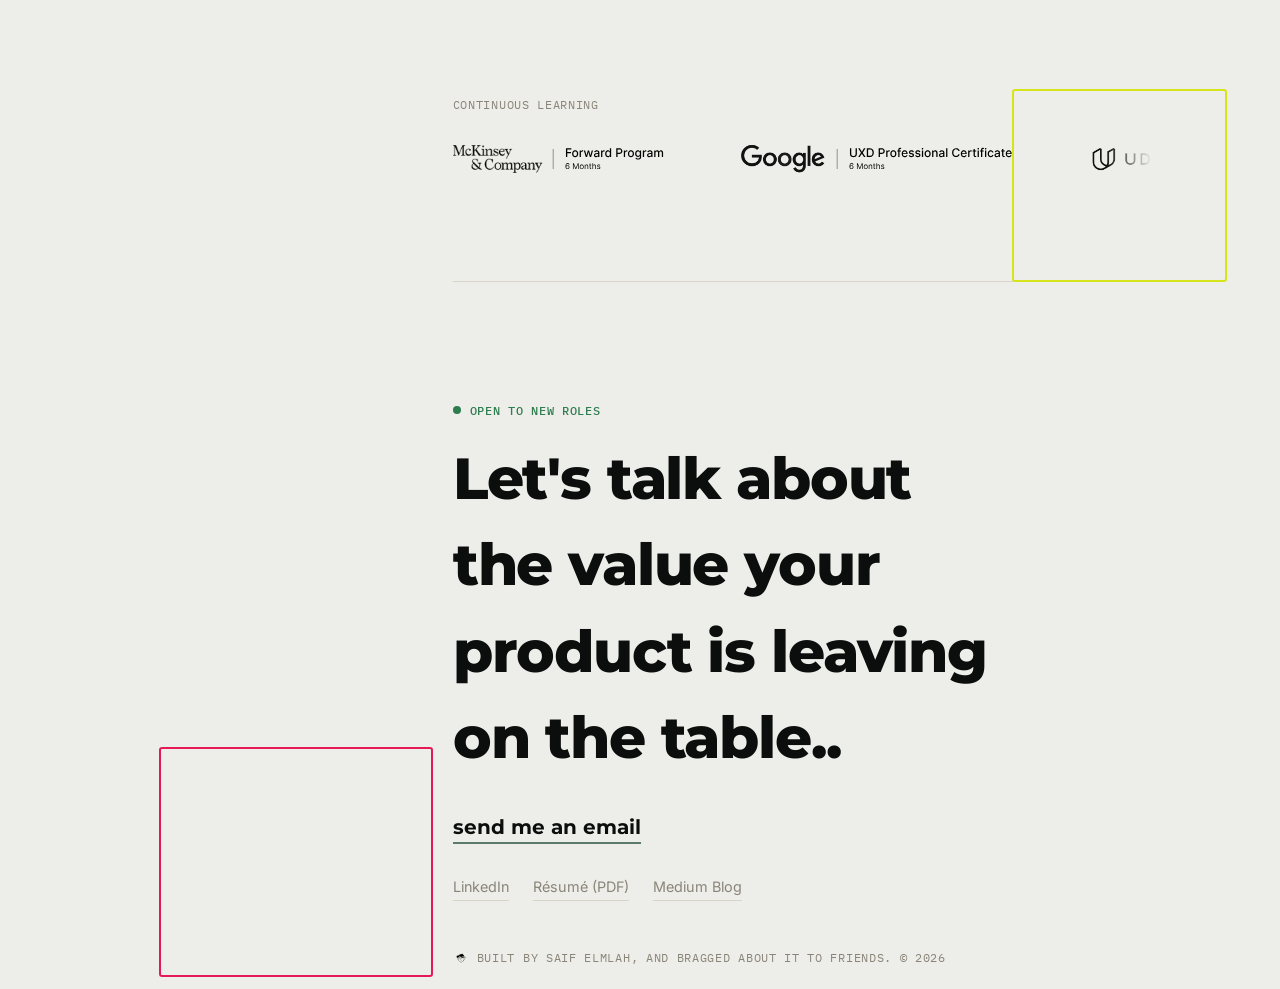
==== commit c9a1fbb4: "Update index.html" ====
--- a/index.html
+++ b/index.html
@@ -33,7 +33,7 @@
     <span class="splash__name">Saif Elmlah</span>
   </div>
   <p class="splash__title">
-    Growth Product Manager
+    0 to 1 Product Manager
     <span class="splash__rule" aria-hidden="true"></span>
   </p>
 </div>
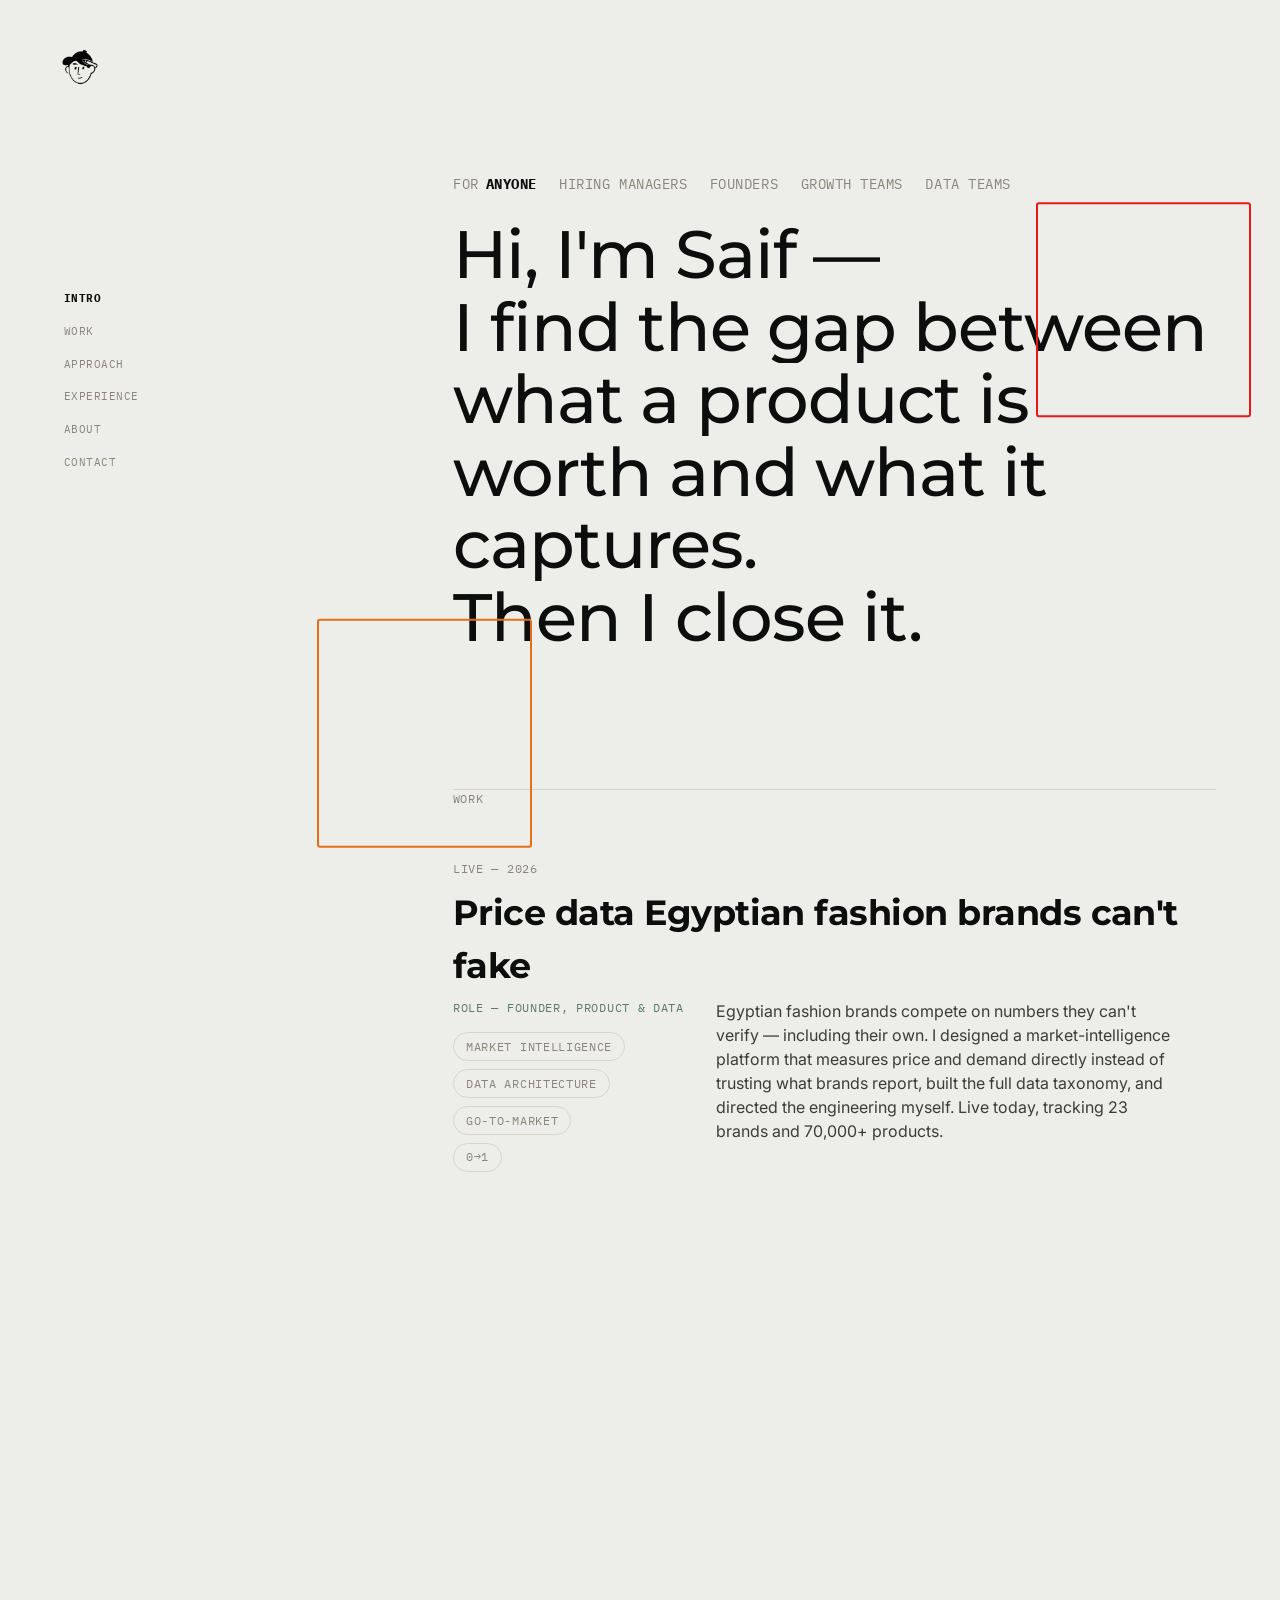
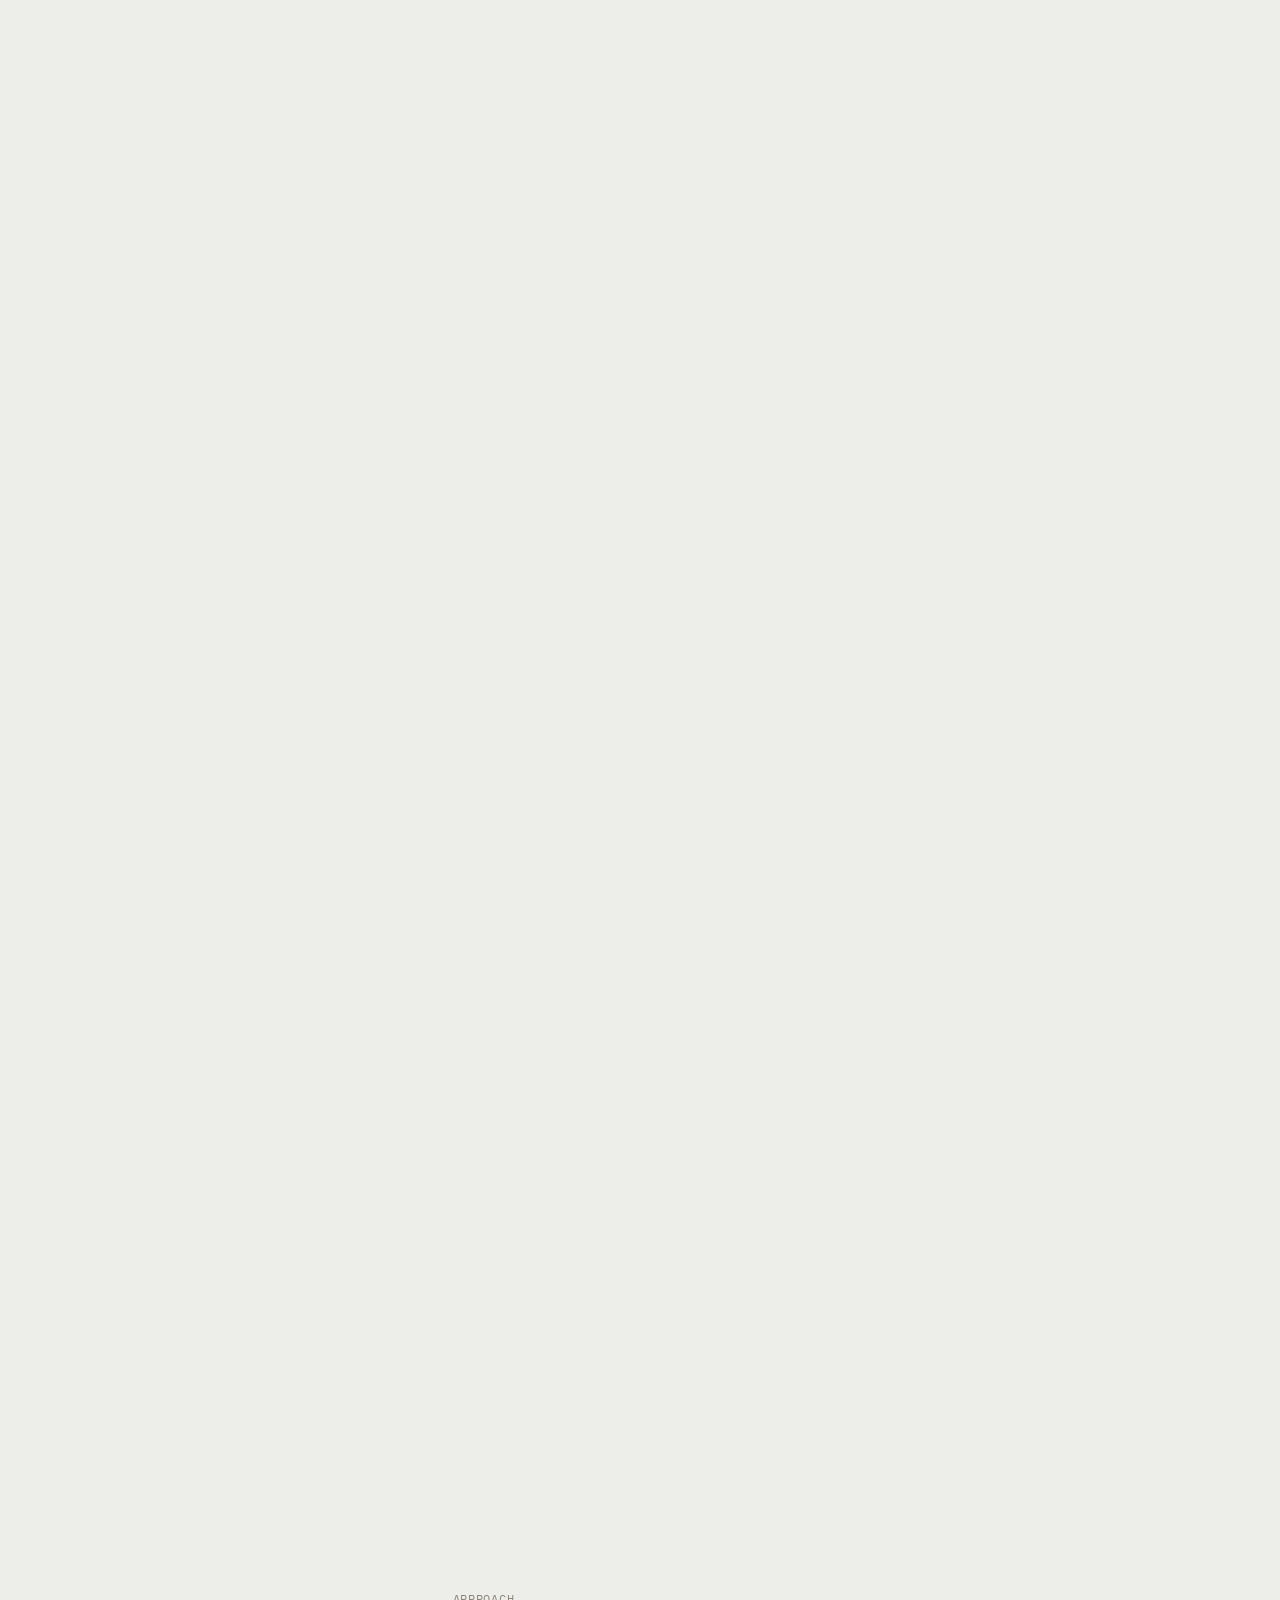
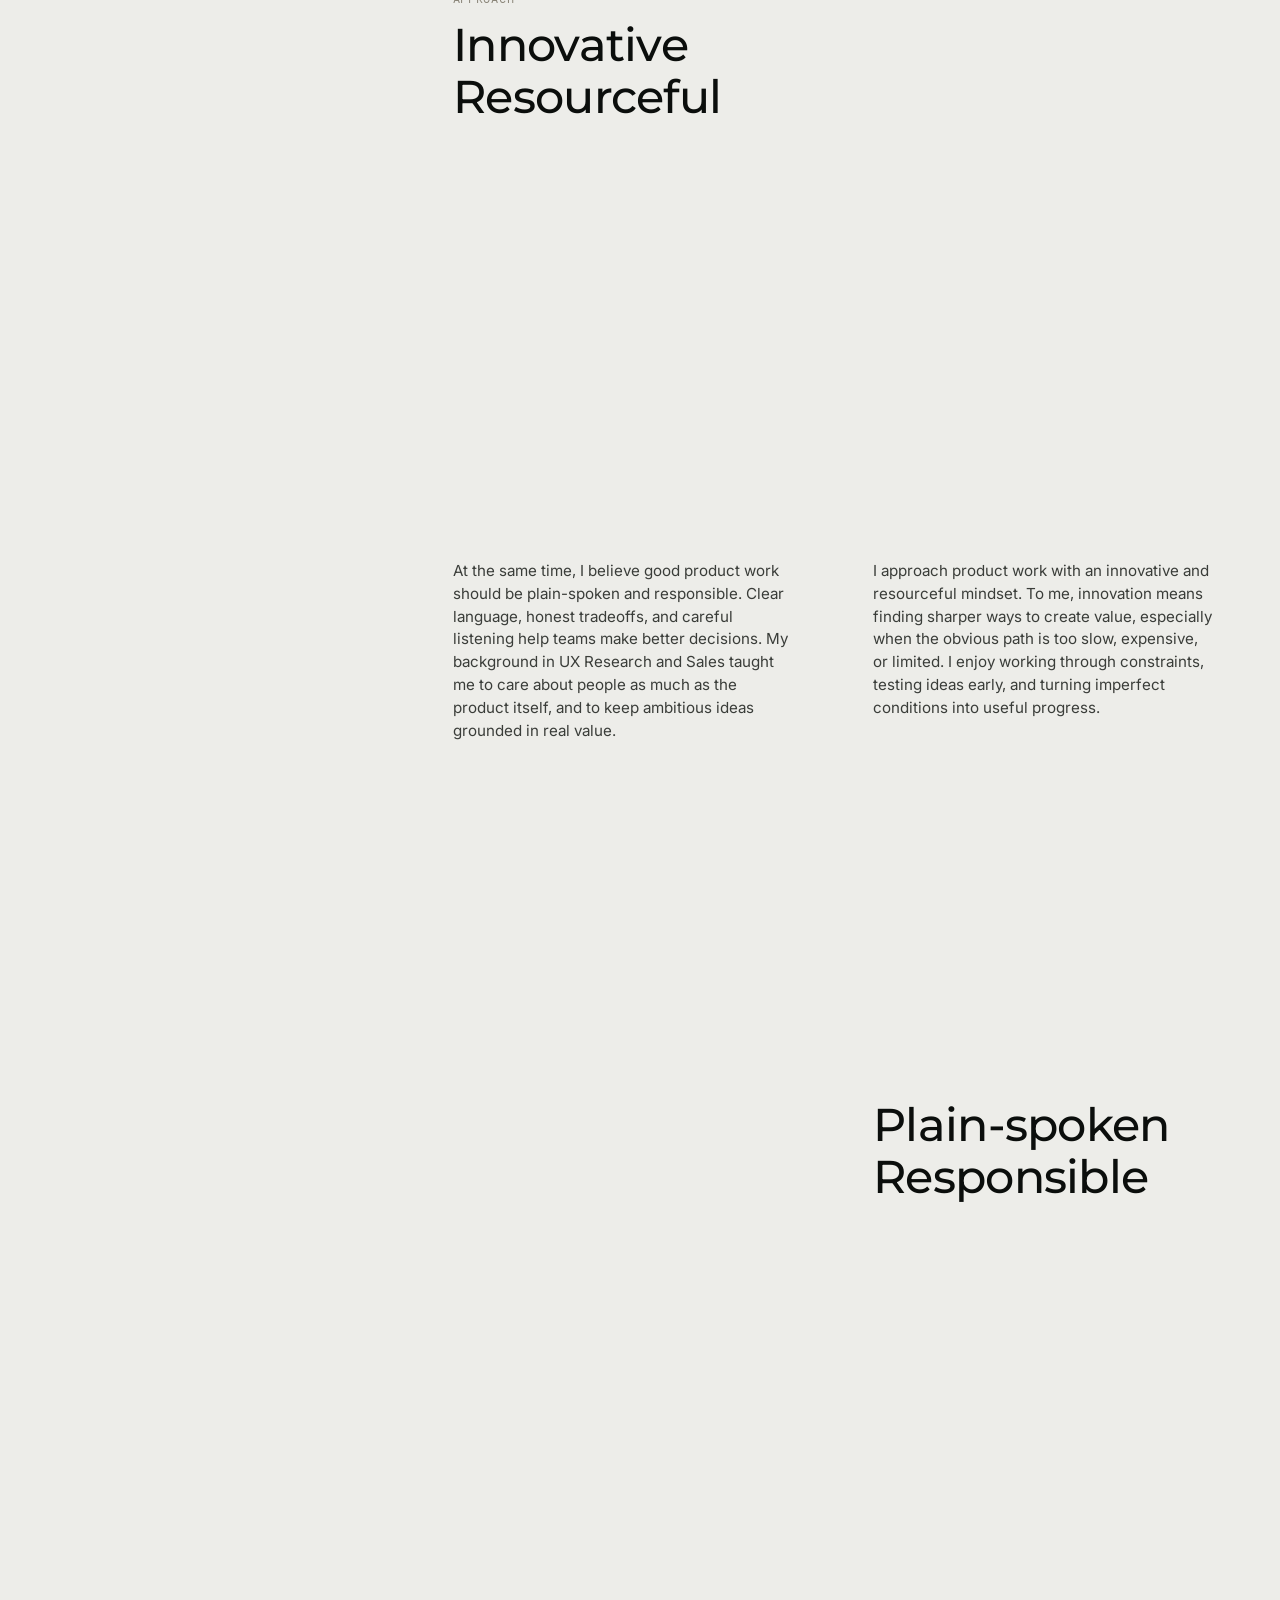
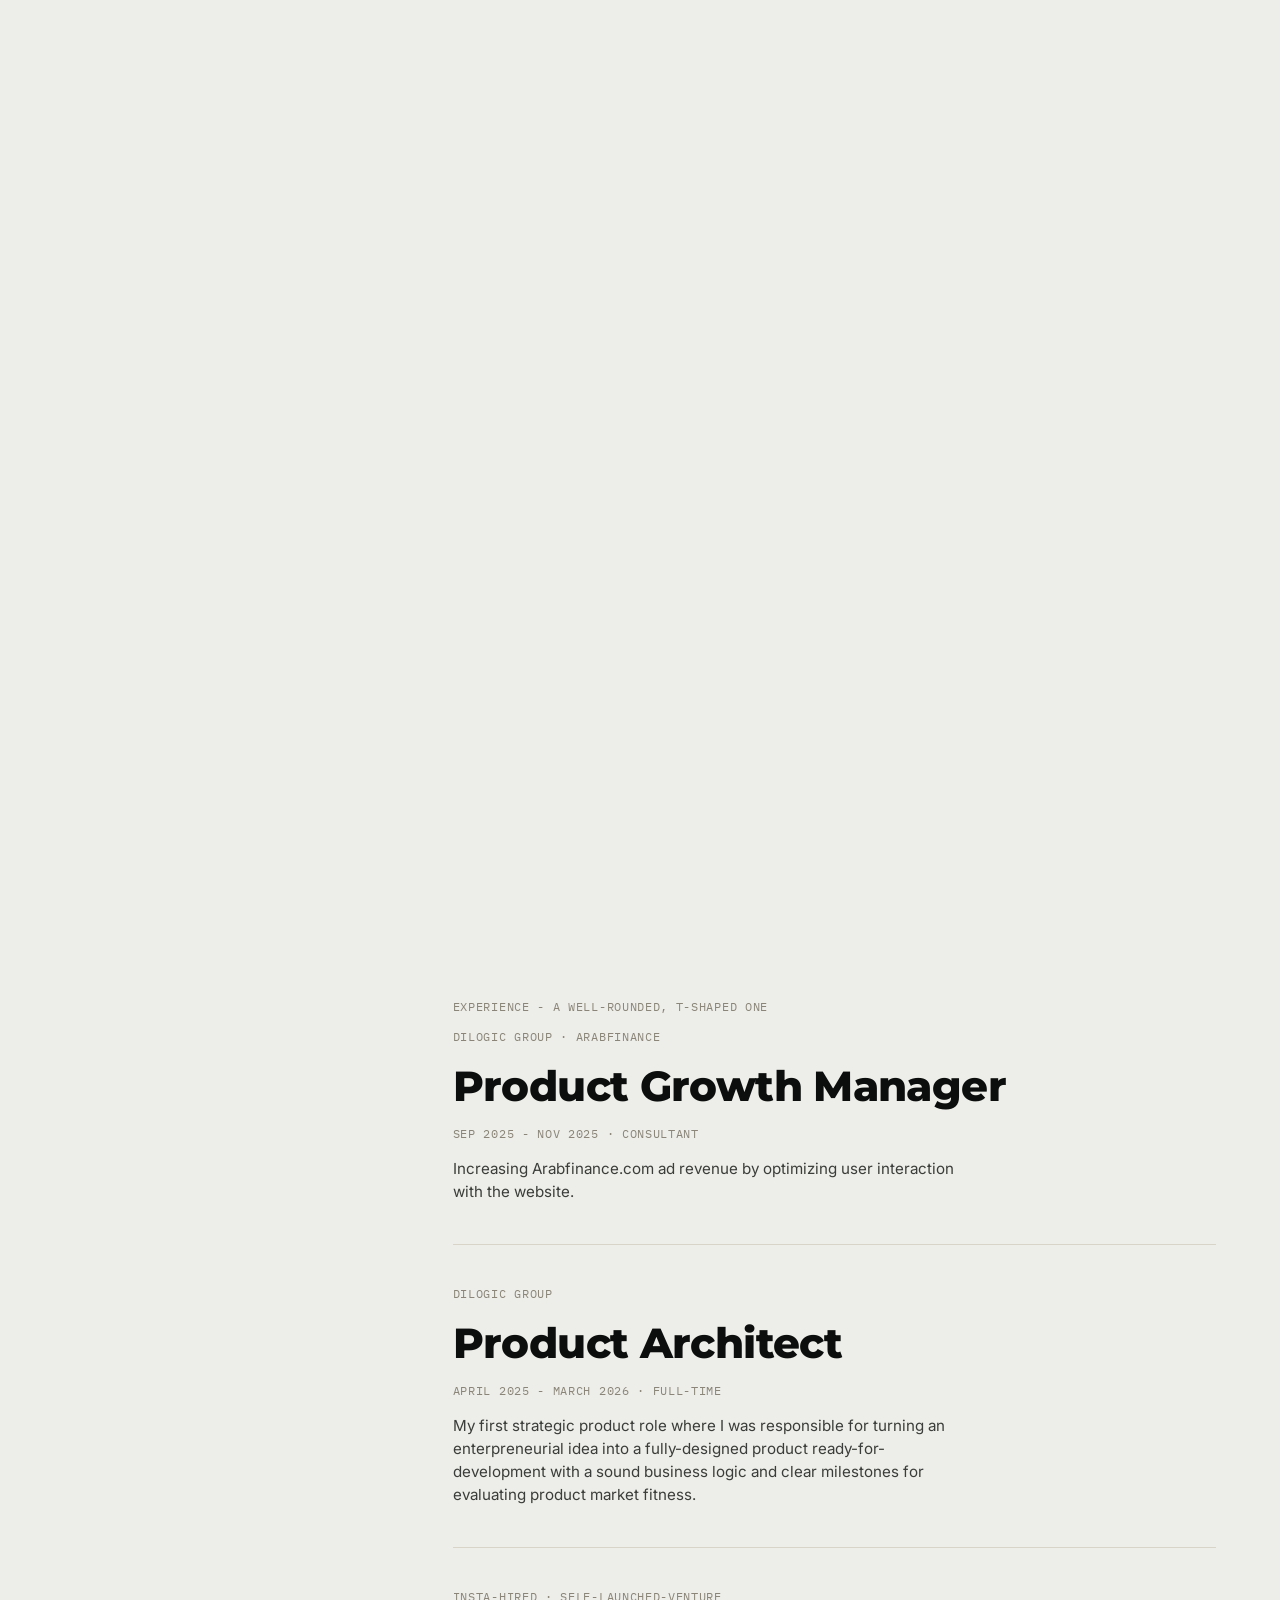
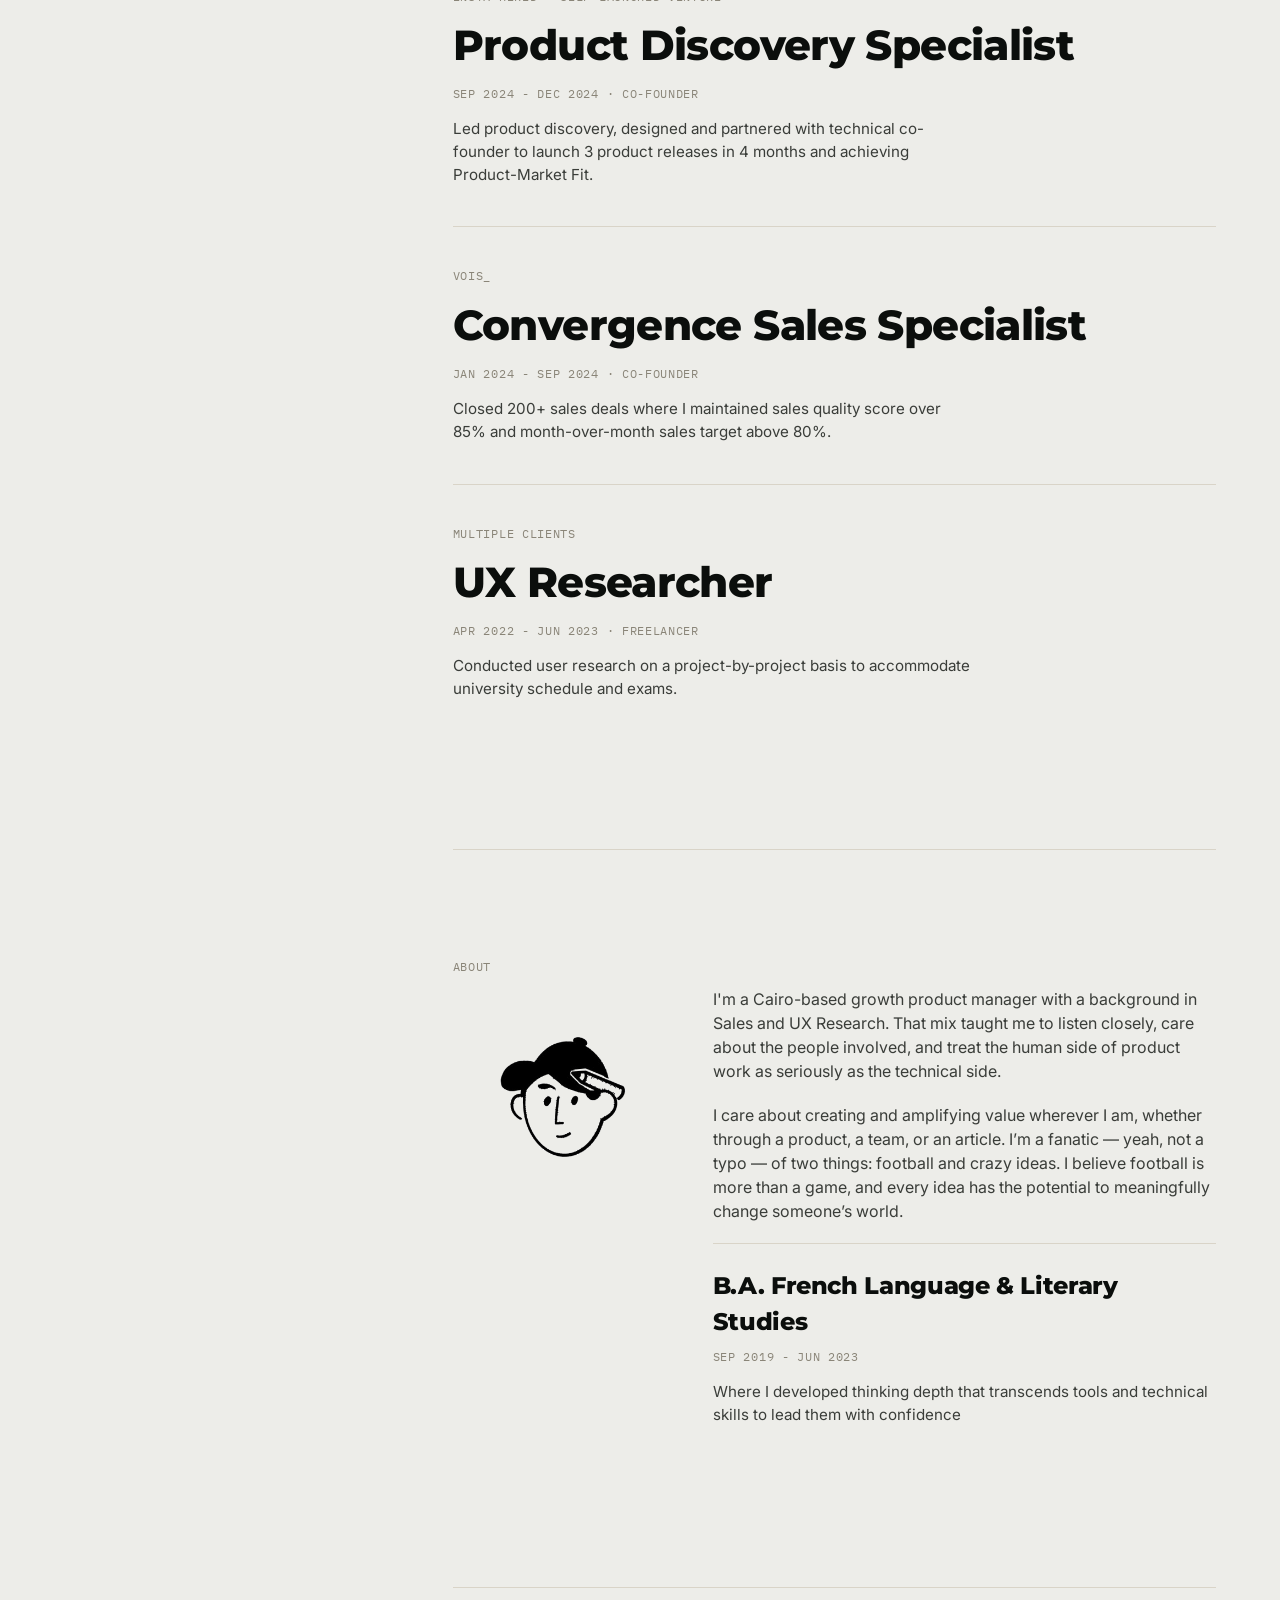
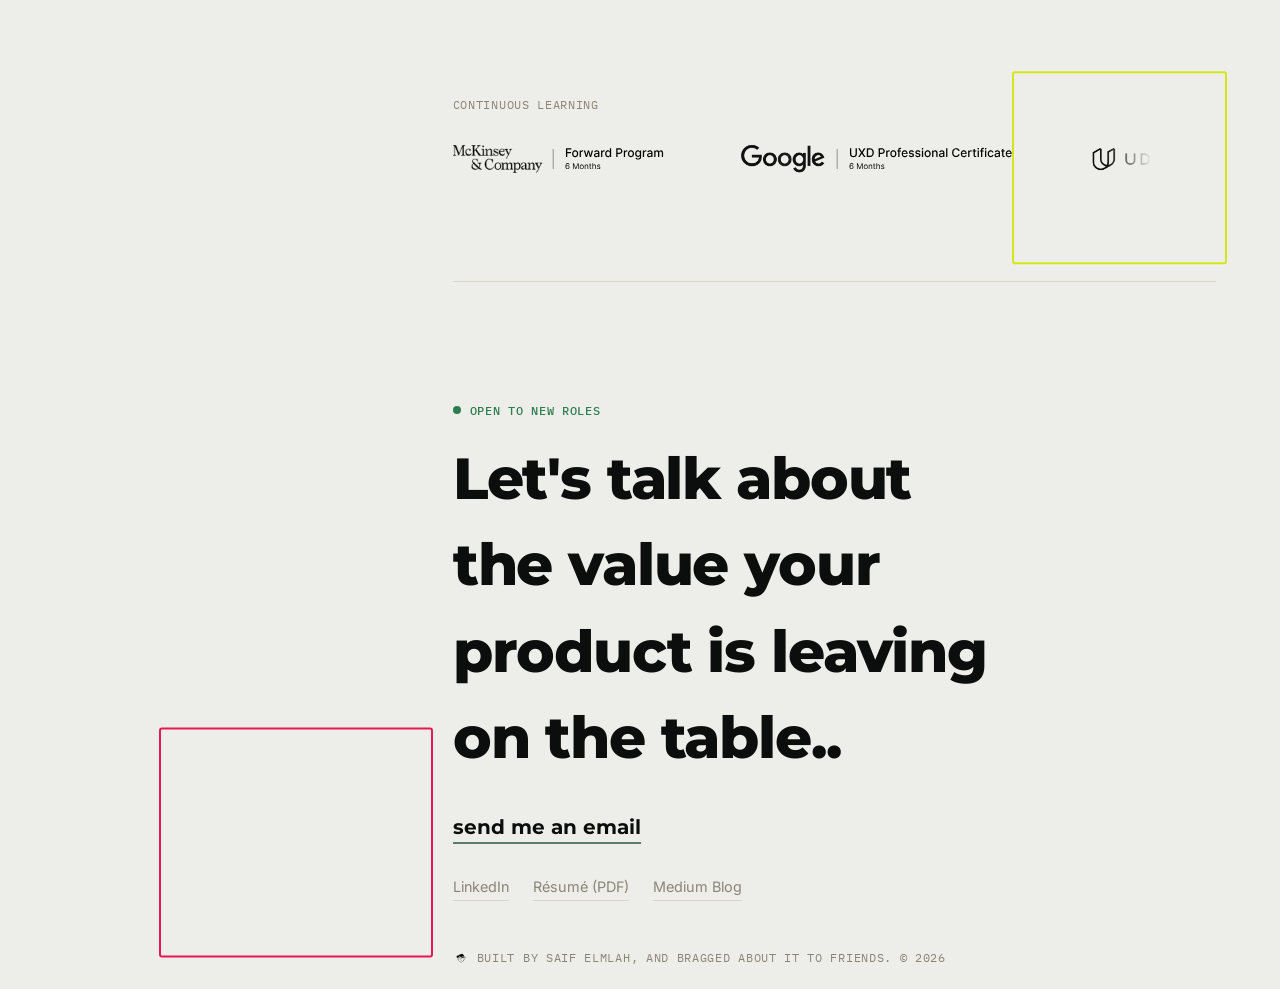
==== commit e51205e6: "Update résumé link to download CV file" ====
--- a/index.html
+++ b/index.html
@@ -330,7 +330,7 @@
     <a class="contact__email" href="mailto:momar9055@gmail.com">send me an email</a>
     <div class="contact__links">
       <a href="https://www.linkedin.com/in/saif-elmlah/" target="_blank" rel="noopener">LinkedIn</a>
-      <a href="#" target="_blank" rel="noopener">Résumé (PDF)</a>
+      <a href="assets/Saif_Elmlah_CV.docx" download>Résumé (PDF)</a>
       <a href="https://medium.com/@mala7" target="_blank" rel="noopener">Medium Blog</a>
     </div>
     <p class="colophon mono">
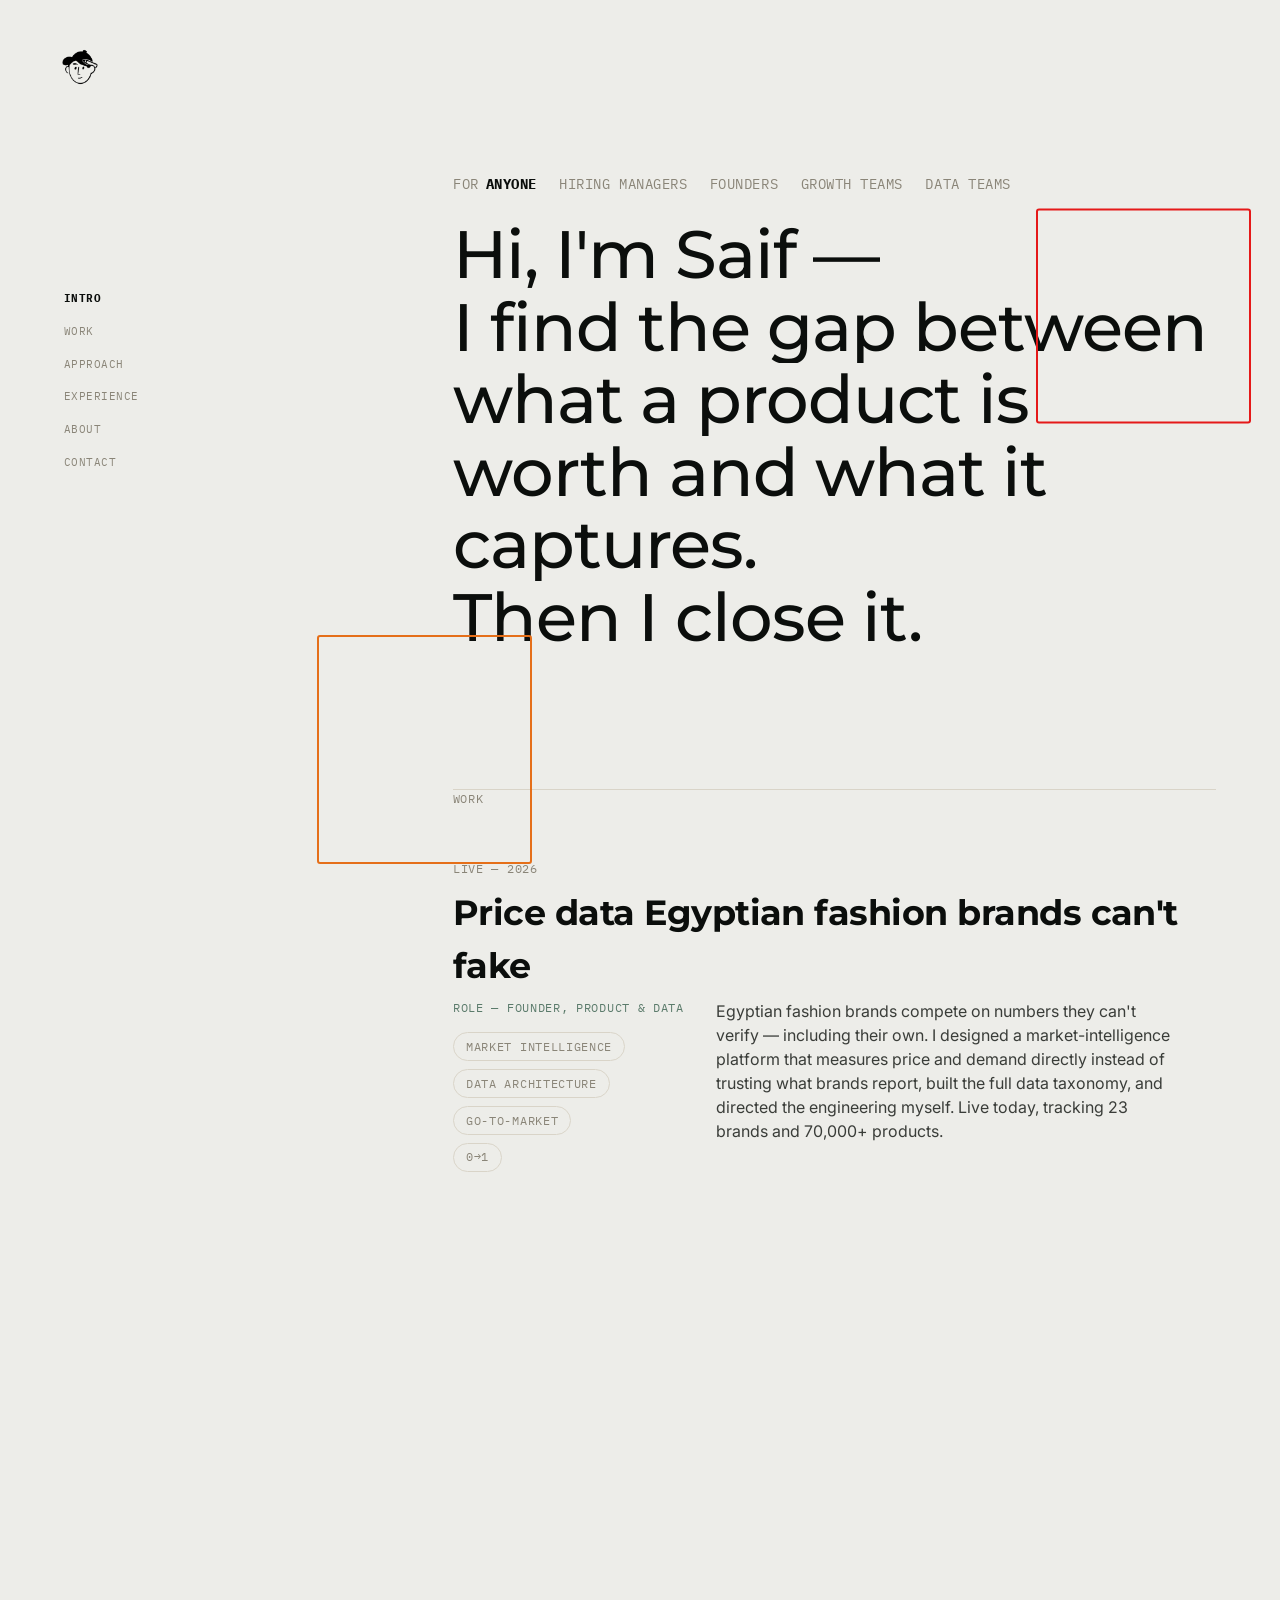
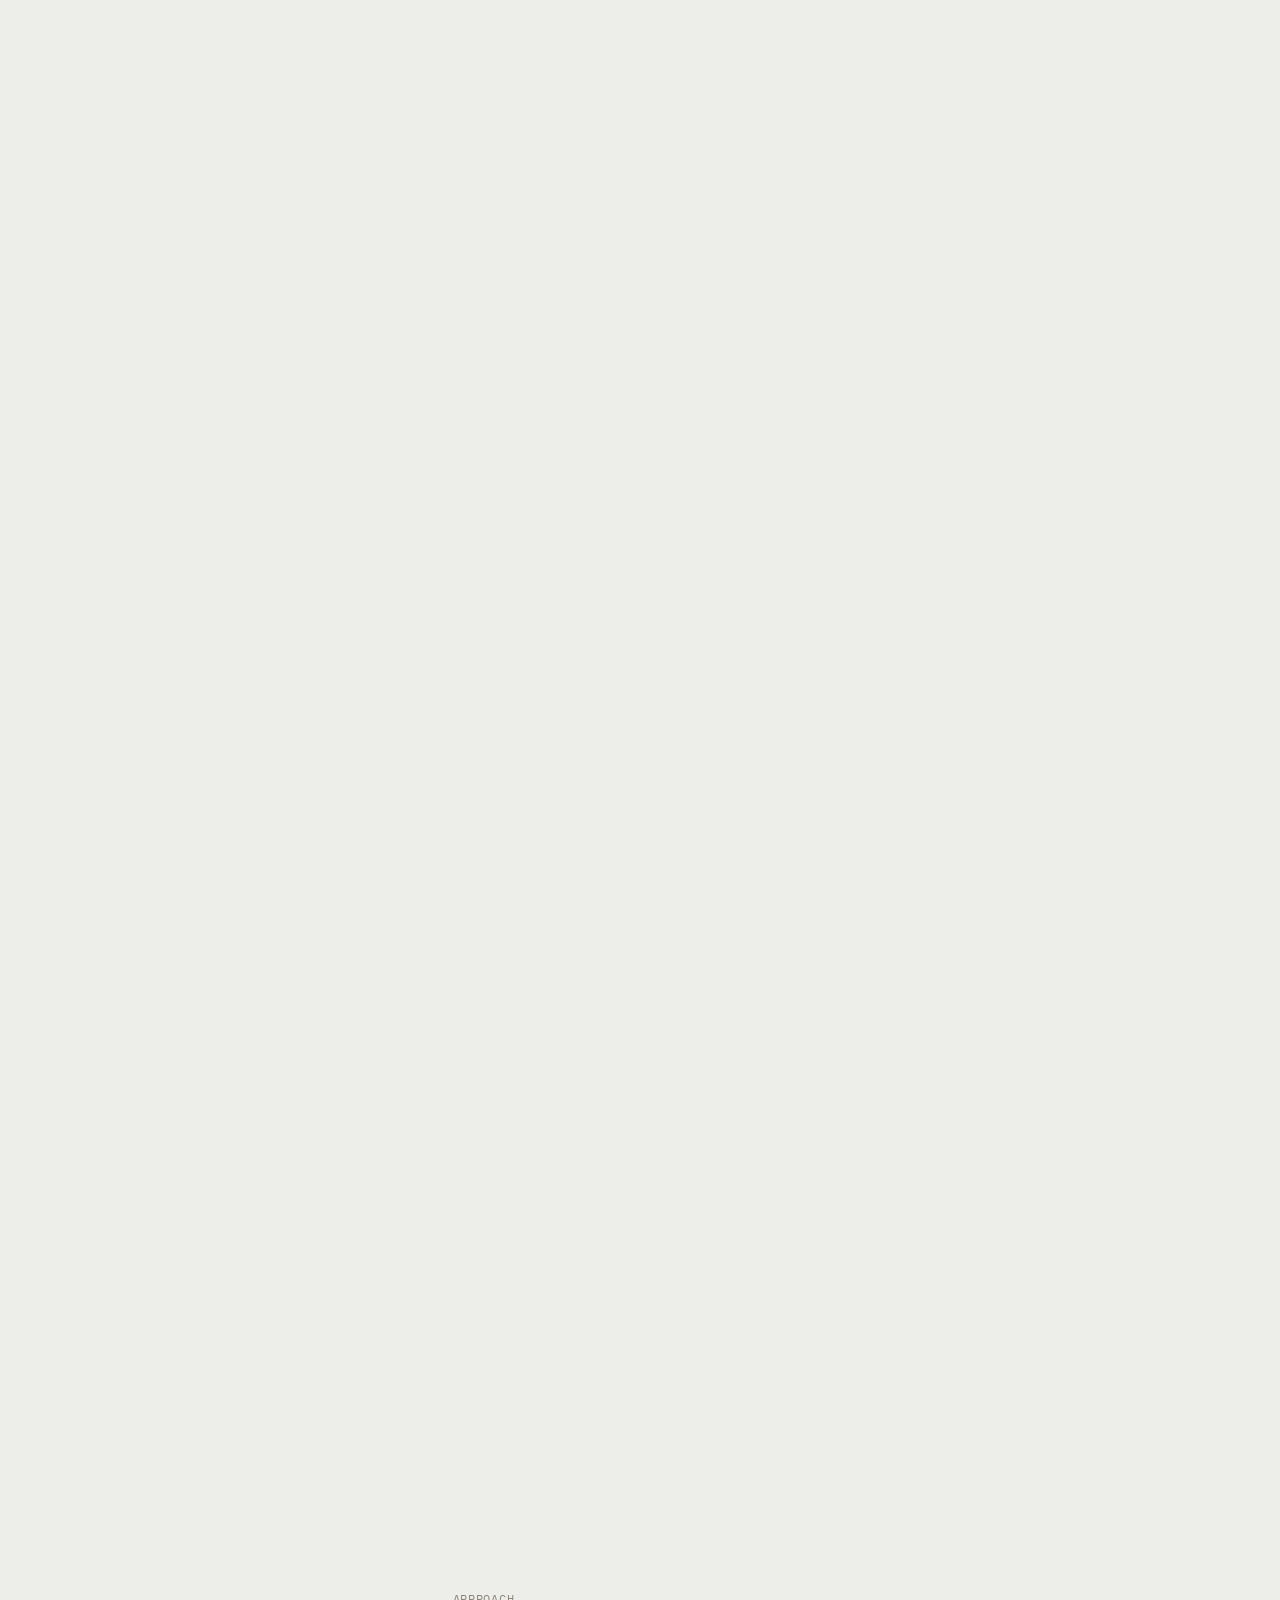
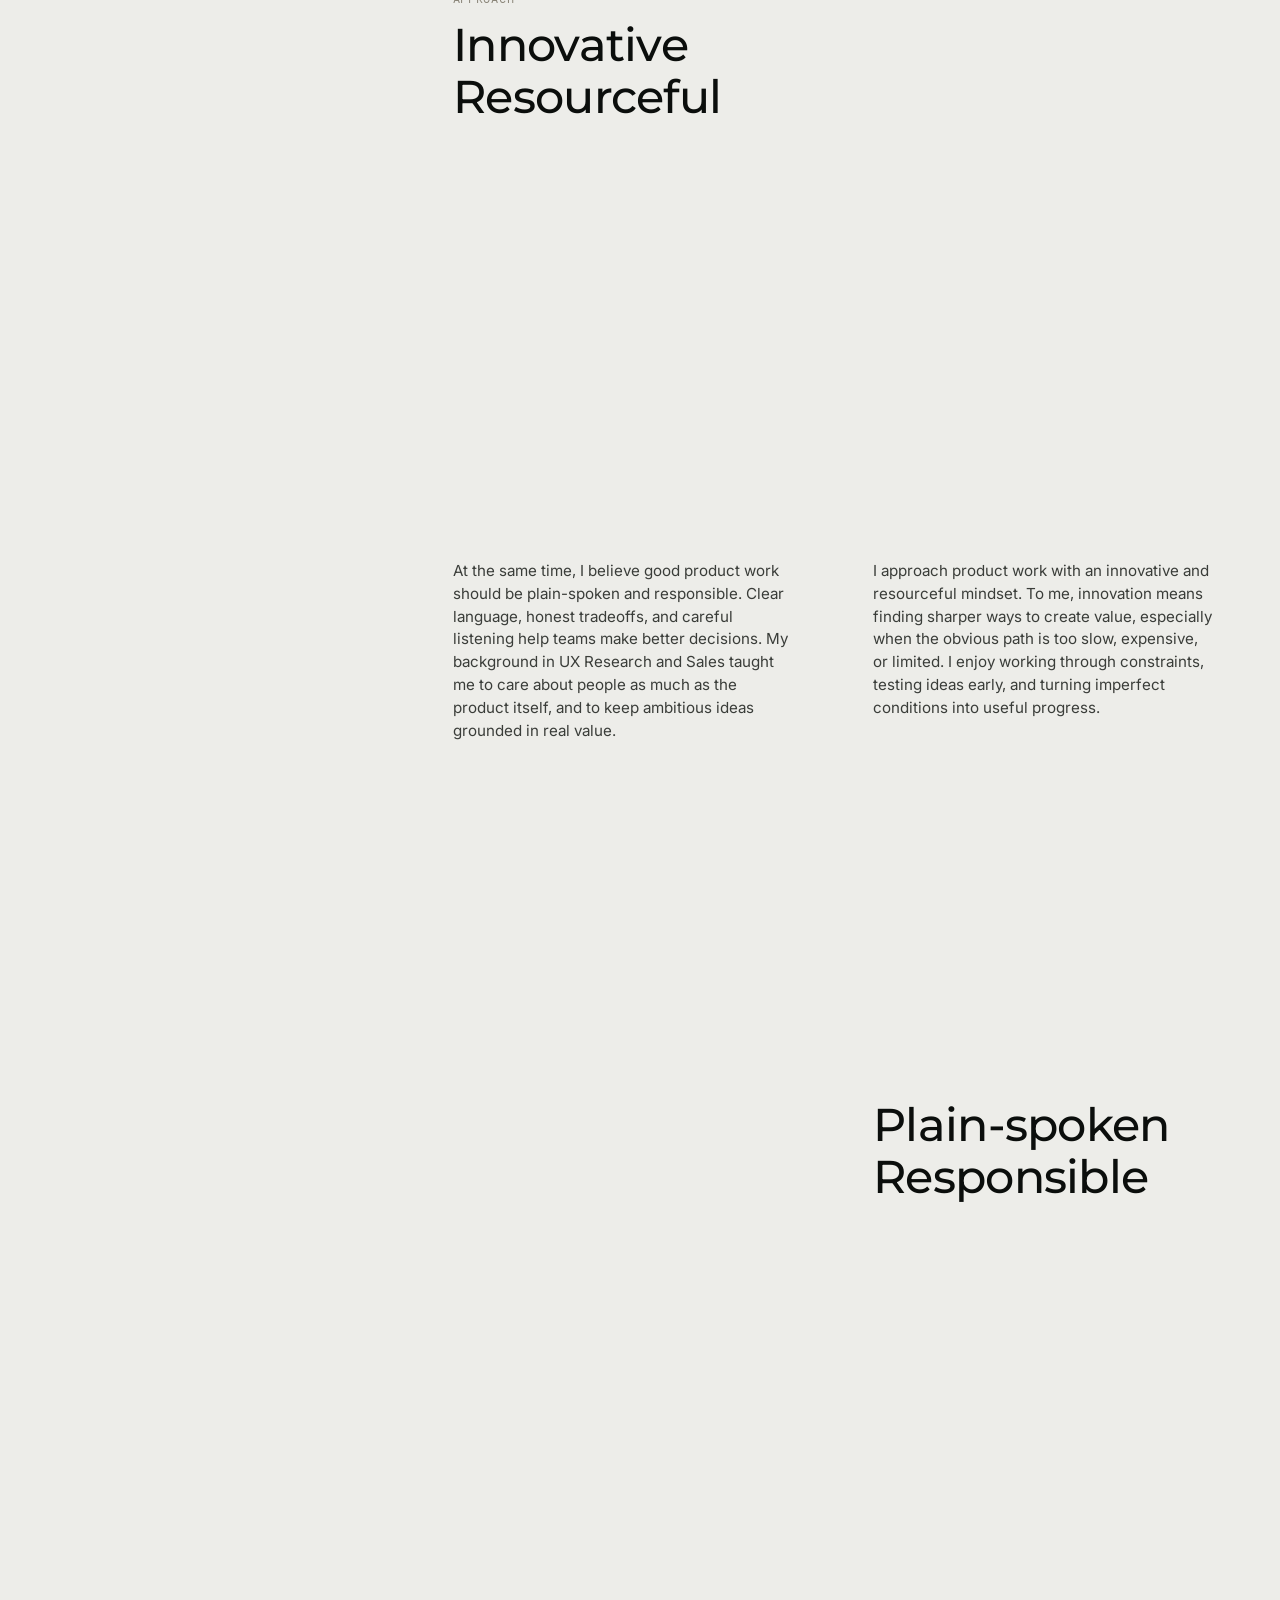
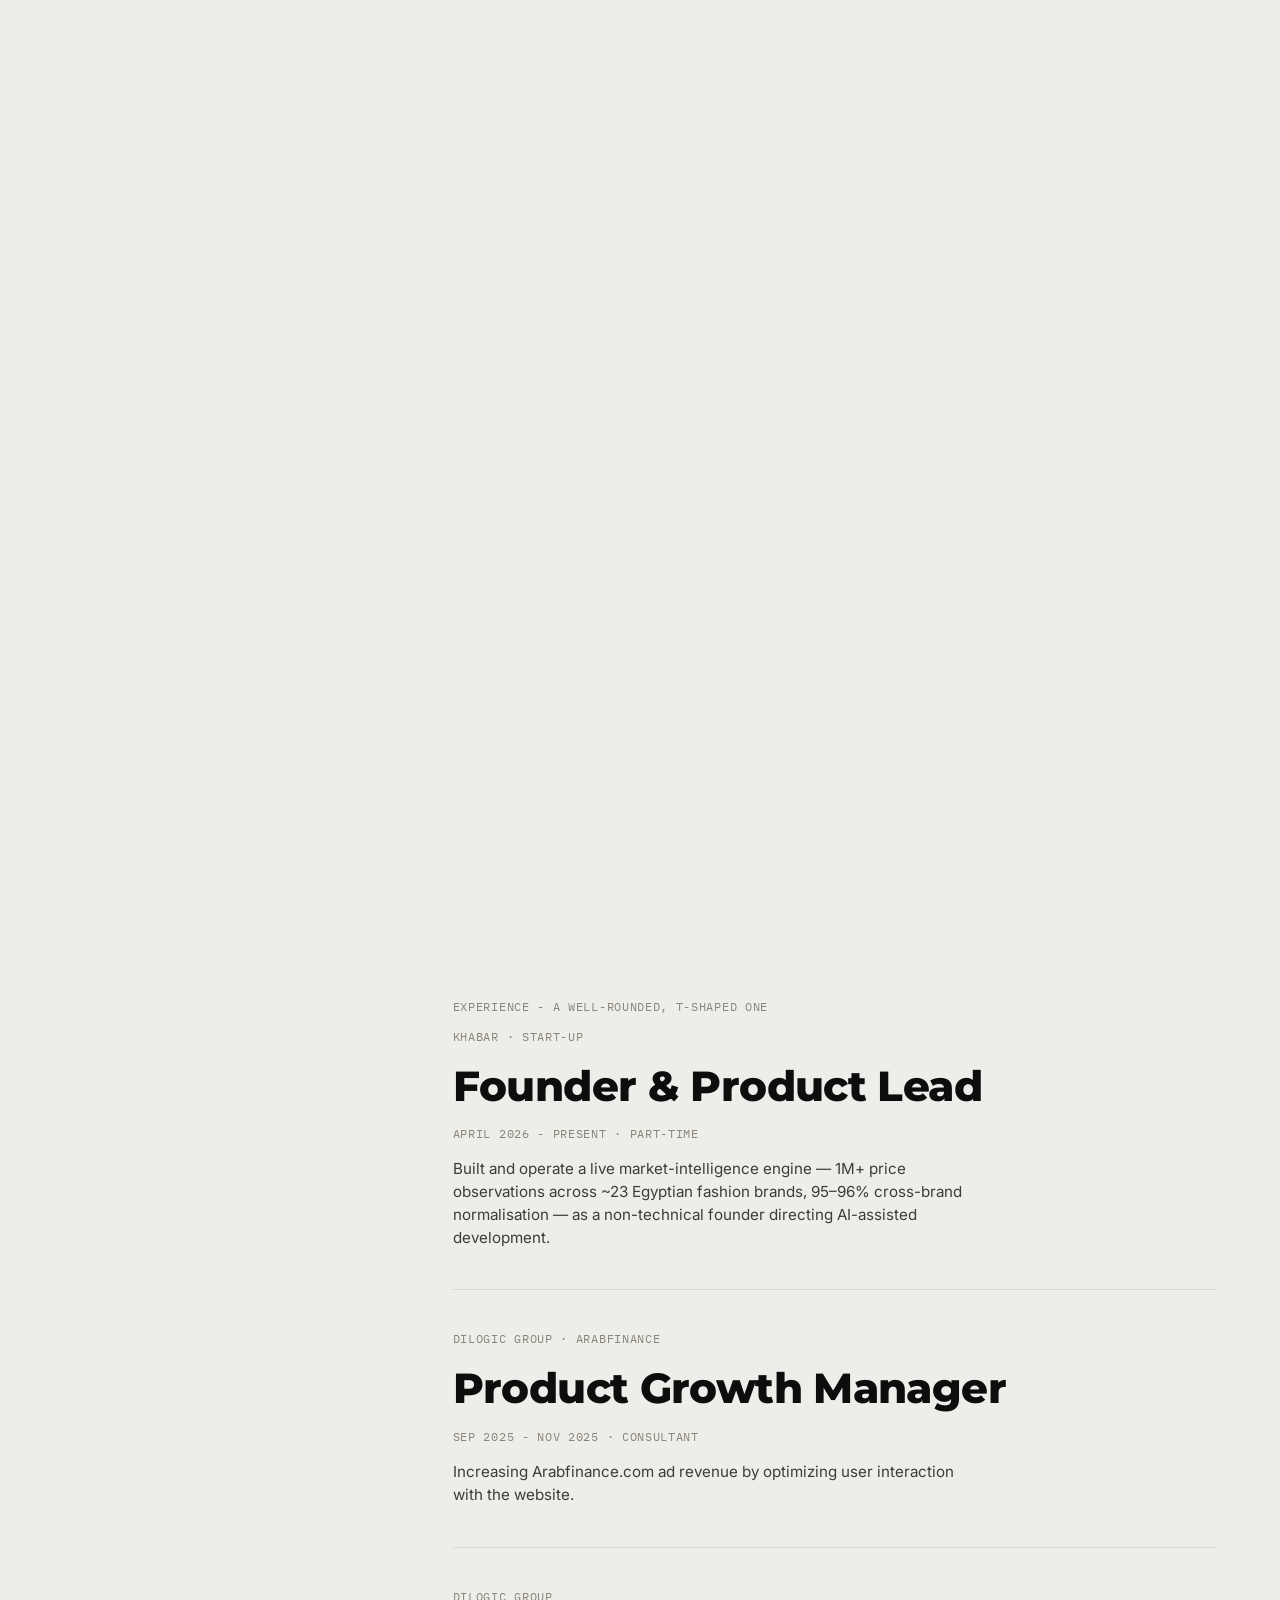
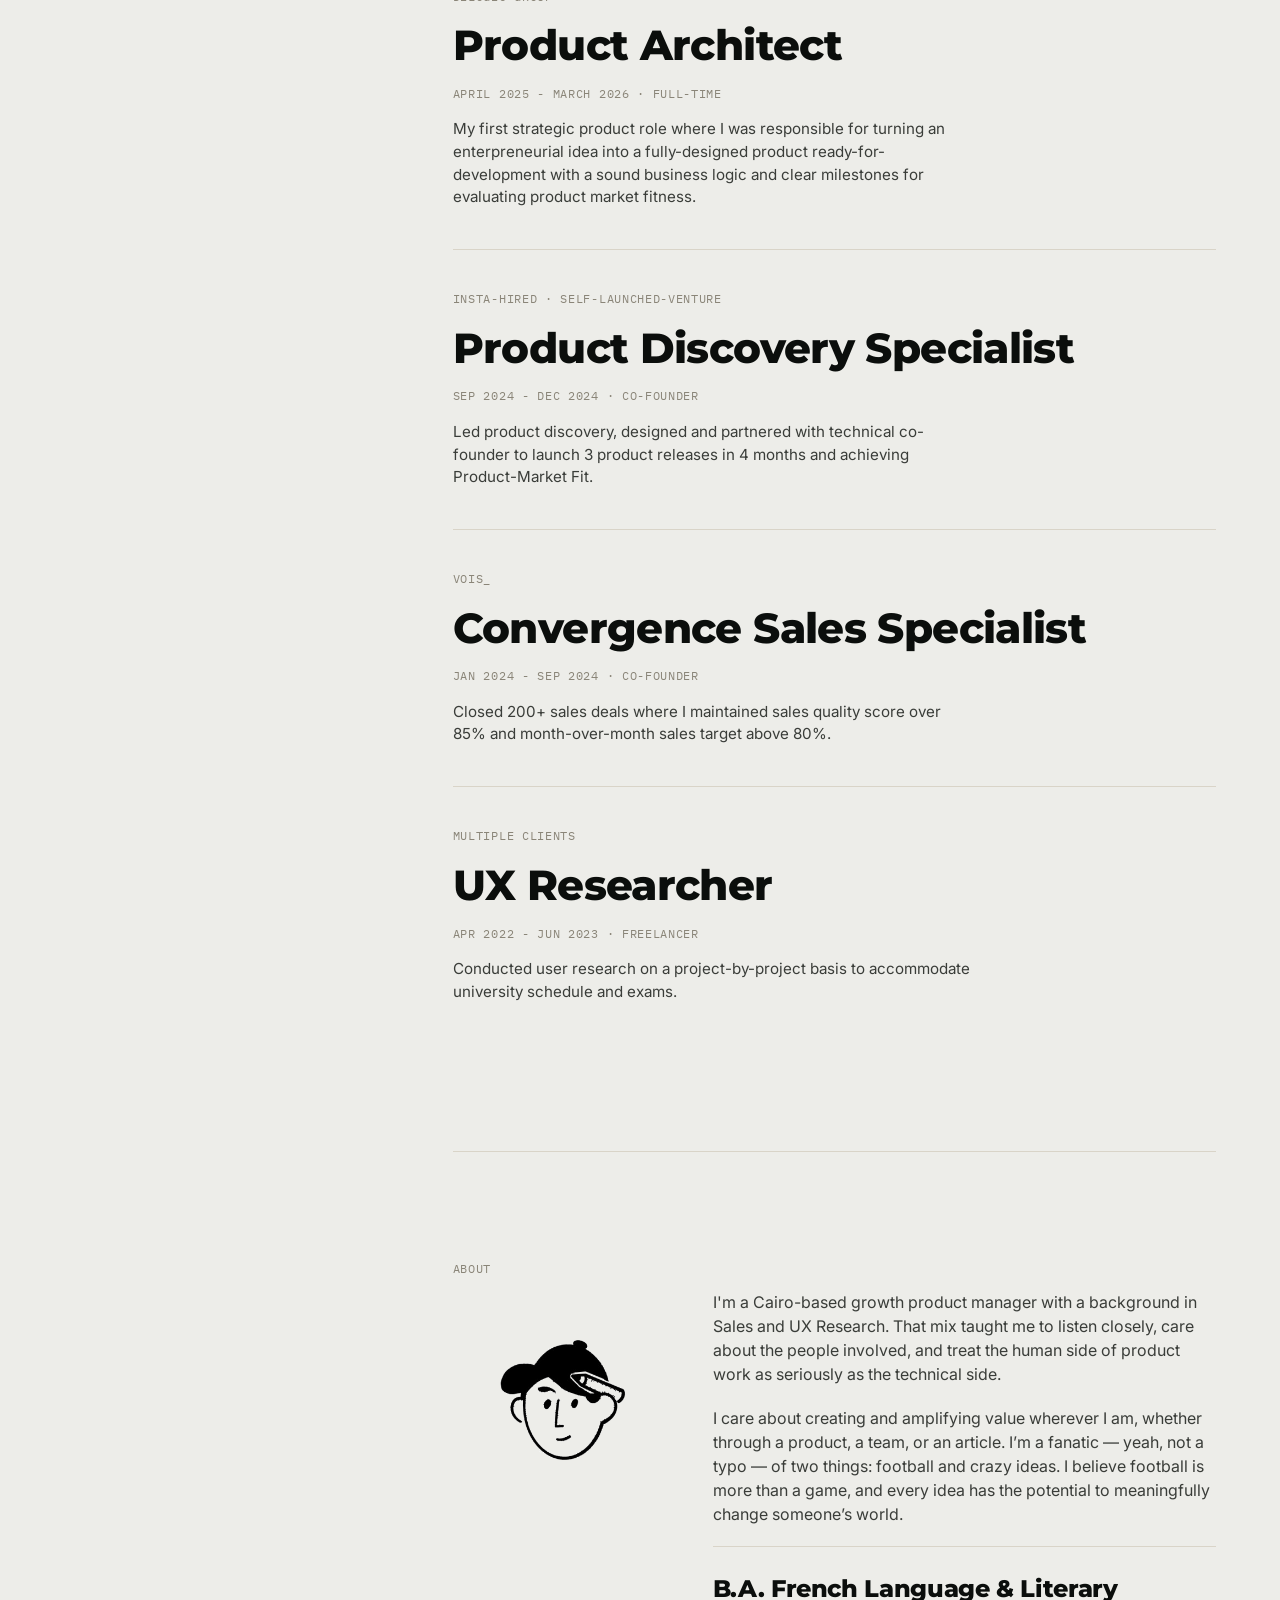
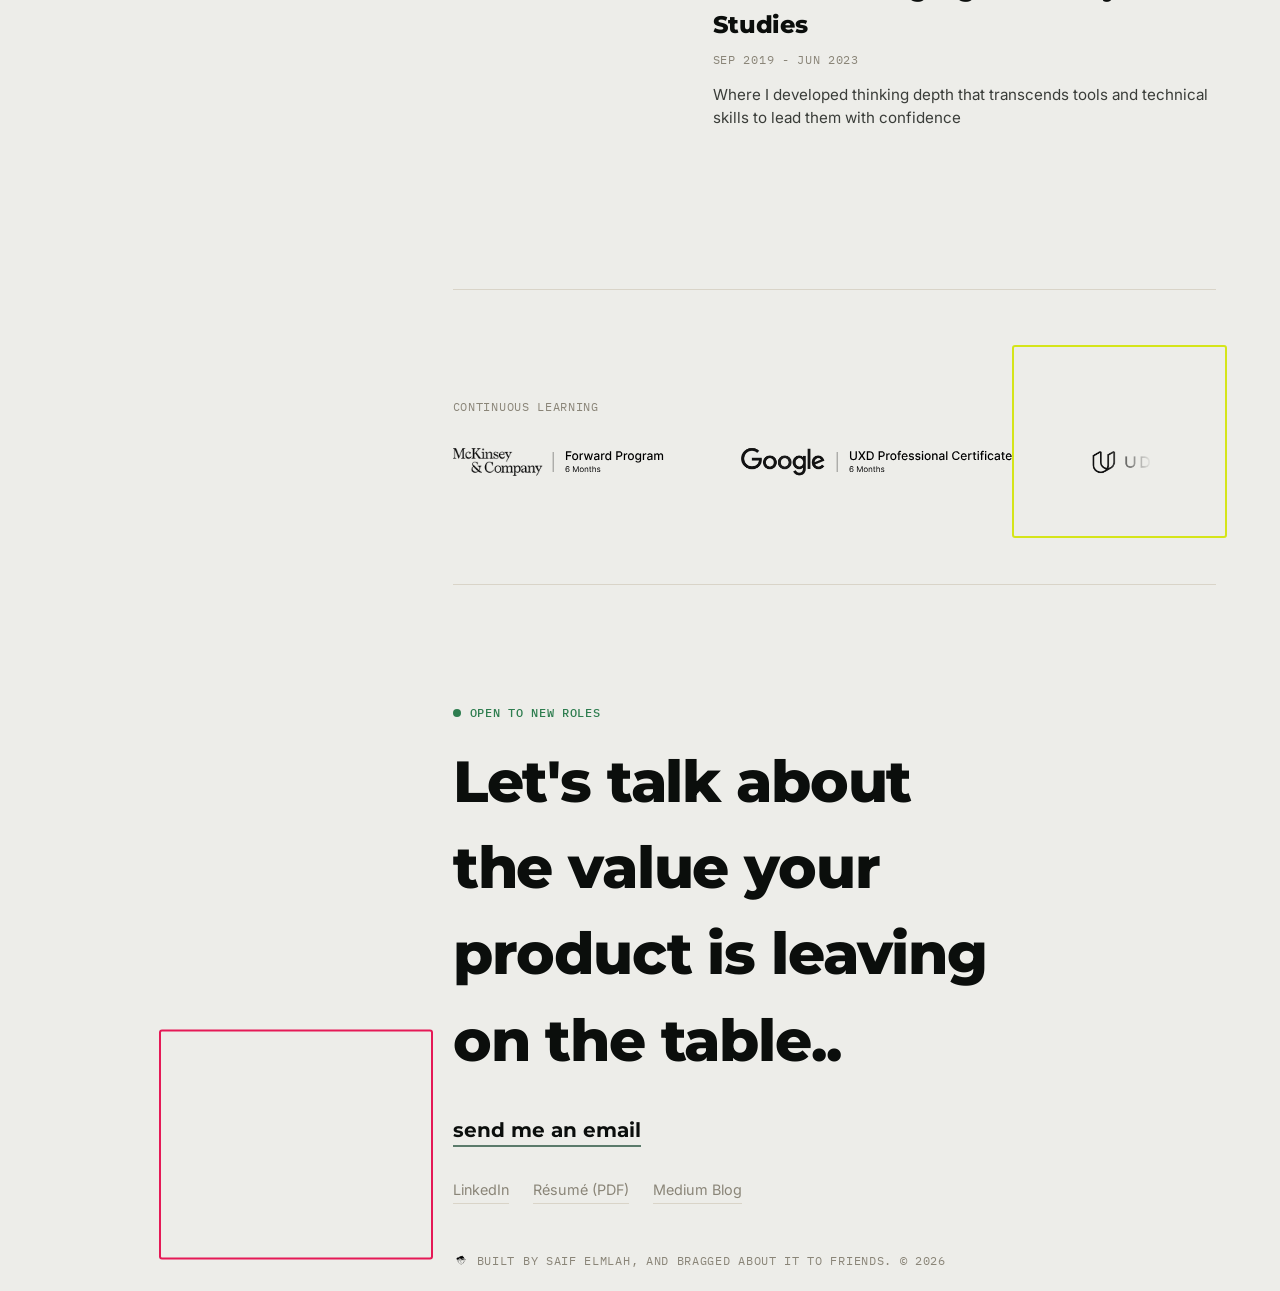
==== commit db72286b: "Add experience entry for Khabar Added experience entry for Khabar as Founder & Product Lead." ====
--- a/index.html
+++ b/index.html
@@ -209,6 +209,12 @@
     <p class="section__index mono">Experience - A Well-rounded, T-shaped One</p>
 
     <ol class="timeline stagger-group">
+        <li class="timeline__item">
+        <p class="timeline__org mono">Khabar · Start-Up</p>
+        <h3 class="timeline__role">Founder & Product Lead</h3>
+        <div class="timeline__when mono">April 2026 - Present · Part-Time</div>
+        <p class="timeline__body">Built and operate a live market-intelligence engine — 1M+ price observations across ~23 Egyptian fashion brands, 95–96% cross-brand normalisation — as a non-technical founder directing AI-assisted development.</p>
+      </li>
       <li class="timeline__item">
         <p class="timeline__org mono">Dilogic Group · ArabFinance</p>
         <h3 class="timeline__role">Product Growth Manager</h3>
@@ -330,7 +336,7 @@
     <a class="contact__email" href="mailto:momar9055@gmail.com">send me an email</a>
     <div class="contact__links">
       <a href="https://www.linkedin.com/in/saif-elmlah/" target="_blank" rel="noopener">LinkedIn</a>
-      <a href="assets/Saif_Elmlah_CV.docx" download>Résumé (PDF)</a>
+      <a href="assets/Saif_Elmlah_CV.pdf" download>Résumé (PDF)</a>
       <a href="https://medium.com/@mala7" target="_blank" rel="noopener">Medium Blog</a>
     </div>
     <p class="colophon mono">
